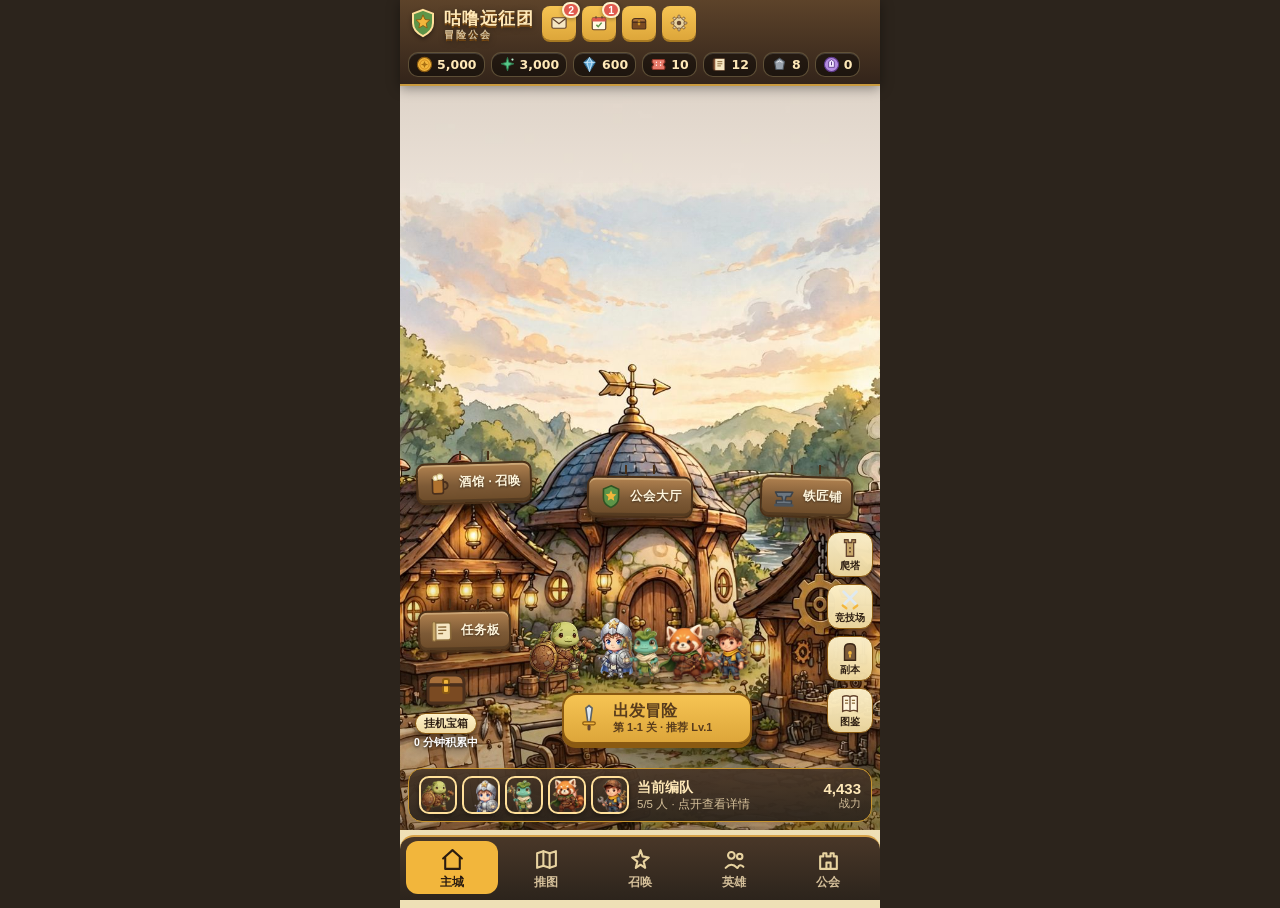
==== mtstyle-preview/index.html @ 3830a914 "Sync playable preview 2026.11.01-city2 (home v2 + guild hall), isolated from main" ====
<!DOCTYPE html>
<html lang="zh-CN"><head><meta charset="utf-8"><meta name="viewport" content="width=device-width,initial-scale=1">
<title>咕噜远征团 · MT 式系统总览原型（隔离预览·个人试玩·底栏5 tab 草稿）</title>
<!-- 版本 2026.11.01-city2（主城 v2 · 公会大厅） -->
<style>
:root{--paper:#f6e7c3;--card:#fff6dd;--brass:#d7a34a;--wood:#65452e;--ink:#2b1c10;--green:#73a55c;--red:#d8665a;--blue:#4e9ccb;--gold:#f2b63c}
*{box-sizing:border-box}body{margin:0;background:#2c241c;color:var(--ink);font-family:system-ui,"PingFang SC","Microsoft YaHei",sans-serif}
#app{max-width:480px;margin:0 auto;background:var(--paper);min-height:100vh;padding-bottom:78px}
#topbar{position:sticky;top:0;z-index:20;background:linear-gradient(180deg,#493728,#2c241c);color:#ffe09a;padding:8px 10px;display:flex;flex-wrap:wrap;gap:6px;align-items:center;font-size:13px}
#topbar b{font-size:15px;margin-right:4px}#topbar .res{background:#00000038;padding:3px 7px;border-radius:10px;white-space:nowrap}
#topbar button{background:var(--brass);border:0;border-radius:8px;padding:4px 8px;font-weight:800;cursor:pointer}
h2{margin:12px 12px 6px;font-size:18px}.mut{color:#7a6a52;font-size:12.5px}.page{padding:0 12px}
.panel{background:var(--card);border:2px solid var(--brass);border-radius:12px;padding:10px;margin:8px 0}
.btn{background:var(--brass);color:#2b1c10;border:0;border-radius:9px;padding:8px 12px;font-weight:800;cursor:pointer}
.btn.green{background:var(--green);color:#fff}.btn.blue{background:var(--blue);color:#fff}.btn.red{background:var(--red);color:#fff}.btn.ghost{background:#e8dcc0}
.btn:disabled{opacity:.45;cursor:not-allowed}.btn.sm{padding:4px 8px;font-size:12.5px;border-radius:7px}
.btnrow{display:flex;gap:8px;flex-wrap:wrap;margin-top:8px}
.grid{display:grid;grid-template-columns:repeat(3,1fr);gap:8px}
.card{background:var(--card);border:2px solid #e0c98f;border-radius:12px;padding:8px;text-align:center;cursor:pointer}
.card.sel{border-color:var(--green);box-shadow:0 0 0 2px var(--green)}
.avatar{width:52px;height:52px;border-radius:50%;margin:0 auto 4px;display:flex;align-items:center;justify-content:center;font-size:22px;font-weight:900;color:#fff}
.kv{display:flex;justify-content:space-between;gap:8px;padding:3px 0;font-size:13.5px}
.bar{height:12px;background:#e0d3ae;border-radius:6px;overflow:hidden;margin:3px 0}.bar>i{display:block;height:100%;background:var(--green)}
.bar.hp>i{background:#e05a4e}.bar.en>i{background:var(--blue)}
.tag{display:inline-block;background:#e8dcc0;border-radius:8px;padding:1px 6px;font-size:11.5px;margin:1px 2px}
#nav{position:fixed;bottom:0;left:50%;transform:translateX(-50%);width:100%;max-width:480px;z-index:30;background:linear-gradient(180deg,#493728,#2c241c);display:grid;grid-template-columns:repeat(5,1fr);border-top:2px solid var(--brass);border-radius:14px 14px 0 0;padding:4px 6px calc(6px + env(safe-area-inset-bottom));gap:2px}
#nav button{background:none;border:0;border-radius:12px;color:#d5c09a;font-size:12px;font-weight:800;cursor:pointer;padding:6px 0;min-height:52px;display:flex;flex-direction:column;align-items:center;justify-content:center;gap:4px;line-height:1}#nav button .ni{display:flex;color:#e8d3a0}#nav button .ni svg{width:25px;height:25px}#nav button.on{color:#2b1c10;background:var(--gold)}#nav button.on .ni{color:#2b1c10}
.bunit{background:var(--card);color:var(--ink);border:2px solid #e0c98f;border-radius:10px;padding:6px;margin:4px 0;font-size:13px}
.bunit.dead{opacity:.6}.bunit.hit{animation:hitflash .45s ease-out}@keyframes hitflash{0%{background:#ffc9c0;box-shadow:0 0 0 3px #d8665a}100%{background:var(--card)}}.bicon{display:inline-block;width:38px;height:38px;vertical-align:middle;margin-right:5px}.bicon svg{display:block;border-radius:50%}.bunit b{white-space:nowrap}.skillbanner{background:linear-gradient(90deg,#f2b63c,#d7a34a);color:#2b1c10;font-weight:900;text-align:center;border-radius:8px;padding:5px;margin:6px 0}.bunit.ally{border-color:var(--green)}.bunit.foe{border-color:var(--red)}
#battle{position:fixed;inset:0;z-index:50;background:#241c14ee;display:none;align-items:flex-start;justify-content:center;overflow:auto}
#battle .box{width:100%;max-width:480px;background:var(--paper);min-height:100%;padding:10px 12px 30px}
#blog{background:#241c14;color:#f2e3c2;border-radius:10px;padding:8px;font-size:12.5px;max-height:180px;overflow:auto;white-space:pre-wrap}
input,select{padding:7px;border-radius:8px;border:1.5px solid #c9b384;background:#fff}
.notice{background:#fff3cd;border:2px solid var(--gold);border-radius:10px;padding:8px 10px;font-size:12.5px;margin:8px 0}
.stage{display:flex;justify-content:space-between;align-items:center;gap:8px}
.stars{color:var(--gold);letter-spacing:2px}
.formrow{display:flex;align-items:center;gap:6px;padding:5px 0;border-bottom:1px dashed #e0c98f}.formrow:last-child{border-bottom:0}.formrow .fname{flex:1;min-width:0}.oppchip{display:inline-block;white-space:nowrap;background:#e8dcc0;border-radius:8px;padding:2px 6px;font-size:12.5px;margin:2px}
</style>
<style>
/* === 视觉升级：第 4 轮 —— 真实立绘 + 质感系统；类名与逻辑不变 === */
#app{background:linear-gradient(180deg,#f8ecc9,#f3e2b8 26%,#eee0b6)}
#topbar{background:linear-gradient(180deg,#5d432a,#33241a);box-shadow:0 2px 12px rgba(0,0,0,.4);border-bottom:2px solid #c99a3e}
#topbar .res{background:rgba(0,0,0,.45);border:1px solid rgba(255,224,154,.28);box-shadow:inset 0 1px 0 rgba(255,255,255,.14)}
#topbar button{background:linear-gradient(180deg,#f6c453,#dda63a);box-shadow:0 2px 0 #a87a22}
h2{font-size:19px;letter-spacing:.5px;text-shadow:0 1px 0 #fff}
.panel{background:linear-gradient(180deg,#fff9e2,#fdf0c6);border:2px solid #d9ab4e;border-radius:14px;box-shadow:0 4px 12px rgba(90,60,10,.15),inset 0 1px 0 #fff}
.card{background:linear-gradient(180deg,#fff9e2,#fbeec4);box-shadow:0 3px 9px rgba(90,60,10,.13);transition:transform .12s}
.card:active{transform:scale(.97)}
.card.rar-SSR{border-color:#e8a90f;box-shadow:0 0 0 2px #fff0b3,0 5px 12px rgba(180,130,10,.35)}
.card.rar-SR{border-color:#a97fd4;box-shadow:0 3px 9px rgba(120,70,160,.22)}
.card.rar-R{border-color:#7fa8c9}
.card.locked{opacity:.75}.card.locked .avatar{filter:grayscale(.85) brightness(.92)}
.card.sel{border-color:var(--green);box-shadow:0 0 0 2px var(--green),0 4px 10px rgba(60,120,50,.25)}
.btn{background:linear-gradient(180deg,#f6c453,#dda63a);box-shadow:0 3px 0 #a87a22,0 5px 10px rgba(90,60,10,.22);border:1px solid #c9962f;text-shadow:0 1px 0 rgba(255,255,255,.35)}
.btn:active{transform:translateY(2px);box-shadow:0 1px 0 #a87a22}
.btn.green{background:linear-gradient(180deg,#88bf6d,#5d9448);box-shadow:0 3px 0 #40662f,0 5px 10px rgba(50,90,40,.25);border-color:#4d7a3d;color:#fff;text-shadow:0 1px 0 rgba(0,0,0,.3)}
.btn.blue{background:linear-gradient(180deg,#6cb2dd,#3f8bbd);box-shadow:0 3px 0 #2c6489,0 5px 10px rgba(40,80,110,.25);border-color:#35749f;color:#fff;text-shadow:0 1px 0 rgba(0,0,0,.3)}
.btn.red{background:linear-gradient(180deg,#e87a6a,#cf5240);box-shadow:0 3px 0 #96382b,0 5px 10px rgba(110,40,30,.25);border-color:#a83e30;color:#fff;text-shadow:0 1px 0 rgba(0,0,0,.3)}
.btn.ghost{background:linear-gradient(180deg,#f2e7c8,#e4d3a2);box-shadow:0 3px 0 #b8a06a}
.bar{box-shadow:inset 0 1px 3px rgba(0,0,0,.25)}
.bar.hp>i{background:linear-gradient(90deg,#ff8a66,#e05a4e)}
.bar.en>i{background:linear-gradient(90deg,#7cc2ec,#4e9ccb)}
.avatar{width:52px;height:52px;border-radius:13px;overflow:hidden;border:2.5px solid #d9ab4e;box-shadow:0 3px 8px rgba(90,60,10,.25);display:block}
.avatar.rar-SSR{border-color:#e8a90f;box-shadow:0 0 0 2px #fff0b3,0 4px 10px rgba(180,130,10,.4)}
.avatar.rar-SR{border-color:#a97fd4}
.avatar.rar-R{border-color:#7fa8c9}
.avatar.foe{border-color:#c98a7a}
.pimg{object-fit:cover;object-position:50% 22%;display:inline-block;vertical-align:middle}
.bicon img{border-radius:50%}
.banner{position:relative;border-radius:16px;overflow:hidden;border:2px solid #d9ab4e;box-shadow:0 6px 16px rgba(90,60,10,.25);margin:10px 0 4px}
.banner>img{width:100%;height:148px;object-fit:cover;object-position:50% 42%;display:block}
.banner .shade{position:absolute;inset:0;background:linear-gradient(180deg,rgba(40,25,8,0) 35%,rgba(40,25,8,.62))}
.banner .btitle{position:absolute;left:12px;bottom:10px;color:#fff;text-shadow:0 2px 6px rgba(0,0,0,.7);font-size:17px;max-width:56%}
.banner .bsub{font-size:12.5px;color:#ffe9b8;text-shadow:0 1px 4px rgba(0,0,0,.7)}
.banner .bteam{position:absolute;right:10px;bottom:8px;display:flex;gap:5px}
.banner .bteam img{width:38px;height:38px;border-radius:10px;border:2px solid #ffe09a;box-shadow:0 2px 6px rgba(0,0,0,.4)}
.teamrow{display:flex;gap:6px;margin:6px 0 2px}
.teamrow img{border-radius:10px;border:2px solid #d9ab4e;box-shadow:0 2px 5px rgba(90,60,10,.2)}
.stage-foes{margin:4px 0 2px}.stage-foes img{width:30px;height:30px;border-radius:8px;border:1.5px solid #d9ab4e;margin-right:3px;vertical-align:middle}
.oppchip img{width:24px;height:24px;border-radius:7px;vertical-align:middle;margin-right:3px}
.notice{background:linear-gradient(180deg,#fff8dd,#ffefb8)}
#toast{position:fixed;left:50%;bottom:96px;transform:translateX(-50%) translateY(12px);z-index:99;background:#2b1c10ee;color:#ffe9b8;padding:9px 16px;border-radius:999px;font-size:13.5px;font-weight:700;box-shadow:0 6px 18px rgba(0,0,0,.4);opacity:0;pointer-events:none;transition:opacity .25s,transform .25s;max-width:88vw;text-align:center}
#toast.show{opacity:1;transform:translateX(-50%) translateY(0)}
/* ===== 战斗舞台：常驻 DOM，待机/突进/受击/倒下/浮字全部为 CSS 动画 ===== */
#bstage{position:relative;border-radius:14px;overflow:hidden;border:2px solid #6b4a2f;box-shadow:0 6px 16px rgba(40,25,8,.35);margin:8px 0}
.stagebg{position:absolute;inset:0;width:100%;height:100%;object-fit:cover}
.figrow{position:relative;z-index:2;display:grid;grid-template-columns:1fr 1fr;gap:6px;padding:12px 8px 8px}
.figcol{display:flex;flex-direction:column;gap:10px}
.fig{text-align:center}
.fig .figimg img{width:64px;height:64px;border-radius:14px;border:2.5px solid #ffe09a;box-shadow:0 4px 10px rgba(0,0,0,.4);animation:bob 2.2s ease-in-out infinite}
.fig.foe .figimg img{border-color:#ffb3a6}
.fig.big .figimg img{width:84px;height:84px}
.fig.back{margin-left:18px}
.fig .figname{font-weight:800;font-size:13px;color:#fff;text-shadow:0 1px 4px rgba(0,0,0,.8);margin-top:2px;white-space:nowrap}.fig .figname .mut{color:#ffe9b8;text-shadow:0 1px 3px rgba(0,0,0,.8)}
.fig .figbars{max-width:150px;margin:0 auto}
.fig .figbars .bar{height:9px;margin:2px 0}
.fig .figmeta{font-size:11.5px;color:#fff;text-shadow:0 1px 3px rgba(0,0,0,.8);min-height:15px}
.fig.dead .figimg{transform:rotate(16deg) translateY(8px);opacity:.45;filter:grayscale(.7)}
.fig.dead .figimg img{animation:none}
.fig.hit .figimg{animation:hitshake .45s ease-out}
.fig.atk.ally .figimg{animation:lungeR .45s ease-out}
.fig.atk.foe .figimg{animation:lungeL .45s ease-out}
@keyframes bob{0%,100%{transform:translateY(0)}50%{transform:translateY(-4px)}}
@keyframes lungeR{30%{transform:translateX(18px) scale(1.07)}}
@keyframes lungeL{30%{transform:translateX(-18px) scale(1.07)}}
@keyframes hitshake{0%{transform:translateX(0)}25%{transform:translateX(-6px)}50%{transform:translateX(5px)}75%{transform:translateX(-3px)}100%{transform:translateX(0)}}
#floaters{position:absolute;inset:0;z-index:5;pointer-events:none;overflow:hidden}
.floatdmg{position:absolute;font-weight:900;font-size:21px;color:#fff;text-shadow:0 2px 0 #7a2d1a,0 0 8px rgba(0,0,0,.55);animation:floatUp .9s ease-out forwards;white-space:nowrap}
.floatdmg.absorb{color:#bfe6ff;font-size:15px}
@keyframes floatUp{from{opacity:1;transform:translateY(0)}to{opacity:0;transform:translateY(-44px)}}
.skillbanner{box-shadow:0 3px 10px rgba(180,130,10,.4)}

/* === 主城 v1：完整公会场景（仅主城使用；其它界面逻辑不动）=== */
#topbar{padding:6px 8px}
.toprow{display:flex;align-items:center;gap:8px}
.logo{display:flex;align-items:center;gap:6px;font-size:17px;font-weight:900;letter-spacing:1px;color:#ffe9b8;text-shadow:0 2px 0 #7a4a12,0 2px 6px rgba(0,0,0,.5);white-space:nowrap}
.logo svg{width:30px;height:30px;flex:none;filter:drop-shadow(0 2px 2px rgba(0,0,0,.4))}
.logo small{font-size:10px;color:#d5c09a;font-weight:700;letter-spacing:2px;display:block;line-height:1}
.top-acts{margin-left:auto;display:flex;gap:6px;flex:none}
.icbtn{position:relative;width:34px;height:34px;border-radius:50%;border:1.5px solid #c9962f;background:linear-gradient(180deg,#f6c453,#dda63a);display:flex;align-items:center;justify-content:center;cursor:pointer;box-shadow:0 2px 0 #8a5a12;padding:0}
.icbtn:active{transform:translateY(1px);box-shadow:none}
.icbtn:disabled{opacity:.45;cursor:not-allowed}
.icbtn svg{width:20px;height:20px}
.resrow{display:flex;gap:6px;overflow-x:auto;scrollbar-width:none;margin-top:6px;padding-bottom:1px}
.resrow::-webkit-scrollbar{display:none}
.res{display:flex;align-items:center;gap:4px;background:rgba(0,0,0,.45);border:1px solid rgba(255,224,154,.28);border-radius:999px;padding:3px 8px 3px 4px;font-size:12.5px;font-weight:700;color:#ffe9b8;white-space:nowrap}
.res svg{width:17px;height:17px;flex:none}
.dot{position:absolute;top:-4px;right:-4px;min-width:16px;height:16px;border-radius:999px;background:#e05a4e;color:#fff;font-size:10.5px;font-weight:900;display:flex;align-items:center;justify-content:center;padding:0 4px;border:2px solid #fff3cd;box-shadow:0 1px 4px rgba(0,0,0,.4);z-index:2}
.city{position:relative;overflow:hidden;height:calc(100svh - 156px);min-height:340px;background:#d9c9a0}
.city-bg{position:absolute;inset:0;width:100%;height:100%;object-fit:cover;object-position:50% 38%}
.city-vig{position:absolute;inset:0;background:linear-gradient(180deg,rgba(60,40,15,.14),rgba(60,40,15,0) 30%,rgba(60,40,15,0) 62%,rgba(50,32,10,.40));pointer-events:none}
.glow{position:absolute;width:76px;height:76px;border-radius:50%;background:radial-gradient(circle,rgba(255,214,120,.55),rgba(255,214,120,0) 65%);animation:glowpulse 3.4s ease-in-out infinite;pointer-events:none}
.glow.g1{left:5%;top:32%}.glow.g2{right:4%;top:34%;animation-delay:1.2s}
@keyframes glowpulse{0%,100%{opacity:.5}50%{opacity:1}}
.mote{position:absolute;width:6px;height:6px;border-radius:50%;background:radial-gradient(circle,#fffbe0,#f2b63c);box-shadow:0 0 8px 2px rgba(255,220,130,.7);opacity:0;animation:mote 8s linear infinite;pointer-events:none}
@keyframes mote{0%{opacity:0;transform:translateY(14px)}18%{opacity:.9}70%{opacity:.7}100%{opacity:0;transform:translateY(-46px) translateX(10px)}}
.mote.m1{left:22%;top:58%}.mote.m2{left:38%;top:66%;animation-delay:2.2s;animation-duration:9s}.mote.m3{left:56%;top:60%;animation-delay:1.1s}.mote.m4{left:70%;top:70%;animation-delay:3.4s;animation-duration:7s}.mote.m5{left:14%;top:74%;animation-delay:4.1s}.mote.m6{left:82%;top:62%;animation-delay:5s;animation-duration:9.5s}.mote.m7{left:47%;top:72%;animation-delay:6s}.mote.m8{left:30%;top:46%;animation-delay:2.8s}
.hs{position:absolute;display:flex;flex-direction:column;align-items:center;gap:3px;background:none;border:0;padding:0;cursor:pointer;z-index:3;filter:drop-shadow(0 4px 5px rgba(40,25,8,.45));width:66px}
.hs:active{transform:scale(.92)}
.hs-ic{width:52px;height:52px;border-radius:50%;border:2.5px solid #ffe09a;background:linear-gradient(180deg,#8a5a3b,#65452e);display:flex;align-items:center;justify-content:center;box-shadow:inset 0 2px 0 rgba(255,255,255,.25),0 3px 0 #3c2716}
.hs-ic svg{width:30px;height:30px}
.hs-lb{background:linear-gradient(180deg,#fff3cd,#eed9a0);border:1.5px solid #8a5a12;color:#2b1c10;font-size:11.5px;font-weight:800;padding:2px 8px;border-radius:999px;white-space:nowrap;box-shadow:0 2px 4px rgba(0,0,0,.3)}
.hs-guild{left:calc(50% - 33px);top:37%}
.hs-tavern{left:6%;top:35%}
.hs-smith{right:6%;top:37%}
.hs-board{left:5%;top:57%}
.dock{position:absolute;right:7px;top:56%;display:flex;flex-direction:column;gap:7px;z-index:3}
.dock button{width:46px;padding:4px 0 3px;border-radius:12px;border:1.5px solid #8a5a12;background:linear-gradient(180deg,rgba(255,243,205,.96),rgba(238,217,160,.96));display:flex;flex-direction:column;align-items:center;gap:1px;cursor:pointer;color:#2b1c10;font-size:9.5px;font-weight:800;box-shadow:0 3px 6px rgba(0,0,0,.3)}
.dock button:active{transform:scale(.92)}
.dock button svg{width:22px;height:22px}
.cta{position:absolute;left:50%;margin-left:-78px;bottom:86px;width:190px;z-index:4;border:2px solid #8a5a12;border-radius:14px;background:linear-gradient(180deg,#f6c453,#dda63a);color:#2b1c10;cursor:pointer;padding:7px 10px;display:flex;align-items:center;gap:9px;box-shadow:0 4px 0 #8a5a12,0 8px 16px rgba(40,25,8,.4);text-align:left}
.cta:active{transform:translateY(3px);box-shadow:0 1px 0 #8a5a12}
.cta svg{width:30px;height:30px;flex:none}
.cta b{font-size:16px;display:block;line-height:1.15}
.cta span{font-size:11px;color:#5a3d1c;font-weight:700;white-space:nowrap;overflow:hidden;text-overflow:ellipsis;display:block;max-width:128px}
.chest{position:absolute;left:10px;bottom:88px;z-index:4;width:72px;background:none;border:0;padding:0;cursor:pointer;display:flex;flex-direction:column;align-items:center;gap:2px;filter:drop-shadow(0 4px 5px rgba(40,25,8,.45))}
.chest:active{transform:scale(.92)}
.chest svg{width:52px;height:52px}
.chest.ready svg{animation:chestbob 1.6s ease-in-out infinite}
@keyframes chestbob{0%,100%{transform:translateY(0)}50%{transform:translateY(-4px)}}
.chest .hs-lb{font-size:11px}
.chest .chest-sub{font-size:10.5px;font-weight:700;color:#fff;text-shadow:0 1px 3px rgba(0,0,0,.85);white-space:nowrap}
.teamstrip{position:absolute;left:8px;right:8px;bottom:8px;z-index:5;display:flex;align-items:center;gap:8px;background:linear-gradient(180deg,rgba(73,55,40,.94),rgba(44,36,28,.95));border:1.5px solid #c9962f;border-radius:14px;padding:7px 10px;color:#ffe9b8;cursor:pointer;text-align:left;width:calc(100% - 16px)}
.teamstrip:active{transform:scale(.985)}
.teamstrip .tports{display:flex;gap:5px;flex:none}
.teamstrip .tports img{width:38px;height:38px;border-radius:10px;border:2px solid #ffe09a;box-shadow:0 2px 5px rgba(0,0,0,.4)}
.teamstrip .tinfo{flex:1;min-width:0}
.teamstrip .tinfo b{font-size:13.5px;display:block;white-space:nowrap;overflow:hidden;text-overflow:ellipsis}
.teamstrip .tinfo span{font-size:11.5px;color:#d5c09a;white-space:nowrap;display:block;overflow:hidden;text-overflow:ellipsis}
.teamstrip .tpow{text-align:right;flex:none}
.teamstrip .tpow b{font-size:15px}
.teamstrip .tpow span{display:block;font-size:10.5px;color:#d5c09a}
/* === 弹出层（主城面板：宝箱 / 编队 / 任务 / 签到 / 信箱）=== */
#sheet{position:fixed;inset:0;z-index:80;display:none;align-items:flex-end;justify-content:center;background:rgba(30,20,10,.55)}
#sheet.show{display:flex}
.sheet-card{width:100%;max-width:480px;max-height:74svh;overflow:auto;background:linear-gradient(180deg,#fff9e2,#fbeec4);border:2px solid #d9ab4e;border-bottom:0;border-radius:18px 18px 0 0;padding:10px 14px calc(16px + env(safe-area-inset-bottom));animation:sheetup .25s ease-out;box-shadow:0 -8px 30px rgba(0,0,0,.4)}
@keyframes sheetup{from{transform:translateY(30px);opacity:0}to{transform:none;opacity:1}}
.sheet-card h3{margin:4px 0 8px;font-size:17px}
.sheet-card.noanim *{animation:none!important}
.rwline{display:flex;align-items:center;gap:8px;padding:6px 0;font-size:14px;border-bottom:1px dashed #e0c98f}
.rwline:last-child{border-bottom:0}
.rwline svg{width:22px;height:22px;flex:none}
.rwline b{margin-left:auto;white-space:nowrap}
.chest-big{width:76px;height:76px;margin:2px auto 6px;display:block;animation:chestbob 1.6s ease-in-out infinite}
.sheet-card .btnrow{margin-top:12px}
.mailitem{border:2px solid #e0c98f;border-radius:12px;padding:9px 10px;margin:7px 0;background:#fffdf4}
.mailitem b{font-size:14px}
.mailitem .mut{display:block;margin-top:2px;font-size:12.5px;line-height:1.5}
@media (max-height:640px){
.hs-ic{width:44px;height:44px}.hs-ic svg{width:25px;height:25px}.hs{width:58px}.hs-lb{font-size:10.5px;padding:1px 7px}
.hs-tavern{top:28%}.hs-guild{top:30%}.hs-smith{top:26%;right:9%}.hs-board{top:44%}
.dock{top:46%;gap:3px}.dock button{width:36px;padding:3px 0 2px;font-size:9px}.dock button svg{width:17px;height:17px}
.cta{bottom:78px;padding:6px 8px}.cta svg{width:26px;height:26px}.cta b{font-size:15px}
.chest{bottom:76px;width:64px}.chest svg{width:44px;height:44px}
.teamstrip .tports img{width:32px!important;height:32px!important}
}
@media (max-width:360px){
.teamstrip{gap:6px;padding:6px 8px}.teamstrip .tports{gap:4px}.teamstrip .tports img{width:30px!important;height:30px!important}.teamstrip .tinfo span{font-size:10px}.teamstrip .tpow b{font-size:13px}
}

/* === 主城 v2：场景放大取景 + 招牌入口 + 场景小队 + 进入过渡 === */
.city-bg{transform:scale(1.18);transform-origin:50% 38%}
#view.vin{animation:viewIn .26s ease}
@keyframes viewIn{from{opacity:.35;transform:translateY(8px)}to{opacity:1;transform:none}}
.hs{width:100px;transition:transform .12s ease}
.hs:active{transform:scale(.93)}
.hs-rope{display:block;width:30px;height:9px;border-left:2px solid #4a3018;border-right:2px solid #4a3018;margin:0 auto -1px}
.hs-sign{display:flex;align-items:center;gap:6px;background:linear-gradient(180deg,#b0814f,#7d5a36 55%,#6b4a28);border:2px solid #4a3018;border-radius:9px;padding:6px 9px;box-shadow:inset 0 2px 0 rgba(255,235,190,.35),inset 0 -3px 0 rgba(0,0,0,.22),0 4px 8px rgba(40,25,8,.4);color:#fff6dd;font-size:12.5px;font-weight:800;white-space:nowrap;text-shadow:0 1px 2px rgba(0,0,0,.45)}
.hs-sign svg{width:26px;height:26px;flex:none}
.hs-sign span{line-height:1.1}
.hs-tavern .hs-sign{transform:rotate(-1.6deg)}.hs-guild .hs-sign{transform:rotate(.6deg)}.hs-smith .hs-sign{transform:rotate(1.4deg)}.hs-board .hs-sign{transform:rotate(-1deg)}
.hs-guild{left:calc(50% - 50px);top:51%}
.hs-tavern{left:5%;top:49%}
.hs-smith{right:5%;top:51%}
.hs-board{left:3%;top:69%}
.hs .dot{top:-2px;right:4px}
.dock{top:60%}
.chest{bottom:80px}
.chest svg{width:48px;height:48px}
.party{position:absolute;left:50%;transform:translateX(-50%);bottom:148px;z-index:3;display:flex;align-items:flex-end;justify-content:center;pointer-events:none}
.party img{height:58px;width:auto;margin:0 -8px;filter:drop-shadow(0 4px 3px rgba(40,25,8,.45))}
.party img.f{height:68px}
.party img:nth-child(odd){animation:sway 3.6s ease-in-out infinite alternate}
.party img:nth-child(even){animation:sway 4.1s ease-in-out infinite alternate;animation-delay:.6s}
@keyframes sway{from{transform:translateY(0)}to{transform:translateY(-3px)}}
/* === 公会大厅内页：室内场景 === */
.guildhall{padding:10px 12px 16px}
.gh-scene{position:relative;overflow:hidden;border-radius:16px;border:2px solid #8a5a12;background:linear-gradient(180deg,#8a5f38 0%,#77522f 38%,#5f3d21 62%,#4a2d17 100%);min-height:196px;padding:12px 14px 10px;color:#fff3d0;text-align:center;box-shadow:0 6px 16px rgba(40,25,8,.35)}
.gh-scene::before{content:'';position:absolute;inset:0;background:repeating-linear-gradient(90deg,rgba(0,0,0,.13) 0 2px,transparent 2px 36px);pointer-events:none}
.gh-scene::after{content:'';position:absolute;left:0;right:0;bottom:0;height:26px;background:linear-gradient(180deg,rgba(255,214,120,.14),rgba(30,18,8,.35));pointer-events:none}
.gh-win{position:absolute;top:16px;width:34px;height:56px;border-radius:34px 34px 6px 6px;border:3px solid #4a3018;background:radial-gradient(circle at 50% 32%,#ffe9a8,#f2b63c 55%,#c9862a);box-shadow:0 0 18px 4px rgba(255,214,120,.35)}
.gh-win.wl{left:16px}.gh-win.wr{right:16px}
.gh-banner{position:absolute;top:0;width:24px;height:52px;background:linear-gradient(180deg,#b03a2c,#7c271e);border:2px solid #5a1a12;border-top:0;border-radius:0 0 5px 5px;box-shadow:0 3px 6px rgba(0,0,0,.3)}
.gh-banner.bl{left:56px}.gh-banner.br{right:56px}
.gh-badge{position:absolute;top:10px;right:10px;font-size:10.5px;font-weight:700;background:rgba(30,20,10,.55);padding:3px 8px;border-radius:999px;z-index:2}
.gh-title{position:relative;font-size:19px;font-weight:800;text-shadow:0 2px 4px rgba(0,0,0,.5);margin-top:2px}
.gh-arch{position:relative;width:112px;height:126px;margin:8px auto 0;border:3px solid #c9962f;border-bottom:0;border-radius:56px 56px 0 0;background:radial-gradient(circle at 50% 30%,#ffedbe,#e8b96a 60%,#a87c3a);display:flex;align-items:flex-end;justify-content:center;overflow:hidden;box-shadow:0 0 22px 4px rgba(255,214,120,.3)}
.gh-arch img{width:96px!important;height:96px!important}
.gh-bossname{position:relative;font-size:12.5px;font-weight:800;margin-top:6px;text-shadow:0 1px 3px rgba(0,0,0,.5)}
.gh-tiles{display:grid;grid-template-columns:1fr 1fr 1fr;gap:8px;margin-top:10px}
.gh-tile{display:flex;flex-direction:column;align-items:center;gap:3px;padding:9px 4px 8px;border-radius:12px;border:2px solid #8a5a12;background:linear-gradient(180deg,#fff3cd,#eed9a0);color:#2b1c10;cursor:pointer;box-shadow:0 3px 0 #8a5a12;transition:transform .12s ease}
.gh-tile:active{transform:scale(.95)}
.gh-tile.sel{border-color:#c9962f;background:linear-gradient(180deg,#ffe9a8,#f2c96a);box-shadow:0 0 0 2px #ffe9a8,0 3px 0 #8a5a12}
.gh-tile svg,.gh-tile img{width:34px;height:34px}
.gh-tile b{font-size:13px}
.gh-tile span{font-size:10.5px;color:#6b4a26;font-weight:700;white-space:nowrap}
.gh-rank{margin-top:8px}
.gh-note{margin-top:6px;font-size:11.5px}
@media (max-height:640px){
.hs-guild{top:43%}.hs-tavern{top:42%}.hs-smith{top:43%}.hs-board{top:58%}
.hs{width:80px}.hs-sign{font-size:11px;padding:4px 6px}.hs-sign svg{width:20px;height:20px}
.dock{top:54%;gap:3px;display:grid;grid-template-columns:repeat(2,34px);gap:4px}
.dock button{width:34px}
.cta{width:176px;margin-left:-88px}
.cta span{max-width:118px;font-size:10.5px}
.chest{bottom:64px}.chest svg{width:36px;height:36px}.chest .chest-sub{display:none}
.party{bottom:132px}.party img{height:48px;margin:0 -7px}.party img.f{height:56px}
.gh-scene{min-height:176px}
}
@media (max-width:360px){
.party img.b{display:none}
.party{bottom:136px}
.hs{width:80px}.hs-sign{font-size:11px;padding:4px 6px}.hs-sign svg{width:20px;height:20px}
.gh-tile span{font-size:10px}
.gh-badge{display:none}
}
</style>
</head><body><div id="app">
<div id="topbar"></div>
<div id="view"></div>
<nav id="nav"></nav>
</div>
<div id="toast"></div><div id="sheet" onclick="closeSheet()"></div><div id="battle"><div class="box" id="bbox"></div></div>
<script>
'use strict';
/* ===== 数据：全部取自咕噜交接包 game/index.html 的 HEROES / ENEMIES / BOSSES / STAGE_DEF（咕噜原创角色与数值） ===== */
const FAC_COL={'森芽':'#5da24a','熔炉':'#c65a2e','潮汐':'#4e9ccb','星灯':'#8d7cc0'};
const COUNTER={'森芽':'潮汐','潮汐':'熔炉','熔炉':'星灯','星灯':'森芽'};
const STAR_MULT={1:1,2:1.08,3:1.18,4:1.30,5:1.45};
const STAR_FRAG={1:20,2:40,3:80,4:120}, STAR_GOLD={1:500,2:1500,3:4000,4:9000};
const FRAG_BY_RAR={R:5,SR:10,SSR:20};
/* base=[生命,攻击,护甲,魔抗,速度,普攻间隔秒]；active/ult 数值在本原型战斗引擎内简化实现，描述见英雄详情 */
const HEROES={
taidun:{name:'苔盾',fac:'森芽',rar:'SR',role:'坦克',pos:'前排',base:[1900,100,60,42,90,2.2],basic:'木盾撞击',active:'看这里',acd:8,ult:'锅盖防线',intro:'苔甲龟守卫，胆小却可靠。'},
heling:{name:'荷铃',fac:'森芽',rar:'SR',role:'治疗',pos:'后排',base:[1080,132,24,38,102,2.3],basic:'药杖轻敲',active:'荷叶包扎',acd:6,ult:'铃响春回',intro:'小蛙药师，铜铃一响，春回大地。'},
yexian:{name:'叶弦',fac:'森芽',rar:'R',role:'射手',pos:'后排',base:[1050,150,22,24,108,1.8],basic:'短弓射击',active:'叶影连射',acd:7,ult:'这一箭算我的',intro:'小熊猫游侠，箭比话快。'},
maoya:{name:'铆牙',fac:'熔炉',rar:'SR',role:'坦克',pos:'前排',base:[1780,112,66,34,92,2.2],basic:'铁锤砸击',active:'铆钉架势',acd:9,ult:'炉心震地',intro:'小野猪锻造师，锤盾都是自己打的。'},
baoli:{name:'爆栗',fac:'熔炉',rar:'SSR',role:'法师',pos:'后排',base:[1120,162,24,32,98,2.0],basic:'橡果投掷',active:'试验品七号',acd:8,ult:'这次真的稳了',intro:'松鼠工程师，坚果炸弹的发明者（自称）。'},
tongshao:{name:'铜哨',fac:'熔炉',rar:'R',role:'辅助',pos:'后排',base:[1180,112,30,30,112,2.0],basic:'扳手投掷',active:'开工哨声',acd:10,ult:'全队赶工',intro:'人类修理员，哨声一响全队开工。'},
paopaoli:{name:'泡泡狸',fac:'潮汐',rar:'SR',role:'法师',pos:'后排',base:[1100,145,22,46,100,2.1],basic:'水泡弹',active:'冰凉一下',acd:8,ult:'泡泡冰箱',intro:'浣熊学徒，泡泡里藏着一整片海。'},
qiren:{name:'鳍刃',fac:'潮汐',rar:'R',role:'刺客',pos:'后排',base:[1020,154,22,26,116,1.7],basic:'短刃划击',active:'借浪突进',acd:8,ult:'潮线斩',intro:'水獭剑客，潮线所至，刃无虚发。'},
shange:{name:'珊歌',fac:'潮汐',rar:'SR',role:'治疗',pos:'后排',base:[1200,128,28,44,96,2.3],basic:'贝光',active:'潮声抚慰',acd:8,ult:'退潮之后',intro:'海豹祭司，歌声能抚平潮汐。'},
dengyu:{name:'灯羽',fac:'星灯',rar:'SSR',role:'辅助',pos:'后排',base:[1160,146,26,48,104,2.1],basic:'星点',active:'今晚的预言',acd:9,ult:'群星开会',intro:'猫头鹰占星师，半梦半醒看星星。'},
yefeng:{name:'夜缝',fac:'星灯',rar:'SR',role:'刺客',pos:'后排',base:[1060,162,24,32,114,1.8],basic:'月牙剪',active:'量好尺寸',acd:7,ult:'一刀收边',intro:'黑猫裁缝，月牙剪下无次品。'},
xingkui:{name:'星盔',fac:'星灯',rar:'R',role:'辅助',pos:'前排',base:[1520,100,48,36,94,2.2],basic:'见习剑术',active:'站稳一点',acd:8,ult:'我来顶一下',intro:'见习骑士，认真得有点过头。'}
};
const HERO_IDS=Object.keys(HEROES);
const ENEMIES={
E01:{name:'困困史莱姆',fac:'森芽',base:[700,55,10,10,95,2.2],row:0,kind:'basic'},E02:{name:'木刺幼兽',fac:'森芽',base:[620,80,14,8,105,1.9],row:0,kind:'bite'},
E03:{name:'菌伞投手',fac:'森芽',base:[540,84,8,14,100,2.1],row:1,kind:'backshot'},E04:{name:'迷路药灵',fac:'星灯',base:[560,60,10,20,98,2.3],row:1,kind:'healer'},
E05:{name:'铆钉巡逻机',fac:'熔炉',base:[900,62,45,15,88,2.3],row:0,kind:'shieldbot'},E06:{name:'火花投掷机',fac:'熔炉',base:[600,86,10,18,99,2.2],row:1,kind:'burner'},
E07:{name:'海雾水母',fac:'潮汐',base:[580,72,10,26,102,2.2],row:1,kind:'slow'},E08:{name:'甲壳卫兵',fac:'潮汐',base:[1100,66,30,20,90,2.4],row:0,kind:'taunt'},
E09:{name:'星尘傀儡',fac:'星灯',base:[640,88,12,30,101,2.1],row:1,kind:'drain'},E10:{name:'失控灯灵',fac:'星灯',base:[600,68,12,24,100,2.3],row:1,kind:'buffer'}};
const BOSSES={B1:{name:'荆冠巨獾',fac:'森芽',base:[5200,120,35,25,92,2.3]},B2:{name:'熔渣锅炉王',fac:'熔炉',base:[5600,126,55,30,88,2.4]},B3:{name:'潮眼巨蟹',fac:'潮汐',base:[6000,130,30,45,90,2.3]},B4:{name:'失眠观星者',fac:'星灯',base:[6200,138,28,48,94,2.2]}};
const CHAPTERS=[{name:'苔铃森林'},{name:'赤炉矿道'},{name:'雾潮港湾'},{name:'星坠高地'}];
const STAGE_DEF=[[["E01",3]],[["E01",2],["E02",1]],[["E02",2],["E03",1]],[["E02",2],["E03",2]],[["E03",1,"elite"],["E01",2]],[["E02",2],["E03",1],["E04",1]],[["E02",3],["E03",1]],[["E02",2],["E03",2],["E04",1]],[["E02",2,"strong"],["E03",1],["E04",1]],[["BOSS",1],["E02",2]],[["E05",1],["E02",2]],[["E05",1],["E06",2]],[["E05",2],["E06",2]],[["E05",2],["E06",1],["E04",1]],[["E05",1,"elite"],["E06",2]],[["E05",1],["E06",2],["E03",1]],[["E05",2],["E04",1],["E06",1]],[["E05",2],["E06",3]],[["E05",1,"strong"],["E06",2],["E04",1]],[["BOSS",1],["E05",1],["E06",1]],[["E08",1],["E07",2]],[["E08",2],["E03",1],["E07",1]],[["E08",1],["E07",3]],[["E08",2],["E07",1],["E04",1]],[["E08",1,"elite"],["E07",2]],[["E08",1],["E02",1],["E07",2],["E04",1]],[["E08",2],["E07",2],["E03",1]],[["E08",2],["E07",1],["E04",2]],[["E08",1,"strong"],["E07",2],["E04",1]],[["BOSS",1],["E07",1],["E08",1]],[["E09",2],["E08",1]],[["E05",1],["E09",2],["E10",1]],[["E08",2],["E09",1],["E10",1]],[["E05",1],["E08",1],["E09",2],["E10",1]],[["E09",1,"elite"],["E08",1],["E10",1]],[["E05",1],["E07",1],["E09",2],["E10",1]],[["E08",2],["E09",1],["E10",2]],[["E05",1],["E08",1],["E09",2],["E10",1]],[["E09",2,"strong"],["E08",1],["E10",1]],[["BOSS",1],["E09",1],["E10",1]]];
const STAGE_NAMES=['公会门外','弯弯小路','草丛动静','伤药不能省','菌伞守卫','被占的营地','木桥另一头','深林岔路','荆冠巢穴','荆冠巨獾','矿道入口','火星四溅','巡逻路线','维修角落','重装巡逻机','分岔矿轨','炉边补给','烫手通道','总装车间','锅炉王','雾港栈桥','潮湿仓库','水母浮标','退潮浅滩','巨壳守门者','破船甲板','盐雾长廊','珊瑚暗礁','潮眼洞口','潮眼巨蟹','星落山径','失眠营地','浮光阶梯','断裂观测台','星盘守卫','无声钟楼','梦境岔口','群星回廊','最后一盏灯','失眠观星者'];
const REC_LV=[1,2,3,4,5,6,7,8,10,12,14,15,16,18,20,21,23,25,27,28,30,31,33,34,36,37,39,41,43,44,46,47,49,50,52,53,55,57,59,60];
const EQNAMES={weapon:['练习短剑','巡林短弓','工坊铁锤','潮汐法杖','星纹匕首','晨光重剑'],armor:['皮甲背心','苔纹胸甲','铆钉重铠','深蓝法袍','星灯斗篷衣'],trinket:['铜铃挂坠','琥珀指环','贝壳耳坠','星尘吊坠','发条怀表'],boots:['轻便短靴','疾行之靴','踏浪凉鞋','夜行软靴','磐石战靴']};
const QUALS=['普通','优秀','稀有','史诗'], QMUL={'普通':1,'优秀':1.55,'稀有':2.3,'史诗':3.4};
const SLOTS={weapon:'武器',armor:'护甲',trinket:'饰品',boots:'鞋子'};
</script>
<script>
'use strict';
/* ===== 存档：独立键 gulu-mtstyle-v1，不读写交接包/原游戏存档 ===== */
const SAVE_KEY='gulu-mtstyle-v1';
const APP_VERSION='2026.11.01-city2'; // 主城 v1；设置页可查，改动后须同步更新
function todayStr(){return new Date().toISOString().slice(0,10);}
function defaultState(){
 const heroes={};['taidun','heling','yexian','tongshao','xingkui'].forEach(id=>heroes[id]={lv:1,star:1,awaken:0,sk:{active:1,ult:1,passive:1},spent:{gold:0,exp:0,book:0}});
 return {res:{gold:5000,exp:3000,dia:600,ticket:10,book:12,stone:8,gcoin:0},heroes,frags:{},
  equips:[],formation:['taidun','xingkui','heling','yexian','tongshao'],
  stages:{},tower:0,arena:{score:0,left:5,day:'',wins:0,losses:0},
  dungeon:{date:'',used:{gold:0,exp:0,book:0}},idle:{lastCalc:Date.now(),pendMin:0,fracG:0,fracE:0,equipMin:0},
  pity:{sinceSSR:0,group:0,groupSR:false},daily:{date:'',counters:{battles:0,summons:0,upgrades:0,idle:0},claimed:{}},
  signin:{last:'',days:0},mailRead:[],guild:{bossDmg:0,day:'',trial:0,trialDay:''},view:'home',selHero:'taidun',sweepSel:0};
}
let S=load();
function load(){try{const r=localStorage.getItem(SAVE_KEY);if(r){const s=JSON.parse(r);const d=defaultState();return Object.assign(d,s,{res:Object.assign(d.res,s.res||{}),daily:Object.assign(d.daily,s.daily||{}),arena:Object.assign(d.arena,s.arena||{}),dungeon:Object.assign(d.dungeon,s.dungeon||{}),idle:Object.assign(d.idle,s.idle||{}),guild:Object.assign(d.guild,s.guild||{})});}}catch(e){}return defaultState();}
function save(){try{localStorage.setItem(SAVE_KEY,JSON.stringify(S));}catch(e){}}
let toastTimer=0;
/* ===== 主城 v1：统一图标集（填充 + 描边，货币/建筑/功能同风格） ===== */
const ICON={
coin:'<svg viewBox="0 0 24 24"><circle cx="12" cy="12" r="10" fill="#f2b63c" stroke="#8a5a12" stroke-width="1.6"/><circle cx="12" cy="12" r="6.5" fill="none" stroke="#d98f1f" stroke-width="1.4"/><path d="M12 7.2 L13.5 10.6 L17 12 L13.5 13.4 L12 16.8 L10.5 13.4 L7 12 L10.5 10.6 Z" fill="#a86f14"/></svg>',
exp:'<svg viewBox="0 0 24 24"><path d="M12 2 L14 9 L21 11 L14 13.5 L12 21 L10 13.5 L3 11 L10 9 Z" fill="#57c98a" stroke="#2f7a4e" stroke-width="1.4" stroke-linejoin="round"/><circle cx="19" cy="5" r="1.6" fill="#bff0d2"/></svg>',
dia:'<svg viewBox="0 0 24 24"><path d="M12 2 L20 9 L12 22 L4 9 Z" fill="#6cb2dd" stroke="#2c6489" stroke-width="1.5" stroke-linejoin="round"/><path d="M4 9 H20 M12 2 L8.5 9 L12 22 M12 2 L15.5 9 L12 22" fill="none" stroke="#dff2ff" stroke-width="1"/></svg>',
ticket:'<svg viewBox="0 0 24 24"><path d="M3 7 Q3 5 5 5 H19 Q21 5 21 7 V9 Q19 10.5 19 12 Q19 13.5 21 15 V17 Q21 19 19 19 H5 Q3 19 3 17 V15 Q5 13.5 5 12 Q5 10.5 3 9 Z" fill="#e87a6a" stroke="#96382b" stroke-width="1.5"/><path d="M9 8 V16 M15 8 V16" stroke="#fff" stroke-width="1.4" stroke-dasharray="2 2"/></svg>',
book:'<svg viewBox="0 0 24 24"><path d="M5 4 H19 V20 H5 Q3 20 3 18 V6 Q3 4 5 4 Z" fill="#8a5a3b" stroke="#4a2f1c" stroke-width="1.5"/><path d="M6 4 H19 V20 H6" fill="#f6e7c3"/><path d="M9 8 H16 M9 11 H16 M9 14 H14" stroke="#8a6a3a" stroke-width="1.4"/></svg>',
stone:'<svg viewBox="0 0 24 24"><path d="M12 3 L19 8 L17 19 L7 19 L5 8 Z" fill="#9aa3ad" stroke="#4c545c" stroke-width="1.5" stroke-linejoin="round"/><path d="M8 9 L12 7 L16 9" stroke="#e8edf0" stroke-width="1.4" fill="none"/></svg>',
gcoin:'<svg viewBox="0 0 24 24"><circle cx="12" cy="12" r="10" fill="#b48ce0" stroke="#5e3a8a" stroke-width="1.6"/><path d="M8 16 V8 L12 5 L16 8 V16 H8 Z" fill="#f3e9ff" stroke="#5e3a8a" stroke-width="1.2"/><path d="M12 8 V13" stroke="#5e3a8a" stroke-width="1.4"/></svg>',
gear:'<svg viewBox="0 0 24 24"><g fill="#e8d3a0" stroke="#65452e" stroke-width="1"><circle cx="12" cy="12" r="7.5"/><rect x="10.6" y="1.5" width="2.8" height="4" rx="1"/><rect x="10.6" y="18.5" width="2.8" height="4" rx="1"/><rect x="1.5" y="10.6" width="4" height="2.8" rx="1"/><rect x="18.5" y="10.6" width="4" height="2.8" rx="1"/><rect x="10.6" y="1.5" width="2.8" height="4" rx="1" transform="rotate(45 12 12)"/><rect x="10.6" y="1.5" width="2.8" height="4" rx="1" transform="rotate(135 12 12)"/><rect x="10.6" y="1.5" width="2.8" height="4" rx="1" transform="rotate(225 12 12)"/><rect x="10.6" y="1.5" width="2.8" height="4" rx="1" transform="rotate(315 12 12)"/></g><circle cx="12" cy="12" r="3" fill="#65452e"/></svg>',
mail:'<svg viewBox="0 0 24 24"><rect x="2.5" y="5" width="19" height="14" rx="2" fill="#f6e7c3" stroke="#65452e" stroke-width="1.6"/><path d="M3 6 L12 13 L21 6" fill="none" stroke="#65452e" stroke-width="1.6"/></svg>',
cal:'<svg viewBox="0 0 24 24"><rect x="3" y="5" width="18" height="16" rx="2" fill="#fff9e2" stroke="#65452e" stroke-width="1.6"/><rect x="3" y="5" width="18" height="5" fill="#e05a4e"/><path d="M8 3 V6 M16 3 V6" stroke="#65452e" stroke-width="1.8"/><path d="M8.5 14.5 L11 17 L15.5 11.5" fill="none" stroke="#5d9448" stroke-width="2"/></svg>',
chest:'<svg viewBox="0 0 24 24"><path d="M3 10 Q3 6 7 6 H17 Q21 6 21 10 V11 H3 Z" fill="#a86f3a" stroke="#4a2f1c" stroke-width="1.5"/><rect x="3" y="11" width="18" height="9" rx="1.5" fill="#7a4a22" stroke="#4a2f1c" stroke-width="1.5"/><rect x="10.5" y="8" width="3" height="7" rx="1" fill="#f2b63c" stroke="#8a5a12"/><path d="M3 11 H21" stroke="#4a2f1c" stroke-width="1.2"/></svg>',
sword:'<svg viewBox="0 0 24 24"><path d="M12 2 L14.5 4 L13 15 L11 15 L9.5 4 Z" fill="#dfe9f0" stroke="#5a6268" stroke-width="1.3"/><rect x="7" y="15" width="10" height="2.4" rx="1.2" fill="#f2b63c" stroke="#8a5a12"/><rect x="10.8" y="17.4" width="2.4" height="4.6" rx="1.2" fill="#65452e"/></svg>',
mug:'<svg viewBox="0 0 24 24"><path d="M5 8 H15 V19 Q15 21 13 21 H7 Q5 21 5 19 Z" fill="#b0722e" stroke="#4a2f1c" stroke-width="1.5"/><path d="M15 10 Q19 10 19 13.5 Q19 17 15 17" fill="none" stroke="#4a2f1c" stroke-width="1.8"/><circle cx="8" cy="6.5" r="2.2" fill="#fff6dd" stroke="#d9c98f"/><circle cx="12" cy="5.5" r="2.6" fill="#fff6dd" stroke="#d9c98f"/></svg>',
helmet:'<svg viewBox="0 0 24 24"><path d="M4 13 Q4 5 12 5 Q20 5 20 13 L20 15 H4 Z" fill="#b9c6d0" stroke="#4c545c" stroke-width="1.5"/><path d="M4 15 H20" stroke="#4c545c" stroke-width="1.5"/><path d="M12 5 Q14 2 17 2.5 Q15 4.5 12 5" fill="#e05a4e"/><rect x="9" y="11" width="6" height="2.6" rx="1.3" fill="#4c545c"/></svg>',
anvil:'<svg viewBox="0 0 24 24"><path d="M4 8 H20 L18 12 H14 L13 16 H19 V19 H5 V16 H11 L10 12 H6 Z" fill="#6b7680" stroke="#3c434a" stroke-width="1.4" stroke-linejoin="round"/><rect x="3" y="19" width="18" height="2.4" rx="1" fill="#4c545c"/></svg>',
shield:'<svg viewBox="0 0 24 24"><path d="M12 2 L19 5 V13 Q19 19 12 22 Q5 19 5 13 V5 Z" fill="#5d9448" stroke="#2f5423" stroke-width="1.5"/><path d="M12 6 L13.4 9.4 L17 9.8 L14.4 12.2 L15 15.8 L12 14 L9 15.8 L9.6 12.2 L7 9.8 L10.6 9.4 Z" fill="#f2b63c"/></svg>',
tower:'<svg viewBox="0 0 24 24"><path d="M8 21 V6 L6 6 V3 H10 V6 H14 V3 H18 V6 H16 V21 Z" fill="#c9a86a" stroke="#65452e" stroke-width="1.4"/><path d="M11 12 H13 M11 16 H13" stroke="#65452e" stroke-width="1.6"/></svg>',
arena:'<svg viewBox="0 0 24 24"><path d="M5 3 L18 16" stroke="#dfe9f0" stroke-width="3" stroke-linecap="round"/><path d="M19 3 L6 16" stroke="#dfe9f0" stroke-width="3" stroke-linecap="round"/><path d="M4 18 L8 21 M20 18 L16 21" stroke="#f2b63c" stroke-width="2.4" stroke-linecap="round"/></svg>',
door:'<svg viewBox="0 0 24 24"><path d="M6 21 V8 Q6 3 12 3 Q18 3 18 8 V21 Z" fill="#7a5a3a" stroke="#3c2716" stroke-width="1.5"/><circle cx="12" cy="13" r="2" fill="#f2b63c"/><path d="M12 15 V18" stroke="#f2b63c" stroke-width="2"/></svg>',
codex:'<svg viewBox="0 0 24 24"><path d="M12 4 Q8 2 4 4 V20 Q8 18 12 20 Q16 18 20 20 V4 Q16 2 12 4 Z" fill="#fff6dd" stroke="#65452e" stroke-width="1.5"/><path d="M12 4 V20" stroke="#65452e" stroke-width="1.4"/><path d="M6.5 8 H10 M6.5 11 H10 M14 8 H17.5 M14 11 H17.5" stroke="#8a6a3a" stroke-width="1.3"/></svg>',
scroll:'<svg viewBox="0 0 24 24"><path d="M5 4 H18 Q20 4 20 6 V18 Q20 20 18 20 H5" fill="#f6e7c3" stroke="#8a6a3a" stroke-width="1.5"/><rect x="3" y="3" width="3.4" height="18" rx="1.7" fill="#c9a86a" stroke="#8a6a3a"/><path d="M8.5 8 H16 M8.5 11 H16 M8.5 14 H13" stroke="#8a6a3a" stroke-width="1.3"/></svg>'
};
function logoSvg(){return '<svg viewBox="0 0 24 24"><path d="M12 1.5 L20 4.5 V12 Q20 18.5 12 22.5 Q4 18.5 4 12 V4.5 Z" fill="#5d9448" stroke="#ffe09a" stroke-width="1.6"/><path d="M12 5.5 L13.6 9.2 L17.5 9.6 L14.6 12.2 L15.3 16 L12 14 L8.7 16 L9.4 12.2 L6.5 9.6 L10.4 9.2 Z" fill="#f2b63c" stroke="#8a5a12" stroke-width=".7"/></svg>';}
const RESNAME={gold:'金币',exp:'经验',dia:'钻石',ticket:'招募券',book:'技能书',stone:'进阶石',gcoin:'公会币'};
function fmtReward(r){return Object.keys(r||{}).map(function(k){return (RESNAME[k]||k)+' +'+fmt(r[k]);}).join(' · ');}
function signinCan(){return !(S.signin&&S.signin.last===todayStr());}
function questClaimable(){if(S.daily.date!==todayStr())return false;const q=[['battles',1],['summons',1],['upgrades',1],['idle',1]];return q.some(function(x){return (S.daily.counters[x[0]]||0)>=x[1]&&!S.daily.claimed[x[0]];});}
/* ===== 弹出层 ===== */
let sheetKind='';
function openSheet(html,kind){sheetKind=kind||'';const sh=document.getElementById('sheet');sh.innerHTML='<div class="sheet-card" onclick="event.stopPropagation()"><div style="text-align:right"><button class="btn sm ghost" onclick="closeSheet()">✕ 关闭</button></div>'+html+'</div>';sh.classList.add('show');}
function closeSheet(){const sh=document.getElementById('sheet');if(!sh)return;sh.classList.remove('show');sh.innerHTML='';sheetKind='';}
/* ===== 挂机宝箱：快照锁定，跳过演出与看完演出结果相同，连点不重复领取 ===== */
let chestSnap=null,chestClaiming=false;
function chestSnapshot(){const p=idlePending();const tot=(S.idle.equipMin||0)+p.mins;return {mins:p.mins,gold:p.gold,exp:p.exp,equip:Math.floor(tot/60),fracG:p.fracG,fracE:p.fracE};}
function openChest(){chestSnap=chestSnapshot();openSheet(chestSheetHtml('ready'), 'chest');}
function chestSheetHtml(mode,granted){
  const p=chestSnap||chestSnapshot();
  if(mode==='empty'||(p.gold<1&&p.exp<1&&mode!=='claimed')){
    return '<h3>挂机宝箱</h3><div style="text-align:center">'+ICON.chest.replace('<svg','<svg class="chest-big"')+'</div><div class="mut" style="text-align:center">宝箱还在积累中，已积累 '+Math.floor(p.mins)+' 分钟（上限 480 分钟）。<br>再等一会儿，或先去推图，回来再领。</div><div class="rwline"><span>预计金币</span><b>'+fmt(p.gold)+'</b></div><div class="rwline"><span>预计经验</span><b>'+fmt(p.exp)+'</b></div><div class="btnrow"><button class="btn ghost" onclick="closeSheet()">以后再说</button></div>';
  }
  if(mode==='claimed'){
    return '<h3>领取成功</h3><div style="text-align:center">'+ICON.chest.replace('<svg','<svg class="chest-big"')+'</div><div class="rwline"><span>'+ICON.coin+' 金币</span><b>+'+fmt(granted.gold)+'</b></div><div class="rwline"><span>'+ICON.exp+' 经验</span><b>+'+fmt(granted.exp)+'</b></div>'+(granted.equip?'<div class="rwline"><span>装备</span><b>+'+granted.equip+' 件（已放入背包）</b></div>':'')+'<div class="mut">已到账：金币 '+fmt(S.res.gold)+' · 经验 '+fmt(S.res.exp)+'。宝箱已清空，重新开始积累。</div><div class="btnrow"><button class="btn green" onclick="closeSheet();render()">收下</button></div>';
  }
  return '<div class="sheet-anim"><h3>挂机宝箱</h3><div style="text-align:center">'+ICON.chest.replace('<svg','<svg class="chest-big"')+'</div><div class="mut" style="text-align:center">已积累 '+Math.floor(p.mins)+' 分钟（上限 480 分钟）</div>'
  +'<div class="rwline"><span>'+ICON.coin+' 金币</span><b>+'+fmt(p.gold)+'</b></div>'
  +'<div class="rwline"><span>'+ICON.exp+' 经验</span><b>+'+fmt(p.exp)+'</b></div>'
  +(p.equip?'<div class="rwline"><span>装备</span><b>+'+p.equip+' 件</b></div>':'<div class="mut">每累计 60 分钟多一件装备。</div>')
  +'<div class="btnrow"><button class="btn green" id="chestClaimBtn" onclick="confirmChestClaim()">领取奖励</button><button class="btn ghost" onclick="closeSheet()">以后再说</button><button class="btn sm ghost" onclick="this.closest(\'.sheet-card\').classList.add(\'noanim\')">跳过演出</button></div></div>';
}
function confirmChestClaim(){
  if(chestClaiming||!chestSnap)return;
  const snap=chestSnap;if(snap.gold<1&&snap.exp<1)return;
  chestClaiming=true;const btn=document.getElementById('chestClaimBtn');if(btn)btn.disabled=true;
  S.res.gold+=snap.gold;S.res.exp+=snap.exp;S.idle.fracG=snap.fracG;S.idle.fracE=snap.fracE;
  const tot=(S.idle.equipMin||0)+snap.mins;const n=Math.floor(tot/60);S.idle.equipMin=tot-n*60;
  S.idle.pendMin=0;S.idle.lastCalc=Date.now();
  for(let i=0;i<n;i++)S.equips.push(newEquip());
  S.daily.counters.idle++;save();render();
  chestSnap=null;chestClaiming=false;
  openSheet(chestSheetHtml('claimed',{gold:snap.gold,exp:snap.exp,equip:n}),'chest');
  toast('挂机收益已到账');
}
/* ===== 编队详情（点开才看） ===== */
function openTeam(){
  const b=calcBonds(S.formation);
  let rows=S.formation.map(function(id,i){const H=HEROES[id];return '<div class="rwline">'+iconSvg('hero',id,34)+'<span><b>'+H.name+'</b> <span class="mut">'+H.rar+' · '+H.fac+' · '+H.role+' · '+(i<2?'前排':'后排')+'</span></span></div>';}).join('');
  openSheet('<h3>当前编队 · 战力约 '+fmt(teamPower())+'</h3>'+rows
  +'<div class="mut" style="margin-top:8px">'+(b.bonds.length?b.bonds.join('<br>'):'暂无羁绊：同阵营 2 人起生效')+'<br>克制链：森芽 → 潮汐 → 熔炉 → 星灯 → 森芽（克制 +15% 伤害）</div>'
  +'<div class="btnrow"><button class="btn" onclick="go(\'heroes\')">调整编队</button><button class="btn blue" onclick="go(\'map\')">继续推图</button></div>','team');
}
/* ===== 任务板 / 签到 / 信箱 ===== */
function openTasks(){openSheet('<h3>任务板 · 每日任务</h3>'+dailyQuestsHtml()+'<div class="btnrow"><button class="btn" onclick="openSignin()">七日签到</button></div>','tasks');}
function openSignin(){openSheet('<h3>七日签到</h3>'+signinHtml(),'signin');}
function mailLetters(){
  const list=[{id:'welcome',t:'欢迎来到咕噜远征团',b:'冒险公会欢迎你。先去推图闯过第 1 关，再到酒馆招募新伙伴。编队满 5 人后，记得看看阵营羁绊。',act:''}];
  const p=idlePending();if(p.gold>=1||p.exp>=1)list.push({id:'idle',t:'挂机收益已备好',b:'宝箱里已有金币 '+fmt(p.gold)+'、经验 '+fmt(p.exp)+'，点主城宝箱领取。',act:'chest'});
  if(signinCan())list.push({id:'signin',t:'今日签到还未领取',b:'今天的签到奖励还没领，点右上角日历或下方按钮领取。',act:'signin'});
  return list;
}
function mailUnread(){const read=S.mailRead||[];return mailLetters().filter(function(l){return read.indexOf(l.id)<0;}).length;}
function openMail(){
  const list=mailLetters();
  S.mailRead=list.map(function(l){return l.id;});save();renderTop();
  let h='<h3>公会信箱</h3>';
  list.forEach(function(l){
    h+='<div class="mailitem"><b>'+l.t+'</b><span class="mut">'+l.b+'</span>'+(l.act==='chest'?'<div class="btnrow"><button class="btn sm green" onclick="openChest()">打开宝箱</button></div>':l.act==='signin'?'<div class="btnrow"><button class="btn sm" onclick="openSignin()">去签到</button></div>':'')+'</div>';
  });
  openSheet(h,'mail');
}

function toast(m){const t=document.getElementById('toast');if(!t)return;clearTimeout(toastTimer);t.textContent=m;t.classList.add('show');toastTimer=setTimeout(function(){t.classList.remove('show');},2400);}
function esc(s){return String(s).replace(/&/g,'&amp;').replace(/</g,'&lt;');}
function fmt(n){return Math.floor(n).toLocaleString('zh-CN');}
function highestStage(){const k=Object.keys(S.stages);return k.length?Math.max(...k.map(Number)):-1;}
function upCost(lv){return {gold:40+18*lv,exp:20+10*lv};}
function topLevels(){const lvs=HERO_IDS.filter(id=>S.heroes[id]).map(id=>S.heroes[id].lv).sort((a,b)=>b-a);return lvs;}
function effLv(id){const h=S.heroes[id];if(!h)return 1;const t=topLevels();if(t.length<5)return h.lv;const fifth=t[4];return h.lv>=fifth?h.lv:fifth;}
function codexBonus(){let pts=0;HERO_IDS.forEach(id=>{if(S.heroes[id])pts+=S.heroes[id].star*10+5;});const tier=pts>=250?3:pts>=120?2:pts>=50?1:0;return {pts,tier,hp:tier*2,atk:tier*2};}
function calcBonds(form){const cnt={};form.forEach(id=>{if(id&&S.heroes[id])cnt[HEROES[id].fac]=(cnt[HEROES[id].fac]||0)+1;});const bonds=[],hpPct={},atkPctF={};['森芽','熔炉','潮汐','星灯'].forEach(f=>{if(cnt[f]>=3){hpPct[f]=10;atkPctF[f]=5;bonds.push(f+'×3：该阵营生命+10%、攻击+5%');}else if(cnt[f]===2){hpPct[f]=5;bonds.push(f+'×2：该阵营生命+5%');}});let teamAtk=0;if(['森芽','熔炉','潮汐','星灯'].every(f=>cnt[f]>=1)){teamAtk=5;bonds.push('四阵营齐聚：全队攻击+5%');}return {bonds,hpPct,atkPctF,teamAtk,cnt};}
function heroStats(id){const H=HEROES[id],h=S.heroes[id];if(!h)return null;const lv=effLv(id),sm=STAR_MULT[h.star]*(1+0.05*(h.awaken||0));
 let hp=Math.floor(H.base[0]*(1+0.065*(lv-1))*sm),atk=Math.floor(H.base[1]*(1+0.055*(lv-1))*sm);
 let armor=Math.floor(H.base[2]*(1+0.045*(lv-1))*sm),mres=Math.floor(H.base[3]*(1+0.045*(lv-1))*sm),spd=H.base[4],int=H.base[5];
 const eqs=S.equips.filter(e=>e.hero===id);eqs.forEach(e=>{const m=QMUL[e.qual]*(1+0.08*(e.enh||0));hp+=Math.round(e.hp*m);atk+=Math.round(e.atk*m);armor+=Math.round(e.armor*m);mres+=Math.round(e.mres*m);spd+=Math.round(e.spd*m);});
 const b=calcBonds(S.formation);if(b.hpPct[H.fac])hp=Math.floor(hp*(1+b.hpPct[H.fac]/100));if(b.atkPctF[H.fac])atk=Math.floor(atk*(1+b.atkPctF[H.fac]/100));if(b.teamAtk)atk=Math.floor(atk*(1+b.teamAtk/100));
 const cx=codexBonus();hp=Math.floor(hp*(1+cx.hp/100));atk=Math.floor(atk*(1+cx.atk/100));
 return {hp,atk,armor,mres,spd,int,lv};}
function idleRates(){const s=highestStage();return {g:15+2*Math.max(0,s),e:6+2*Math.max(0,s)};}
function idlePending(){const now=Date.now();let mins=(S.idle.pendMin||0)+Math.max(0,(now-(S.idle.lastCalc||now))/60000);mins=Math.min(Math.max(mins,0),480);const r=idleRates();const gF=mins*r.g+S.idle.fracG,eF=mins*r.e+S.idle.fracE;return {mins,gold:Math.floor(gF),exp:Math.floor(eF),fracG:gF-Math.floor(gF),fracE:eF-Math.floor(eF)};}
function claimIdle(){if(window.__idleClaiming)return;window.__idleClaiming=true;setTimeout(function(){window.__idleClaiming=false;},500);const p=idlePending();if(p.gold<1&&p.exp<1){toast('挂机收益还太少，再等一会儿');return;}S.res.gold+=p.gold;S.res.exp+=p.exp;S.idle.fracG=p.fracG;S.idle.fracE=p.fracE;const tot=S.idle.equipMin+p.mins;const n=Math.floor(tot/60);S.idle.equipMin=tot-n*60;S.idle.pendMin=0;S.idle.lastCalc=Date.now();for(let i=0;i<n;i++)S.equips.push(newEquip());S.daily.counters.idle++;save();render();toast('领取挂机收益：金币 +'+p.gold+'，经验 +'+p.exp+(n?'，装备 +'+n+' 件':''));}
function newEquip(slot,qual){slot=slot||['weapon','armor','trinket','boots'][Math.floor(Math.random()*4)];qual=qual||(Math.random()<0.45?'普通':Math.random()<0.62?'优秀':Math.random()<0.8?'稀有':'史诗');const m=1+highestStage()*0.03;const e={id:'e'+Date.now()+Math.floor(Math.random()*1e6),slot,qual,name:EQNAMES[slot][Math.floor(Math.random()*EQNAMES[slot].length)],hp:0,atk:0,armor:0,mres:0,spd:0,hero:null,enh:0};
 if(slot==='weapon'){e.atk=Math.round(14*m);} if(slot==='armor'){e.hp=Math.round(150*m);e.armor=Math.round(7*m);if(Math.random()<0.5)e.mres=Math.round(5*m);}
 if(slot==='trinket'){e.atk=Math.round(6*m);e.hp=Math.round(40*m);} if(slot==='boots'){e.spd=Math.round(5*m);e.hp=Math.round(70*m);} return e;}
function addRes(r){Object.keys(r||{}).forEach(k=>{if(S.res[k]!==undefined)S.res[k]+=r[k];});}
function teamPower(){return S.formation.reduce((a,id)=>{const st=heroStats(id);return a+(st?Math.round(st.hp/10+st.atk*4+(st.armor+st.mres)*2+st.spd):0);},0);}
const ART={"boss-b1":"[data-uri]","boss-b2":"[data-uri]","boss-b3":"[data-uri]","boss-b4":"[data-uri]","foe-e01":"[data-uri]","foe-e02":"[data-uri]","foe-e03":"[data-uri]","foe-e04":"[data-uri]","foe-e05":"[data-uri]","foe-e06":"[data-uri]","foe-e07":"[data-uri]","foe-e08":"[data-uri]","foe-e09":"[data-uri]","foe-e10":"[data-uri]","hero-baoli":"[data-uri]","hero-dengyu":"[data-uri]","hero-heling":"[data-uri]","hero-maoya":"[data-uri]","hero-paopaoli":"[data-uri]","hero-qiren":"[data-uri]","hero-shange":"[data-uri]","hero-taidun":"[data-uri]","hero-tongshao":"[data-uri]","hero-xingkui":"[data-uri]","hero-yefeng":"[data-uri]","hero-yexian":"[data-uri]","bg":"[data-uri]","city":"[data-uri]","scene":"[data-uri]"};
ART.heroFull={'taidun':'[data-uri]','heling':'[data-uri]','yexian':'[data-uri]','tongshao':'[data-uri]','xingkui':'[data-uri]','maoya':'[data-uri]','baoli':'[data-uri]','paopaoli':'[data-uri]','shange':'[data-uri]','dengyu':'[data-uri]','yefeng':'[data-uri]','qiren':'[data-uri]'};
/* 立绘：全部取自咕噜交接包原画（hero/enemy/boss WebP），头像为原画裁切，非任何外部 IP 形象 */
function iconSvg(kind,key,size){
  let src;
  if(kind==='hero') src=ART['hero-'+key];
  else if(kind==='boss'||(kind==='foe'&&/^B\d/i.test(key))) src=ART['boss-'+String(key).toLowerCase()];
  else src=ART['foe-'+String(key).toLowerCase()];
  return '<img class="pimg" style="width:'+size+'px;height:'+size+'px" src="'+src+'" alt="">';
}
function battleIcon(u){if(u.side===0||u.hid)return iconSvg('hero',u.hid||u.eid,38);if(u.eid==='BOSS')return iconSvg('boss','B'+(u.bossKey||'1'),38);return iconSvg('foe',u.eid,38);}
function figIcon(u){if(u.side===0||u.hid)return iconSvg('hero',u.hid||u.eid,64);if(u.eid==='BOSS')return iconSvg('boss','B'+(u.bossKey||'1'),76);return iconSvg('foe',u.eid,64);}
function avatar(id,foe,bossKey){
  if(foe){const key=bossKey?'B'+bossKey:(ENEMIES[id]?id:'B1');return '<div class="avatar foe">'+iconSvg(bossKey?'boss':'foe',key,52)+'</div>';}
  return '<div class="avatar rar-'+(HEROES[id]?HEROES[id].rar:'R')+'">'+iconSvg('hero',id,52)+'</div>';
}
function bannerHtml(){
  return '<div class="banner"><img src="'+ART.city+'" alt=""><div class="shade"></div><div class="btitle"><b>冒险公会 · 主城</b><div class="bsub">战力约 '+fmt(teamPower())+' · 编队 '+S.formation.length+'/5</div></div><div class="bteam">'+S.formation.map(function(id){return iconSvg('hero',id,38);}).join('')+'</div></div>';
}
function stars(n){return '<span class="stars">'+'★'.repeat(n)+'<span style="color:#c9b384">'+'★'.repeat(5-n)+'</span></span>';}
function go(v){closeSheet();S.view=v;save();render();}
function renderTop(){const p=idlePending();const unread=mailUnread();const canSi=signinCan();const claimable=p.gold>=1||p.exp>=1;
document.getElementById('topbar').innerHTML='<div class="toprow"><span class="logo">'+logoSvg()+'<span>咕噜远征团<small>冒险公会</small></span></span><span class="top-acts">'
+'<button class="icbtn" aria-label="信箱" onclick="openMail()">'+ICON.mail+(unread?'<span class="dot">'+unread+'</span>':'')+'</button>'
+'<button class="icbtn" aria-label="签到" onclick="openSignin()">'+ICON.cal+(canSi?'<span class="dot">1</span>':'')+'</button>'
+'<button class="icbtn" aria-label="挂机宝箱" onclick="openChest()">'+ICON.chest+(claimable?'<span class="dot">!</span>':'')+'</button>'
+'<button class="icbtn" aria-label="设置" onclick="go(\'settings\')">'+ICON.gear+'</button></span></div>'
+'<div class="resrow">'
+'<span class="res">'+ICON.coin+fmt(S.res.gold)+'</span>'
+'<span class="res">'+ICON.exp+fmt(S.res.exp)+'</span>'
+'<span class="res">'+ICON.dia+fmt(S.res.dia)+'</span>'
+'<span class="res">'+ICON.ticket+fmt(S.res.ticket)+'</span>'
+'<span class="res">'+ICON.book+fmt(S.res.book)+'</span>'
+'<span class="res">'+ICON.stone+fmt(S.res.stone)+'</span>'
+'<span class="res">'+ICON.gcoin+fmt(S.res.gcoin)+'</span>'
+'</div>';}
const IC=function(inner){return '<svg viewBox="0 0 24 24" width="23" height="23" fill="none" stroke="currentColor" stroke-width="2" stroke-linecap="round" stroke-linejoin="round">'+inner+'</svg>';};
const NAVICONS={home:IC('<path d="M3 11 L12 3 L21 11"/><path d="M5 10 V21 H19 V10"/>'),map:IC('<path d="M3 6 L9 4 L15 6 L21 4 V18 L15 20 L9 18 L3 20 Z"/><path d="M9 4 V18 M15 6 V20"/>'),summon:IC('<path d="M12 3 L14 9 L20 10 L15 14 L16.5 20 L12 17 L7.5 20 L9 14 L4 10 L10 9 Z"/>'),heroes:IC('<circle cx="9" cy="8" r="3.2"/><path d="M3.5 20 Q9 14 14.5 20"/><circle cx="17" cy="9" r="2.6"/><path d="M15 20 Q17 15.5 20.5 19"/>'),tower:IC('<path d="M8 21 L9.5 4 L14.5 4 L16 21"/><path d="M7 8 H17 M6 21 H18"/><path d="M12 4 V2"/>'),arena:IC('<path d="M4 4 L18 18 M20 4 L6 18"/><path d="M3 20 H9 M15 20 H21"/>'),dungeon:IC('<rect x="4" y="3" width="16" height="18" rx="2"/><path d="M8 8 H16 M8 12 H16 M8 16 H13"/>'),guild:IC('<path d="M4 21 V9 L7 9 V6 H10 V9 H14 V6 H17 V9 L20 9 V21 Z"/><path d="M10 21 V15 H14 V21"/>'),codex:IC('<path d="M4 5 Q8 3 12 5 Q16 3 20 5 V19 Q16 17 12 19 Q8 17 4 19 Z"/><path d="M12 5 V19"/>'),settings:IC('<circle cx="12" cy="12" r="3.2"/><path d="M12 2 V5 M12 19 V22 M2 12 H5 M19 12 H22 M4.9 4.9 L7 7 M17 17 L19.1 19.1 M19.1 4.9 L17 7 M7 17 L4.9 19.1"/>')};
const NAV=[['home','主城'],['map','推图'],['summon','召唤'],['heroes','英雄'],['tower','爬塔'],['arena','竞技场'],['dungeon','副本'],['guild','公会'],['codex','图鉴'],['settings','设置']];
const NAV5=[['home','主城'],['map','推图'],['summon','召唤'],['heroes','英雄'],['guild','公会']];
function renderNav(){document.getElementById('nav').innerHTML=NAV5.map(n=>'<button class="'+(S.view===n[0]?'on':'')+'" onclick="go(\''+n[0]+'\')"><span class="ni">'+NAVICONS[n[0]]+'</span><span>'+n[1]+'</span></button>').join('');}
function render(){if(S.daily.date!==todayStr()){S.daily={date:todayStr(),counters:{battles:0,summons:0,upgrades:0,idle:0},claimed:{}};}renderTop();renderNav();const v=S.view;const fn={home:vHome,map:vMap,summon:vSummon,heroes:vHeroes,tower:vTower,arena:vArena,dungeon:vDungeon,guild:vGuild,codex:vCodex,settings:vSettings}[v]||vHome;document.getElementById('view').innerHTML=fn();const _vw=document.getElementById('view');_vw.classList.remove('vin');void _vw.offsetWidth;_vw.classList.add('vin');window.scrollTo(0,0);}
function vHome(){const p=idlePending();const next=highestStage()+1;const claimable=p.gold>=1||p.exp>=1;
const stageTxt=next<40?('第 '+(Math.floor(next/10)+1)+'-'+(next%10+1)+' 关 · 推荐 Lv.'+REC_LV[next]):'已通关全部 40 关';
return '<div class="city"><img class="city-bg" src="'+(ART.scene||ART.city)+'" alt="冒险公会"><div class="city-vig"></div>'
+'<div class="glow g1"></div><div class="glow g2"></div>'
+'<span class="mote m1"></span><span class="mote m2"></span><span class="mote m3"></span><span class="mote m4"></span><span class="mote m5"></span><span class="mote m6"></span><span class="mote m7"></span><span class="mote m8"></span>'
+'<button class="hs hs-tavern" onclick="go(\'summon\')"><span class="hs-rope"></span><span class="hs-sign">'+ICON.mug+'<span>酒馆 · 召唤</span></span></button>'
+'<button class="hs hs-guild" onclick="go(\'guild\')"><span class="hs-rope"></span><span class="hs-sign">'+ICON.shield+'<span>公会大厅</span></span></button>'
+'<button class="hs hs-smith" onclick="go(\'heroes\')"><span class="hs-rope"></span><span class="hs-sign">'+ICON.anvil+'<span>铁匠铺</span></span></button>'
+'<button class="hs hs-board" onclick="openTasks()"><span class="hs-rope"></span><span class="hs-sign">'+ICON.scroll+'<span>任务板</span></span>'+(questClaimable()?'<span class="dot">!</span>':'')+'</button>'
+'<div class="dock"><button onclick="go(\'tower\')">'+ICON.tower+'爬塔</button><button onclick="go(\'arena\')">'+ICON.arena+'竞技场</button><button onclick="go(\'dungeon\')">'+ICON.door+'副本</button><button onclick="go(\'codex\')">'+ICON.codex+'图鉴</button></div>'
+'<button class="cta" onclick="go(\'map\')">'+ICON.sword+'<span><b>出发冒险</b><span>'+stageTxt+'</span></span></button>'
+'<button class="chest '+(claimable?'ready':'')+'" onclick="openChest()">'+ICON.chest+(claimable?'<span class="dot">!</span>':'')+'<span class="hs-lb">挂机宝箱</span><span class="chest-sub">'+(claimable?('金币 '+fmt(p.gold)):(Math.floor(p.mins)+' 分钟积累中'))+'</span></button>'
+'<div class="party" aria-hidden="true">'+S.formation.map(function(id,i){return '<img class="'+(i<2?'f':'b')+'" src="'+ART.heroFull[id]+'" alt="">';}).join('')+'</div><button class="teamstrip" onclick="openTeam()"><span class="tports">'+S.formation.map(function(id){return iconSvg('hero',id,38);}).join('')+'</span><span class="tinfo"><b>当前编队</b><span>'+S.formation.length+'/5 人 · 点开查看详情</span></span><span class="tpow"><b>'+fmt(teamPower())+'</b><span>战力</span></span></button>'
+'</div>';}
function dailyQuestsHtml(){if(S.daily.date!==todayStr()){S.daily={date:todayStr(),counters:{battles:0,summons:0,upgrades:0,idle:0},claimed:{}};}const q=[['battles','赢下 1 场战斗',1,{gold:300,dia:20}],['summons','招募 1 次',1,{ticket:1}],['upgrades','升级 1 次英雄',1,{exp:200,book:1}],['idle','领取 1 次挂机收益',1,{gold:200}]];return q.map(x=>{const c=S.daily.counters[x[0]]||0,done=c>=x[2],cl=S.daily.claimed[x[0]];return '<div class="kv"><span>'+x[1]+'（'+c+'/'+x[2]+'）</span>'+(cl?'<span class="mut">已领取</span>':done?'<button class="btn sm green" onclick="claimQuest(\''+x[0]+'\','+JSON.stringify(x[3]).replace(/"/g,'&quot;')+')">领取</button>':'<span class="mut">未完成</span>')+'</div>';}).join('');}
function claimQuest(id,rew){if(S.daily.claimed[id])return;S.daily.claimed[id]=true;addRes(rew);save();render();toast('任务奖励已领取');if(sheetKind==='tasks')openTasks();}
function signinHtml(){const rewards=[{gold:300},{dia:30},{ticket:1},{book:2},{exp:500},{stone:2},{ticket:2,dia:50}];const day=S.signin.days%7;const can=signinCan();let h='';rewards.forEach((r,i)=>{h+='<span class="tag" style="'+(i===day&&can?'background:#f2b63c':'')+'">第'+(i+1)+'天'+(i<day||(i===day&&!can)?' ✓':'')+'</span>';});return '<div>'+h+'</div><div class="btnrow"><button class="btn sm" '+(can?'':'disabled')+' onclick="doSignin()">签到领取第 '+(day+1)+' 天</button></div><div class="mut">奖励：第 '+(day+1)+' 天 '+fmtReward(rewards[day])+'</div>';}
function doSignin(){if(S.signin.last===todayStr())return;const rewards=[{gold:300},{dia:30},{ticket:1},{book:2},{exp:500},{stone:2},{ticket:2,dia:50}];addRes(rewards[S.signin.days%7]);S.signin.days++;S.signin.last=todayStr();save();render();toast('签到成功');if(sheetKind==='signin')openSignin();}
function stageEnemies(g){const ch=Math.floor(g/10),lv=REC_LV[g],raw=[];STAGE_DEF[g].forEach(row=>{const eid=row[0],n=row[1],mod=row[2]||'';for(let i=0;i<n;i++){if(eid==='BOSS')raw.push({eid:'BOSS',lv,mod:'',row:0,bossKey:''+(ch+1)});else raw.push({eid,lv,mod,row:ENEMIES[eid].row});}});raw.sort((a,b)=>a.row-b.row);return raw.slice(0,5);}
function stageReward(g){const boss=g%10===9,elite=g%10===4;return {gold:120+g*55+(boss?600:elite?220:0),exp:60+g*30+(boss?300:elite?110:0),book:boss?3:(g%3===2?1:0),dia:boss?60:0,ticket:boss?1:0};}
function vMap(){let h='<h2>推图 · 主线战役</h2><div class="page"><div class="mut">4 章 × 10 关，复用咕噜原有关卡编排与推荐等级。三星通关后可扫荡。</div>';for(let ch=0;ch<4;ch++){h+='<div class="panel"><b>第 '+(ch+1)+' 章 · '+CHAPTERS[ch].name+'</b>';for(let i=0;i<10;i++){const g=ch*10+i,unlocked=g<=highestStage()+1,st=S.stages[g]||0;const rw=stageReward(g);h+='<div class="kv stage"><span>'+(ch+1)+'-'+(i+1)+' '+STAGE_NAMES[g]+' <span class="mut">推荐 Lv.'+REC_LV[g]+(st?' · '+stars(st):'')+'</span></span><span>'+(unlocked?'<button class="btn sm" onclick="startStage('+g+')">挑战</button>'+(st>=3?'<button class="btn sm ghost" onclick="sweepStage('+g+')">扫荡</button>':''):'<span class="mut">🔒</span>')+'</span></div><div class="stage-foes">'+stageEnemies(g).map(function(e){return iconSvg(e.eid==='BOSS'?'boss':'foe',e.eid==='BOSS'?('B'+e.bossKey):e.eid,30);}).join('')+'</div><div class="mut">奖励：金币 '+rw.gold+' · 经验 '+rw.exp+(rw.book?' · 技能书 '+rw.book:'')+(rw.dia?' · 钻石 '+rw.dia:'')+(rw.ticket?' · 招募券 '+rw.ticket:'')+'</div>';}h+='</div>';}return h+'</div>';}
function sweepStage(g){const st=S.stages[g]||0;if(st<3){toast('需三星通关后才能扫荡');return;}const rw=stageReward(g);addRes(rw);S.daily.counters.battles++;save();render();toast('扫荡成功：金币 +'+rw.gold+'，经验 +'+rw.exp);}
function rollOne(){const P=S.pity;let rar;if(P.sinceSSR>=49)rar='SSR';else{const r=Math.random();rar=r<0.05?'SSR':r<0.40?'SR':'R';}if(P.group>=9&&!P.groupSR&&rar==='R')rar='SR';if(rar==='SSR')P.sinceSSR=0;else P.sinceSSR++;if(rar!=='R')P.groupSR=true;P.group++;if(P.group>=10){P.group=0;P.groupSR=false;}const pool=HERO_IDS.filter(id=>HEROES[id].rar===rar);return pool[Math.floor(Math.random()*pool.length)];}
function doSummon(n,pay){const costT=n===10?10:1,costD=n===10?2700:300;if(pay==='ticket'&&S.res.ticket<costT){toast('招募券不足');return;}if(pay==='dia'&&S.res.dia<costD){toast('钻石不足');return;}if(pay==='ticket')S.res.ticket-=costT;else S.res.dia-=costD;const res=[];for(let i=0;i<n;i++){const id=rollOne();if(!S.heroes[id]){S.heroes[id]={lv:1,star:1,awaken:0,sk:{active:1,ult:1,passive:1},spent:{gold:0,exp:0,book:0}};res.push({id,isNew:true});}else{S.frags[id]=(S.frags[id]||0)+FRAG_BY_RAR[HEROES[id].rar];res.push({id,isNew:false});}}S.daily.counters.summons+=n;save();render();const el=document.getElementById('sumres');if(el)el.innerHTML=res.map(r=>'<div class="card rar-'+HEROES[r.id].rar+'">'+iconSvg('hero',r.id,64)+'<b>'+HEROES[r.id].name+'</b><div>'+HEROES[r.id].rar+' · '+HEROES[r.id].fac+'</div><div class="mut">'+(r.isNew?'新伙伴！':'重复 → 碎片 +'+FRAG_BY_RAR[HEROES[r.id].rar])+'</div></div>').join('');}
function vSummon(){return '<h2>召唤 · 招募伙伴</h2><div class="page"><div class="notice">概率：R 60% · SR 35% · SSR 5%；SSR 最迟第 50 次出现；每组 10 次前 9 次无 SR+ 则第 10 次必得 SR+。单抽与十连共用计数。重复英雄转为碎片。当前距保底 SSR 还差 '+(50-S.pity.sinceSSR)+' 次。</div><div class="panel"><div class="kv"><span>持有</span><b>招募券 '+S.res.ticket+' · 钻石 '+S.res.dia+'</b></div><div class="btnrow"><button class="btn" onclick="doSummon(1,\'ticket\')">单抽（券×1）</button><button class="btn green" onclick="doSummon(10,\'ticket\')">十连（券×10）</button><button class="btn blue" onclick="doSummon(1,\'dia\')">单抽（钻石 300）</button><button class="btn blue" onclick="doSummon(10,\'dia\')">十连（钻石 2700）</button></div></div><div class="grid" id="sumres"></div><div class="panel"><b>图鉴一览</b><div>'+HERO_IDS.map(id=>'<span class="oppchip">'+iconSvg('hero',id,26)+HEROES[id].name+'（'+HEROES[id].rar+'）'+(S.heroes[id]?' ✓':' · 未获得')+'</span>').join('')+'</div></div></div>';}
function vHeroes(){const id=S.selHero;const owned=HERO_IDS.filter(x=>S.heroes[x]);let h='<h2>英雄 · 养成与编队</h2><div class="page">';
h+='<div class="panel"><b>编队（前 2 槽为前排）</b>'+S.formation.map((fid,i)=>'<div class="formrow">'+iconSvg('hero',fid,34)+'<span class="tag">'+(i+1)+'</span><span class="tag">'+(i<2?'前排':'后排')+'</span><span class="fname"><b>'+HEROES[fid].name+'</b> <span class="mut">'+HEROES[fid].role+'</span></span><button class="btn sm" onclick="moveForm('+i+',-1)" '+(i===0?'disabled':'')+'>↑</button><button class="btn sm" onclick="moveForm('+i+',1)" '+(i===S.formation.length-1?'disabled':'')+'>↓</button><button class="btn sm red" onclick="removeForm('+i+')">✕</button></div>').join('')+'<div class="mut">点击下方英雄加入编队（最多 5 人）。共鸣：只看等级前 5 名，未进前 5 的英雄战斗等级共享前 5 名最低等级。</div></div>';
h+='<div class="grid">'+HERO_IDS.map(x=>{const H=HEROES[x],own=!!S.heroes[x];return '<div class="card rar-'+H.rar+' '+(own?'':'locked ')+(S.formation.includes(x)?'sel':'')+'" onclick="selectHero(\''+x+'\')">'+avatar(x)+'<b>'+H.name+'</b><div class="mut">'+H.rar+' · '+H.fac+' · '+H.role+'</div><div>'+(own?stars(S.heroes[x].star)+' Lv.'+S.heroes[x].lv+'（战'+effLv(x)+'）':'<span class="mut">未获得</span>')+'</div>'+(S.formation.includes(x)?'<div class="mut">已上阵</div>':'')+'</div>';}).join('')+'</div>';
if(S.heroes[id]){const H=HEROES[id],hh=S.heroes[id],st=heroStats(id),uc=upCost(hh.lv);const eqs=S.equips.filter(e=>e.hero===id);
 h+='<div class="panel"><b>'+H.name+'</b> <span class="mut">'+H.rar+' · '+H.fac+' · '+H.role+' · '+H.pos+' · '+H.intro+'</span><div class="kv"><span>等级（有效 Lv.'+st.lv+'）</span><b>Lv.'+hh.lv+' · 星级 '+stars(hh.star)+' · 觉醒 +'+hh.awaken+'</b></div><div class="kv"><span>生命 / 攻击</span><b>'+fmt(st.hp)+' / '+fmt(st.atk)+'</b></div><div class="kv"><span>护甲 / 魔抗 / 速度</span><b>'+st.armor+' / '+st.mres+' / '+st.spd+'</b></div><div class="kv"><span>技能</span><b>普攻 '+H.basic+' · 主动 '+H.active+'（冷却 '+H.acd+'s）· 被动</b></div><div class="kv"><span>技能等级</span><b>主动 Lv.'+hh.sk.active+' · 被动 Lv.'+hh.sk.passive+'</b></div>'
 +'<div class="btnrow"><button class="btn sm" onclick="levelUp(\''+id+'\',1)">升级（金币 '+uc.gold+' · 经验 '+uc.exp+'）</button><button class="btn sm" onclick="levelUp(\''+id+'\',5)">连升 5 级</button><button class="btn sm" onclick="skillUp(\''+id+'\')">技能升级（技能书 2）</button></div>'
 +'<div class="btnrow"><button class="btn sm green" '+(hh.star>=5?'disabled':'')+' onclick="starUp(\''+id+'\')">升星（碎片 '+(S.frags[id]||0)+'/'+STAR_FRAG[hh.star]+' · 金币 '+STAR_GOLD[hh.star]+'）</button><button class="btn sm" '+(hh.awaken>=3||hh.lv<15?'disabled':'')+' onclick="awaken(\''+id+'\')">觉醒（进阶石 3 · 金币 2000，属性 +5%）</button><button class="btn sm red" onclick="resetHero(\''+id+'\')">100% 无损重置</button></div>'
 +'<div class="kv"><span>已投入（重置返还）</span><b>金币 '+fmt(hh.spent.gold)+' · 经验 '+fmt(hh.spent.exp)+' · 技能书 '+hh.spent.book+'</b></div></div>';
 h+='<div class="panel"><b>装备（4 槽）</b>'+['weapon','armor','trinket','boots'].map(sl=>{const cur=eqs.find(e=>e.slot===sl);const inv=S.equips.filter(e=>e.slot===sl&&!e.hero);return '<div class="kv"><span>'+SLOTS[sl]+'</span><span>'+(cur?cur.name+' · '+cur.qual+' · 强化 +'+(cur.enh||0)+' <button class="btn sm" onclick="enhEquip(\''+cur.id+'\')">强化（金币 '+(100*((cur.enh||0)+1))+'）</button> <button class="btn sm red" onclick="unequip(\''+cur.id+'\')">卸下</button>':'未穿戴')+'</span></div>'+(inv.length?'<div class="mut">背包：'+inv.map(e=>'<button class="btn sm ghost" onclick="equipTo(\''+e.id+'\',\''+id+'\')">'+e.name+' · '+e.qual+'</button>').join(' ')+'</div>':'');}).join('')+'</div>';}
h+='<div class="panel"><b>背包装备（未穿戴 '+S.equips.filter(e=>!e.hero).length+' 件）</b><div class="mut">来源：挂机收益、战斗掉落。点击英雄卡片查看详情后穿戴。</div></div>';
return h+'</div>';}
function selectHero(x){S.selHero=x;if(S.heroes[x]&&!S.formation.includes(x)&&S.formation.length<5){S.formation.push(x);}save();render();}
function moveForm(i,d){const j=i+d;if(j<0||j>=S.formation.length)return;const t=S.formation[i];S.formation[i]=S.formation[j];S.formation[j]=t;save();render();}
function removeForm(i){if(S.formation.length<=1){toast('编队至少保留 1 人');return;}S.formation.splice(i,1);save();render();}
function levelUp(id,times){const h=S.heroes[id];if(!h)return;let done=0;for(let i=0;i<times;i++){const c=upCost(h.lv);if(S.res.gold<c.gold||S.res.exp<c.exp)break;S.res.gold-=c.gold;S.res.exp-=c.exp;h.spent.gold+=c.gold;h.spent.exp+=c.exp;h.lv++;done++;}if(!done){toast('金币或经验不足');return;}S.daily.counters.upgrades+=done;save();render();}
function skillUp(id){const h=S.heroes[id];if(S.res.book<2){toast('技能书不足');return;}S.res.book-=2;h.spent.book+=2;h.sk.active=Math.min(5,h.sk.active+1);h.sk.passive=Math.min(5,h.sk.passive+1);save();render();}
function starUp(id){const h=S.heroes[id];if(h.star>=5)return;if((S.frags[id]||0)<STAR_FRAG[h.star]||S.res.gold<STAR_GOLD[h.star]){toast('碎片或金币不足');return;}S.frags[id]-=STAR_FRAG[h.star];S.res.gold-=STAR_GOLD[h.star];h.star++;save();render();toast(HEROES[id].name+' 升至 '+h.star+' 星！');}
function awaken(id){const h=S.heroes[id];if(S.res.stone<3||S.res.gold<2000){toast('进阶石或金币不足');return;}S.res.stone-=3;S.res.gold-=2000;h.awaken++;save();render();}
function resetHero(id){const h=S.heroes[id];S.res.gold+=h.spent.gold;S.res.exp+=h.spent.exp;S.res.book+=h.spent.book;h.lv=1;h.star=1;h.awaken=0;h.sk={active:1,ult:1,passive:1};h.spent={gold:0,exp:0,book:0};S.equips.forEach(e=>{if(e.hero===id)e.hero=null;});save();render();toast('已 100% 返还养成资源');}
function equipTo(eid,hid){const e=S.equips.find(x=>x.id===eid);if(!e)return;S.equips.forEach(x=>{if(x.hero===hid&&x.slot===e.slot)x.hero=null;});e.hero=hid;save();render();}
function unequip(eid){const e=S.equips.find(x=>x.id===eid);if(e)e.hero=null;save();render();}
function enhEquip(eid){const e=S.equips.find(x=>x.id===eid);const cost=100*((e.enh||0)+1);if((e.enh||0)>=10){toast('已满强化');return;}if(S.res.gold<cost){toast('金币不足');return;}S.res.gold-=cost;e.enh=(e.enh||0)+1;save();render();}
</script>
<script>
'use strict';
/* ===== 其余玩法视图 ===== */
function vTower(){const f=S.tower+1,lv=4+f;const rw={gold:200+f*40,exp:120+f*25,dia:f%5===0?30:0};const band=Math.floor((f-1)/10)*10+1;let ladder='';for(let k=0;k<10;k++){const fl=band+k;const st=fl<=S.tower?'已通关 ✓':fl===f?'当前 ▶':'待挑战';ladder+='<div class="kv"><span>第 '+fl+' 层'+(fl%10===0?' · Boss':'')+'</span><b>'+st+'</b></div>';}return '<h2>爬塔 · 守护者之塔</h2><div class="page"><div class="notice">层数越高敌人越强，每 10 层有 Boss。当前已通关 '+S.tower+' 层。</div><div class="panel"><div class="kv"><span>第 '+f+' 层</span><b>敌人等级 Lv.'+lv+'</b></div><div class="mut">奖励：金币 '+rw.gold+' · 经验 '+rw.exp+(rw.dia?' · 钻石 '+rw.dia:'')+'</div><div class="btnrow"><button class="btn green" onclick="startTower()">挑战第 '+f+' 层</button></div></div><div class="panel"><b>本段进度（第 '+band+'–'+(band+9)+' 层）</b>'+ladder+'<div class="mut">爬塔阵容复用当前编队；失败不扣层数，可反复尝试。</div></div></div>';}
function towerSpecs(f){const lv=4+f,sets=[['E01','E02','E03'],['E02','E03','E04'],['E05','E06','E02'],['E08','E07','E03'],['E09','E10','E05'],['E06','E07','E04']];const set=sets[Math.floor((f-1)/5)%sets.length];const n=f%10===0?4:3+(f>14?1:0);const raw=[];for(let i=0;i<n;i++){const eid=f%10===0&&i===0?'BOSS':set[i%set.length];raw.push({eid,lv,mod:(f%5===0&&i===0&&eid!=='BOSS')?'elite':'',row:eid==='BOSS'?0:ENEMIES[eid].row,bossKey:''+((Math.floor((f-1)/10)%4)+1)});}raw.sort((a,b)=>a.row-b.row);return raw;}
function arenaOpponent(tier){let seed=0;const s=todayStr()+':'+tier;for(let i=0;i<s.length;i++)seed=(seed*31+s.charCodeAt(i))>>>0;const rnd=()=>{seed=(seed*1664525+1013904223)>>>0;return seed/4294967296;};const avgLv=Math.max(1,Math.round(S.formation.reduce((a,id)=>a+effLv(id),0)/Math.max(1,S.formation.length)));const lv=avgLv+tier*2;const tanks=HERO_IDS.filter(id=>HEROES[id].role==='坦克'),heals=HERO_IDS.filter(id=>HEROES[id].role==='治疗');const pick=a=>a[Math.floor(rnd()*a.length)];const ids=[pick(tanks),pick(heals)];while(ids.length<5){const c=pick(HERO_IDS);if(!ids.includes(c))ids.push(c);}return ids.map((id,i)=>({hid:id,lv,star:1+Math.floor(rnd()*3),pos:i}));}
function vArena(){if(S.arena.day!==todayStr()){S.arena.day=todayStr();S.arena.left=5;}const tiers=[{name:'青铜',need:0},{name:'白银',need:100},{name:'黄金',need:300}];return '<h2>竞技场 · 模拟对战</h2><div class="page"><div class="notice">对手为按日期种子生成的模拟阵容（咕噜英雄池），不是真实玩家，没有排行榜造假。每日 5 次挑战机会，今日剩余 '+S.arena.left+' 次。积分：'+S.arena.score+'（胜 '+S.arena.wins+' · 负 '+S.arena.losses+'）。</div>'+tiers.map((t,ti)=>{const opp=arenaOpponent(ti);const pw=opp.reduce((a,o)=>{const H=HEROES[o.hid];return a+Math.round(H.base[0]*(1+0.065*(o.lv-1))*STAR_MULT[o.star]/10+H.base[1]*(1+0.055*(o.lv-1))*STAR_MULT[o.star]*4);},0);return '<div class="panel"><div class="kv"><span>'+t.name+' 段位</span><b>模拟战力约 '+fmt(pw)+'</b></div><div>'+opp.map(o=>'<span class="oppchip">'+iconSvg('hero',o.hid,24)+HEROES[o.hid].name+' Lv.'+o.lv+' '+stars(o.star)+'</span>').join('')+'</div><div class="btnrow"><button class="btn" '+(S.arena.left<=0?'disabled':'')+' onclick="startArena('+ti+')">挑战（积分 +30 / 胜）</button></div></div>';}).join('')+'<div class="panel"><b>积分商店</b><div class="btnrow"><button class="btn sm" onclick="arenaShop(100,1)">100 积分 → 招募券 ×1</button><button class="btn sm" onclick="arenaShop(60,0)">60 积分 → 随机碎片 ×10</button></div></div></div>';}
function arenaShop(cost,kind){if(S.arena.score<cost){toast('积分不足');return;}S.arena.score-=cost;if(kind===1)S.res.ticket+=1;else{const id=HERO_IDS[Math.floor(Math.random()*HERO_IDS.length)];S.frags[id]=(S.frags[id]||0)+10;}save();render();}
function vDungeon(){if(S.dungeon.date!==todayStr()){S.dungeon={date:todayStr(),used:{gold:0,exp:0,book:0}};}const defs=[['gold','金币宝库','金币'],['exp','经验秘境','经验'],['book','技能书阁','技能书']];return '<h2>每日副本</h2><div class="page"><div class="notice">每种副本每日 3 次。难度越高奖励越高。</div>'+defs.map(d=>{const used=S.dungeon.used[d[0]];const rw1=d[0]==='gold'?'金币 750':d[0]==='exp'?'经验 580':'技能书 4 · 金币 150';const rw5=d[0]==='gold'?'金币 10,750':d[0]==='exp'?'经验 8,100':'技能书 12 · 金币 750';return '<div class="panel"><b>'+d[1]+'</b><div class="mut">今日已用 '+used+'/3 次 · 难度 1 奖励 '+rw1+' · 难度 5 奖励 '+rw5+'</div><div class="btnrow">'+[1,2,3,4,5].map(diff=>'<button class="btn sm" '+(used>=3?'disabled':'')+' onclick="startDungeon(\''+d[0]+'\','+diff+')">难度 '+diff+'</button>').join('')+'</div></div>';}).join('')+'</div>';}
let GUILD_TAB='boss';
function guildTab(t){GUILD_TAB=t;render();}
function vGuild(){if(S.guild.day!==todayStr()){S.guild.day=todayStr();S.guild.bossDmg=0;}const bossKey='B'+((Math.floor(Date.now()/86400000)%4)+1);const boss=BOSSES[bossKey];const trialUsed=S.guild.trialDay===todayStr()?S.guild.trial:0;const sim=[['晨星小队',8200],['炉心小队',6500],['潮汐小队',5400],['星灯小队',4100]];let body='';if(GUILD_TAB==='boss'){body='<div class="panel"><b>公会 Boss · '+boss.name+'</b><div class="mut">每次挑战限时 30 秒，按伤害发公会币（伤害 ÷ 100）。今日你已造成伤害 '+fmt(S.guild.bossDmg)+'。</div><div class="btnrow"><button class="btn red" onclick="startGuildBoss()">挑战公会 Boss</button></div></div>';}else if(GUILD_TAB==='shop'){body='<div class="panel"><b>公会商店 · 公会币 '+fmt(S.res.gcoin)+'</b><div class="btnrow"><button class="btn sm" onclick="guildShop(80,1)">80 币 → 招募券 ×1</button><button class="btn sm" onclick="guildShop(50,0)">50 币 → 随机碎片 ×10</button><button class="btn sm" onclick="guildShop(120,2)">120 币 → 进阶石 ×2</button></div></div>';}else{body='<div class="panel"><b>公会试炼</b><div class="mut">多人协作推进的单机化版本：每日 2 次，今日已用 '+trialUsed+'/2 次，胜得公会币 60 + 金币 500。</div><div class="btnrow"><button class="btn" onclick="startGuildTrial()">参加试炼</button></div></div>';}return '<div class="guildhall"><div class="gh-scene"><span class="gh-win wl"></span><span class="gh-win wr"></span><span class="gh-banner bl"></span><span class="gh-banner br"></span><span class="gh-badge">单机模拟 · 本机存档</span><div class="gh-title">咕噜冒险公会</div><div class="gh-arch">'+iconSvg('boss',bossKey,96)+'</div><div class="gh-bossname">'+boss.name+' · 今日镇守</div></div><div class="gh-tiles"><button class="gh-tile '+(GUILD_TAB==='boss'?'sel':'')+'" onclick="guildTab(\'boss\')">'+iconSvg('boss',bossKey,34)+'<b>公会 Boss</b><span>今日伤害 '+fmt(S.guild.bossDmg)+'</span></button><button class="gh-tile '+(GUILD_TAB==='shop'?'sel':'')+'" onclick="guildTab(\'shop\')">'+ICON.coin+'<b>公会商店</b><span>公会币 '+fmt(S.res.gcoin)+'</span></button><button class="gh-tile '+(GUILD_TAB==='trial'?'sel':'')+'" onclick="guildTab(\'trial\')">'+ICON.sword+'<b>公会试炼</b><span>今日 '+trialUsed+'/2 次</span></button></div>'+body+'<div class="gh-rank">模拟排名 '+sim.map(function(x){return '<span class="tag">'+x[0]+' '+fmt(x[1])+'</span>';}).join('')+'<span class="tag">你 '+fmt(S.guild.bossDmg)+'</span></div><div class="mut gh-note">单机模拟：无真实玩家与在线人数，排名与成员为本地固定数据。</div></div>';}
function guildShop(cost,kind){if(S.res.gcoin<cost){toast('公会币不足');return;}S.res.gcoin-=cost;if(kind===1)S.res.ticket+=1;else if(kind===2)S.res.stone+=2;else{const id=HERO_IDS[Math.floor(Math.random()*HERO_IDS.length)];S.frags[id]=(S.frags[id]||0)+10;}save();render();}
function vCodex(){const cx=codexBonus();const owned=HERO_IDS.filter(id=>S.heroes[id]);return '<h2>图鉴 · 收藏与羁绊</h2><div class="page"><div class="panel"><div><b>图鉴点数 '+cx.pts+'</b> <span class="mut">每名已获得英雄 +5，每星 +10</span></div><div><b>图鉴加成：全队生命 +'+cx.hp+'% · 攻击 +'+cx.atk+'%</b></div><div class="mut">50 / 120 / 250 点进阶</div></div><div class="grid">'+HERO_IDS.map(id=>{const H=HEROES[id];return '<div class="card">'+avatar(id)+'<b>'+H.name+'</b><div class="mut">'+H.rar+' · '+H.fac+' · '+H.role+'</div><div class="mut">'+H.intro+'</div><div>'+(S.heroes[id]?stars(S.heroes[id].star):'未获得')+'</div></div>';}).join('')+'</div><div class="panel"><b>怪物图鉴</b><div>'+Object.keys(ENEMIES).map(k=>'<span class="oppchip">'+iconSvg('foe',k,26)+ENEMIES[k].name+'</span>').join('')+'</div><div style="margin-top:6px">'+Object.keys(BOSSES).map(k=>'<span class="oppchip">'+iconSvg('boss',k,26)+BOSSES[k].name+'</span>').join('')+'</div></div><div class="panel"><b>阵营羁绊（当前编队）</b><div class="mut">'+(calcBonds(S.formation).bonds.join('；')||'暂无生效羁绊')+'</div><div class="mut">克制链：森芽 → 潮汐 → 熔炉 → 星灯 → 森芽（克制 +15% 伤害）</div></div></div>';}
function vSettings(){return '<h2>设置 · 存档</h2><div class="page"><div class="notice">本原型存档保存在浏览器 localStorage，键为 <b>gulu-mtstyle-v1</b>，与交接包 / 原游戏存档完全分开，不会互相覆盖。</div><div class="panel"><div class="kv"><span>资源</span><b>金币 '+fmt(S.res.gold)+' · 经验 '+fmt(S.res.exp)+' · 钻石 '+fmt(S.res.dia)+' · 招募券 '+S.res.ticket+' · 技能书 '+S.res.book+' · 进阶石 '+S.res.stone+' · 公会币 '+fmt(S.res.gcoin)+'</b></div><div class="kv"><span>进度</span><b>最高推图 '+(highestStage()<0?'未通关':'第 '+(Math.floor(highestStage()/10)+1)+'-'+(highestStage()%10+1)+' 关')+' · 爬塔 '+S.tower+' 层 · 竞技场积分 '+S.arena.score+'</b></div><div class="btnrow"><button class="btn red" onclick="resetAll()">清空本原型存档并重开</button><button class="btn ghost" onclick="go(\'home\')">返回主城</button></div></div><div class="panel"><b>收藏与背包</b><div class="kv"><span>已获得英雄</span><b>'+HERO_IDS.filter(id=>S.heroes[id]).length+' / 12</b></div><div class="kv"><span>英雄碎片合计</span><b>'+Object.values(S.frags||{}).reduce((a,b)=>a+b,0)+'</b></div><div class="kv"><span>背包装备（未穿戴）</span><b>'+S.equips.filter(e=>!e.hero).length+' 件</b></div><div class="kv"><span>累计签到</span><b>'+(S.signin?S.signin.days:0)+' 天</b></div></div><div class="panel"><b>版本</b><div class="kv"><span>版本号</span><b>'+APP_VERSION+'（主城 v2 · 公会大厅）</b></div><div class="mut">对照与未完成清单见同目录 BORROWING_MAP.md。</div></div></div>';}
function resetAll(){if(!confirm('确定清空本原型（gulu-mtstyle-v1）的全部进度吗？原游戏存档不受影响。'))return;localStorage.removeItem(SAVE_KEY);S=defaultState();save();render();}
/* ===== 战斗引擎（简化确定性引擎：普攻 + 主动冷却 + 能量大招 + 被动简化；仅本原型） ===== */
let BT=null;
function mkUnit(o){return Object.assign({hp:0,maxHp:1,shield:0,shieldUntil:0,energy:0,cd:0,tNext:1000,alive:true,tauntUntil:0,tauntBy:null,dmgRedUntil:0,atkBuffUntil:0,slowUntil:0,stunUntil:0,burn:0,burnUntil:0,markUntil:0,passiveUsed:false,atkDownUntil:0,hotUntil:0,hotAtk:0,basicCount:0,shareUntil:0,shareBy:null,sharePct:0},o);}
function scaleBase(base,lv,mod){let hp=Math.floor(base[0]*(1+0.065*(lv-1))),atk=Math.floor(base[1]*(1+0.055*(lv-1)));if(mod==='elite'){hp=Math.floor(hp*1.5);atk=Math.floor(atk*1.2);}if(mod==='strong'){hp=Math.floor(hp*1.3);atk=Math.floor(atk*1.1);}return {hp,atk,armor:base[2],mres:base[3],spd:base[4],int:base[5]};}
function buildAllies(){return S.formation.map((id,i)=>{const st=heroStats(id),H=HEROES[id];return mkUnit({side:0,pos:i,hid:id,name:H.name,fac:H.fac,role:H.role,lv:st.lv,hp:st.hp,maxHp:st.hp,atk:st.atk,armor:st.armor,mres:st.mres,spd:st.spd,int:st.int*1000,skLv:S.heroes[id].sk,acd:H.acd*1000,active:H.active,ult:H.ult,energy:H.id==='dengyu'?5:0});});}
function buildFoes(specs){return specs.map((sp,i)=>{const isBoss=sp.eid==='BOSS';const D=isBoss?BOSSES['B'+(sp.bossKey||'1')]:ENEMIES[sp.eid];const sc=scaleBase(D.base,sp.lv,sp.mod);return mkUnit({side:1,pos:i,eid:sp.eid,name:D.name,fac:D.fac,role:'敌人',hp:sc.hp,maxHp:sc.hp,atk:sc.atk,armor:sc.armor,mres:sc.mres,spd:sc.spd,int:sc.int*1000,bossKey:sp.bossKey||'',kind:D.kind||'boss',tNext:1500+i*300});});}
function dmgCalc(att,tgt,mult,mag){const def=mag?tgt.mres:tgt.armor;let d=att.atk*mult*100/(100+def);if(COUNTER[att.fac]===tgt.fac)d*=1.15;if(tgt.markUntil>BT.t)d*=1.1;if(att.atkBuffUntil>BT.t)d*=1.12;if(att.atkDownUntil>BT.t)d*=0.85;let crit=false;if(Math.random()<0.10){d*=1.5;crit=true;}return {d:Math.max(1,Math.round(d)),crit};}
function applyDamage(att,tgt,mult,mag,opts){opts=opts||{};if(!tgt.alive)return 0;if(att&&typeof BT!=='undefined'&&BT)BT.lastAct={u:att,t:BT.t};let raw=dmgCalc(att,tgt,mult,mag).d;if(tgt.dmgRedUntil>BT.t)raw=Math.round(raw*0.8);let dealt=raw;if(tgt.shield>0){const absorbed=Math.min(tgt.shield,dealt);tgt.shield-=absorbed;dealt-=absorbed;if(absorbed>0)log(tgt.name+' 的护盾挡住了 '+absorbed+' 点伤害');}
 if(tgt.shareUntil>BT.t&&tgt.shareBy&&tgt.shareBy.alive&&tgt.shareBy!==tgt){const shared=Math.round(dealt*tgt.sharePct);dealt-=shared;hurt(tgt.shareBy,shared,att);}hurt(tgt,dealt,att);
 if(att&&att.side===0&&att.hid==='qiren'&&!tgt.alive&&!att.passiveUsed){att.energy=Math.min(100,att.energy+15);att.passiveUsed=true;setTimeout(()=>{if(att)att.passiveUsed=false;},3000);}
 if(opts.burn){tgt.burn=Math.min(3,(tgt.burn||0)+1);tgt.burnUntil=BT.t+4000;if(att&&att.hid==='baoli')att.energy=Math.min(100,att.energy+2);}
 return raw;}
function hurt(tgt,amount,att){if(amount<=0)return;tgt.hp=Math.max(0,tgt.hp-amount);if(typeof BT!=='undefined'&&BT)BT.lastHit={u:tgt,t:BT.t};if(att)att.energy=Math.min(100,(att.energy||0)+4);tgt.energy=Math.min(100,(tgt.energy||0)+3);if(tgt.hp<=0&&tgt.alive){tgt.alive=false;log(tgt.name+' 倒下了');}}
function heal(u,tgt,amount){if(!tgt.alive)return;tgt.hp=Math.min(tgt.maxHp,tgt.hp+Math.round(amount));}
function addShield(u,amount,ms){u.shield=Math.max(u.shield,Math.round(amount));u.shieldUntil=BT.t+ms;}
function pickTarget(att){const foes=BT.units.filter(u=>u.side!==att.side&&u.alive);if(!foes.length)return null;const taunted=foes.filter(f=>f.tauntUntil>BT.t&&f.tauntBy&&f.tauntBy.alive);if(taunted.length)return taunted[0];if(att.hid==='qiren'||att.hid==='yefeng'){const back=foes.filter(f=>f.pos>=2);const pool=back.length?back:foes;return pool.reduce((a,b)=>a.hp<b.hp?a:b);}return foes.slice().sort((a,b)=>a.pos-b.pos)[0];}
function lowestAlly(side){const a=BT.units.filter(u=>u.side===side&&u.alive);if(!a.length)return null;return a.reduce((x,y)=>(x.hp/x.maxHp<y.hp/y.maxHp)?x:y);}
function doActive(u){if(typeof BT!=='undefined'&&BT)BT.lastSkill={name:u.name,skill:u.active,t:BT.t};const allies=BT.units.filter(x=>x.side===u.side&&x.alive),foes=BT.units.filter(x=>x.side!==u.side&&x.alive);const t=pickTarget(u);const sk=u.skLv?1+0.05*((u.skLv.active||1)-1):1;
 switch(u.hid){
  case 'taidun':foes.forEach(f=>{f.tauntUntil=BT.t+2000;f.tauntBy=u;});addShield(u,u.maxHp*0.12,5000);log(u.name+' 使用【看这里】：嘲讽 2 秒，护盾 +'+Math.round(u.maxHp*0.12));break;
  case 'heling':{const tg=lowestAlly(u.side);if(tg&&tg.hp/tg.maxHp<=0.9){heal(u,tg,u.atk*1.8*sk);log(u.name+' 治疗 '+tg.name+' +'+Math.round(u.atk*1.8*sk));}break;}
  case 'yexian':for(let i=0;i<3;i++){const tg=pickTarget(u);if(!tg)break;const d=applyDamage(u,tg,0.65*sk,false);log(u.name+' 连射命中 '+tg.name+' '+d);}break;
  case 'maoya':u.dmgRedUntil=BT.t+4000;log(u.name+' 架起铆钉架势，减伤 4 秒');break;
  case 'baoli':if(t){foes.filter(f=>f.pos===t.pos||Math.floor(f.pos/2)===Math.floor(t.pos/2)).forEach(f=>{const d=applyDamage(u,f,1.3*sk,true,{burn:true});log(u.name+' 试验品命中 '+f.name+' '+d+'（灼烧）');});}break;
  case 'tongshao':allies.slice().sort((a,b)=>b.atk-a.atk).slice(0,2).forEach(a=>a.atkBuffUntil=BT.t+5000);log(u.name+' 吹响开工哨声，攻击最高两人增攻 5 秒');break;
  case 'paopaoli':if(t){const d=applyDamage(u,t,1.5*sk,true);t.slowUntil=BT.t+4000;log(u.name+' 冰凉一下命中 '+t.name+' '+d+'（减速）');}break;
  case 'qiren':if(t){const d=applyDamage(u,t,1.9*sk,false);log(u.name+' 借浪突进命中 '+t.name+' '+d);}break;
  case 'shange':allies.slice().sort((a,b)=>a.hp/a.maxHp-b.hp/b.maxHp).slice(0,2).forEach(a=>{heal(u,a,u.atk*1.2*sk);log(u.name+' 治疗 '+a.name);});break;
  case 'dengyu':allies.filter(a=>a!==u).sort((a,b)=>a.energy-b.energy).slice(0,2).forEach(a=>a.energy=Math.min(100,a.energy+12));log(u.name+' 预言：两名队友 +12 能量');break;
  case 'yefeng':if(t){const d=applyDamage(u,t,1.6*sk,false);t.markUntil=BT.t+5000;log(u.name+' 量好尺寸命中 '+t.name+' '+d+'（标记）');}break;
  case 'xingkui':{const tg=lowestAlly(u.side);if(tg)tg.dmgRedUntil=BT.t+4000;log(u.name+' 守护 '+ (tg?tg.name:''));break;}
 }}
function doUlt(u){if(typeof BT!=='undefined'&&BT)BT.lastSkill={name:u.name,skill:u.ult,t:BT.t};const allies=BT.units.filter(x=>x.side===u.side&&x.alive),foes=BT.units.filter(x=>x.side!==u.side&&x.alive);const sk=u.skLv?1+0.05*((u.skLv.ult||1)-1):1;u.energy=0;
 switch(u.hid){
  case 'taidun':allies.forEach(a=>addShield(a,u.maxHp*0.10,6000));u.dmgRedUntil=BT.t+4000;log('★ '+u.name+' 大招【锅盖防线】：全队护盾！');break;
  case 'heling':allies.slice().sort((a,b)=>a.hp/a.maxHp-b.hp/b.maxHp).slice(0,3).forEach(a=>{heal(u,a,u.atk*1.4*sk);a.hotUntil=BT.t+4000;a.hotAtk=u.atk*0.3*sk;});log('★ '+u.name+' 大招【铃响春回】');break;
  case 'yexian':{const tg=foes.length?foes.reduce((a,b)=>a.hp<b.hp?a:b):null;if(tg){const d=applyDamage(u,tg,3*sk,false);tg.markUntil=BT.t+5000;log('★ '+u.name+' 大招命中 '+tg.name+' '+d);}break;}
  case 'maoya':foes.filter(f=>f.pos<2).forEach(f=>{const d=applyDamage(u,f,1.7*sk,false);f.atkDownUntil=BT.t+5000;log('★ '+u.name+' 炉心震地 '+f.name+' '+d);});break;
  case 'baoli':foes.forEach(f=>{let m=1.8*sk;if(f.burn>0)m+=0.4;const d=applyDamage(u,f,m,true);log('★ '+u.name+' 大招 '+f.name+' '+d);});break;
  case 'tongshao':allies.forEach(a=>{addShield(a,u.atk*1.0,6000);a.spdBoostUntil=BT.t+6000;});log('★ '+u.name+' 大招【全队赶工】');break;
  case 'paopaoli':foes.filter(f=>f.pos>=2).forEach(f=>{const d=applyDamage(u,f,1.6*sk,true);f.stunUntil=BT.t+1000;log('★ '+u.name+' 泡泡冰箱 '+f.name+' '+d+'（眩晕）');});break;
  case 'qiren':{const tg=foes.length?foes.reduce((a,b)=>a.hp<b.hp?a:b):null;if(tg){let m=2.8*sk;if(tg.hp/tg.maxHp<0.3)m*=1.2;const d=applyDamage(u,tg,m,false);log('★ '+u.name+' 潮线斩 '+tg.name+' '+d);}break;}
  case 'shange':allies.forEach(a=>heal(u,a,u.atk*1.6*sk));log('★ '+u.name+' 大招【退潮之后】：全队治疗');break;
  case 'dengyu':foes.forEach(f=>{const d=applyDamage(u,f,1.2*sk,true);f.atkDownUntil=BT.t+4000;});allies.forEach(a=>{if(a!==u)a.energy=Math.min(100,a.energy+15);});log('★ '+u.name+' 大招【群星开会】');break;
  case 'yefeng':{let tg=foes.find(f=>f.markUntil>BT.t)||(foes.length?foes.reduce((a,b)=>a.hp<b.hp?a:b):null);if(!tg)tg=foes.slice().sort((a,b)=>b.atk-a.atk)[0];if(tg){const d=applyDamage(u,tg,3*sk,false);log('★ '+u.name+' 一刀收边 '+tg.name+' '+d);if(!tg.alive)u.energy=20;}break;}
  case 'xingkui':allies.forEach(a=>a.dmgRedUntil=BT.t+5000);{const tg=lowestAlly(u.side);if(tg){tg.shareUntil=BT.t+5000;tg.shareBy=u;tg.sharePct=0.2;}}log('★ '+u.name+' 大招【我来顶一下】');break;
  default:break;}}
function enemyAct(u){const t=pickTarget(u);if(!t)return;const d=applyDamage(u,t,1,false);log(u.name+' 攻击 '+t.name+' '+d);
 if(u.kind==='healer'){const a=lowestAlly(1);if(a&&a.hp/a.maxHp<0.8){heal(u,a,u.atk*0.8);log(u.name+' 治疗 '+a.name);}}
 if(u.kind==='burner'){t.burn=Math.min(3,(t.burn||0)+1);t.burnUntil=BT.t+4000;}
 if(u.kind==='slow'){t.slowUntil=BT.t+3000;}
 if(u.kind==='shieldbot'){addShield(u,u.maxHp*0.1,5000);}
 if(u.kind==='taunt'){BT.units.filter(x=>x.side===0&&x.alive).forEach(a=>{a.tauntUntil=BT.t+1500;a.tauntBy=u;});}
 if(u.kind==='drain'&&t.energy!==undefined){t.energy=Math.max(0,t.energy-8);}}
function stepBattle(dt){BT.t+=dt;const units=BT.units;
 units.forEach(u=>{if(!u.alive)return;if(u.burn>0&&u.burnUntil>BT.t){const bd=Math.round(u.maxHp*0.02*u.burn);hurt(u,bd,null);if(!u.alive)return;}if(u.hotUntil>BT.t){heal(u,u,u.hotAtk*dt/1000);}if(u.shieldUntil&&u.shieldUntil<=BT.t)u.shield=0;});
 units.forEach(u=>{if(!u.alive||u.stunUntil>BT.t)return;if(u.side===0&&u.energy>=100){doUlt(u);return;}if(u.side===0&&u.cd<=0){const before=u.hp;doActive(u);u.cd=(u.acd||8000);}BT.t+=0;});
 units.forEach(u=>{if(!u.alive||u.stunUntil>BT.t)return;if(u.cd>0)u.cd-=dt;const spdMul=(u.slowUntil>BT.t?0.8:1)*(u.spdBoostUntil>BT.t?1.15:1);if(BT.t>=u.tNext){const interval=(u.int||2000)/spdMul;u.tNext=BT.t+interval;u.basicCount++;if(u.side===0){const t=pickTarget(u);if(t){let m=1;if(u.hid==='yexian'&&u.basicCount%4===0)m=1.4;const r=applyDamage(u,t,m,u.role==='法师'||u.role==='治疗');log(u.name+' 普攻 '+t.name+' '+r);if(u.hid==='taidun'&&!u.passiveUsed&&u.hp/u.maxHp<0.35){u.passiveUsed=true;heal(u,u,u.maxHp*0.10);log(u.name+' 被动【虽然害怕】：恢复 10% 生命（本场一次）');}if(u.hid==='heling'&&!u.passiveUsed){const a=BT.units.find(x=>x.side===0&&x.alive&&x.hp/x.maxHp<0.25);if(a){u.passiveUsed=true;heal(u,a,u.atk*1.2);log(u.name+' 被动治疗 '+a.name);}}}}else enemyAct(u);}});
 if(!BT.units.some(u=>u.side===0&&u.alive))return 'lose';if(!BT.units.some(u=>u.side===1&&u.alive))return 'win';if(BT.t>=BT.limit)return BT.mode==='guildboss'?'timeup':'lose';return null;}
function log(m){BT.logs.push('['+(BT.t/1000).toFixed(1)+'s] '+m);if(BT.logs.length>40)BT.logs.shift();}
let stageBT=null, stagePrevHp={}, stagePrevSh={}, stageLogN=0;
function statusTags(u){let t='';if(u.tauntUntil>BT.t)t+=' <span class="tag">嘲讽中</span>';if(u.burn>0&&u.burnUntil>BT.t)t+=' <span class="tag">灼烧×'+u.burn+'</span>';if(u.stunUntil>BT.t)t+=' <span class="tag">眩晕</span>';return t;}
function figHtml(u,i){
  const side=u.side===0?'ally':'foe';
  return '<div class="fig '+side+(u.eid==='BOSS'?' big':'')+(u.pos>=2?' back':'')+'" data-i="'+i+'"><div class="figimg">'+figIcon(u)+'</div><div class="figname">'+esc(u.name)+(u.side===0?' <span class="mut">Lv.'+u.lv+'</span>':'')+'</div><div class="figbars"><div class="bar hp"><i></i></div>'+(u.side===0?'<div class="bar en"><i></i></div>':'')+'<div class="figmeta"></div></div></div>';
}
function buildStage(){
  const el=document.getElementById('bbox');if(!el)return;
  const A=[],F=[];BT.units.forEach(function(u,i){(u.side===0?A:F).push(figHtml(u,i));});
  el.innerHTML='<h2 style="margin:4px 0">'+esc(BT.title)+'</h2><div class="skillbanner" id="skillbanner" style="display:none"></div><div class="mut" id="battlemeta"></div><div class="btnrow"><button class="btn sm" id="btnPause2" onclick="togglePause()">暂停</button><button class="btn sm" id="btnSpeed2" onclick="cycleBattleSpeed()">速度 1×</button><button class="btn sm" onclick="skipBattle()">跳过结算</button><button class="btn sm red" onclick="quitBattle()">撤退</button></div>'
  +'<div id="bstage"><img class="stagebg" src="'+ART.bg+'" alt=""><div class="figrow"><div class="figcol">'+A.join('')+'</div><div class="figcol">'+F.join('')+'</div></div><div id="floaters"></div></div><div id="blog"></div>';
  stageBT=BT;stagePrevHp={};stagePrevSh={};stageLogN=0;
}
function spawnFloater(fig,txt,cls){
  const layer=document.getElementById('floaters');if(!layer)return;
  const d=document.createElement('div');d.className='floatdmg '+cls;d.textContent=txt;
  d.style.left=(fig.offsetLeft+fig.offsetWidth*0.5-14+Math.random()*12-6)+'px';
  d.style.top=(fig.offsetTop+6)+'px';
  layer.appendChild(d);setTimeout(function(){d.remove();},950);
}
function updateStage(){
  BT.units.forEach(function(u,i){
    const fig=document.querySelector('.fig[data-i="'+i+'"]');if(!fig)return;
    const hpBar=fig.querySelector('.bar.hp>i');if(hpBar)hpBar.style.width=Math.max(0,u.hp/u.maxHp*100)+'%';
    const enBar=fig.querySelector('.bar.en>i');if(enBar)enBar.style.width=u.energy+'%';
    const meta=fig.querySelector('.figmeta');
    if(meta)meta.innerHTML=fmt(Math.max(0,u.hp))+'/'+fmt(u.maxHp)+(u.shield>0?' 🛡️'+fmt(u.shield):'')+(u.side===0?' · 能量 '+Math.floor(u.energy)+' · 主动 '+(u.cd>0?Math.ceil(u.cd/1000)+'s':'就绪'):'')+statusTags(u);
    const prev=stagePrevHp[i],prevS=stagePrevSh[i];
    if(prev!==undefined&&u.hp<prev)spawnFloater(fig,'-'+(prev-u.hp),'');
    if(prevS!==undefined&&u.shield<prevS&&prevS>0&&u.alive)spawnFloater(fig,'-'+(prevS-u.shield),'absorb');
    stagePrevHp[i]=u.hp;stagePrevSh[i]=u.shield;
    let cls='fig '+(u.side===0?'ally':'foe')+(u.eid==='BOSS'?' big':'')+(u.pos>=2?' back':'');
    if(!u.alive)cls+=' dead';
    else{
      if(BT.lastHit&&BT.lastHit.u===u&&BT.t-BT.lastHit.t<600)cls+=' hit';
      if(BT.lastAct&&BT.lastAct.u===u&&BT.t-BT.lastAct.t<500)cls+=' atk';
    }
    if(fig._cls!==cls){fig._cls=cls;fig.className=cls;}
  });
  const sb=document.getElementById('skillbanner');
  if(sb){if(BT.lastSkill&&BT.t-BT.lastSkill.t<900){sb.style.display='block';sb.textContent=BT.lastSkill.name+' · '+BT.lastSkill.skill;}else sb.style.display='none';}
  const bm=document.getElementById('battlemeta');
  if(bm)bm.textContent='MT 式模式：自动战斗 · 能量满自动放大招 · '+(BT.t/1000).toFixed(1)+'s / 上限 '+(BT.limit/1000)+'s · '+BT.speed+'×';
  const bp=document.getElementById('btnPause2');if(bp)bp.textContent=BT.paused?'继续':'暂停';
  const bs=document.getElementById('btnSpeed2');if(bs)bs.textContent='速度 '+BT.speed+'×';
  if(BT.logs.length!==stageLogN){stageLogN=BT.logs.length;const blog=document.getElementById('blog');if(blog){blog.textContent=BT.logs.join('\n');blog.scrollTop=blog.scrollHeight;}}
}
function renderBattle(){const el=document.getElementById('bbox');if(!BT||!el)return;if(stageBT!==BT)buildStage();updateStage();}
function battleTick(){if(!BT||BT.paused||BT.over)return;for(let i=0;i<2*BT.speed;i++){const r=stepBattle(100);if(r){finishBattle(r);return;}}renderBattle();}
function startBattle(cfg){const allies=buildAllies();const foes=buildFoes(cfg.specs);BT={title:cfg.title,units:allies.concat(foes),t:0,logs:[],speed:1,paused:false,over:false,limit:cfg.limit||90000,mode:cfg.mode||'normal',onEnd:cfg.onEnd};document.getElementById('battle').style.display='flex';renderBattle();BT.timer=setInterval(battleTick,200);log('战斗开始：'+cfg.title);}
function finishBattle(result){if(!BT||BT.over)return;BT.over=true;clearInterval(BT.timer);const win=result==='win';let dmg=0;if(BT.mode==='guildboss'){dmg=BT.units.filter(u=>u.side===1).reduce((a,u)=>a+(u.maxHp-Math.max(0,u.hp)),0);}const aliveCount=BT.units.filter(u=>u.side===0&&u.alive).length;renderBattle();const cb=BT.onEnd;const mode=BT.mode;BT=null;document.getElementById('battle').style.display='none';if(cb)cb(win,result,dmg,aliveCount);else if(win){toast('胜利！');}else toast(result==='timeup'?'时间到，未能取胜':'战斗失败，再练练吧');}
function togglePause(){if(BT)BT.paused=!BT.paused;renderBattle();}
function cycleBattleSpeed(){if(!BT)return;BT.speed=BT.speed>=3?1:BT.speed+1;renderBattle();}
function skipBattle(){if(!BT)return;let r=null;for(let i=0;i<1200&&!r;i++)r=stepBattle(100);finishBattle(r||'lose');}
function quitBattle(){if(!BT)return;clearInterval(BT.timer);BT=null;document.getElementById('battle').style.display='none';render();}
function afterBattleWin(reward,starsEarned,stageIdx){addRes(reward);if(typeof stageIdx==='number'){const deaths=0;S.stages[stageIdx]=Math.max(S.stages[stageIdx]||0,starsEarned);}S.daily.counters.battles++;if(Math.random()<0.3)S.equips.push(newEquip());save();render();}
function startStage(g){const rw=stageReward(g);startBattle({title:'推图 '+(Math.floor(g/10)+1)+'-'+(g%10+1)+' · '+STAGE_NAMES[g],specs:stageEnemies(g),onEnd:(win,result,dmg,aliveCount)=>{if(!win){render();return;}const st=aliveCount>=5?3:aliveCount>=4?2:1;afterBattleWin(rw,st,g);toast('胜利！'+st+' 星通关，奖励：金币 +'+rw.gold+'，经验 +'+rw.exp+(rw.book?'，技能书 +'+rw.book:'')+(rw.dia?'，钻石 +'+rw.dia:'')+(rw.ticket?'，招募券 +'+rw.ticket:'')+(st<3?'（存活 '+aliveCount+'/5 人，未满星可重打）':''));}});}
function startTower(){const f=S.tower+1;const rw={gold:200+f*40,exp:120+f*25,dia:f%5===0?30:0};startBattle({title:'爬塔第 '+f+' 层',specs:towerSpecs(f),onEnd:(win)=>{if(!win){render();return;}S.tower=f;addRes(rw);S.daily.counters.battles++;save();render();toast('通关第 '+f+' 层！金币 +'+rw.gold+'，经验 +'+rw.exp+(rw.dia?'，钻石 +'+rw.dia:''));}});}
function startArena(tier){if(S.arena.day!==todayStr()){S.arena.day=todayStr();S.arena.left=5;}if(S.arena.left<=0){toast('今日挑战次数已用完');return;}S.arena.left--;const opp=arenaOpponent(tier);const specs=opp.map(o=>({eid:o.hid,lv:o.lv,mod:'',row:HEROES[o.hid].pos==='前排'?0:1,heroSpec:o}));const foes=specs.map((sp,i)=>{const st=heroStatsFake(sp.heroSpec);return mkUnit({side:1,pos:i,hid:sp.hid,name:HEROES[sp.hid].name,fac:HEROES[sp.hid].fac,role:HEROES[sp.hid].role,hp:st.hp,maxHp:st.hp,atk:st.atk,armor:st.armor,mres:st.mres,spd:st.spd,int:HEROES[sp.hid].base[5]*1000,kind:'hero'});});
 BT=null;const allies=buildAllies();BT={title:'竞技场 · 模拟对战',units:allies.concat(foes),t:0,logs:[],speed:1,paused:false,over:false,limit:90000,mode:'arena',onEnd:null};document.getElementById('battle').style.display='flex';renderBattle();BT.timer=setInterval(battleTick,200);BT.onEnd=(win)=>{if(win){S.arena.score+=30;S.arena.wins++;}else S.arena.losses++;S.daily.counters.battles++;save();render();toast(win?'竞技场胜利！积分 +30':'竞技场惜败');};log('战斗开始：竞技场');}
function heroStatsFake(o){const H=HEROES[o.hid],sm=STAR_MULT[o.star];return {hp:Math.floor(H.base[0]*(1+0.065*(o.lv-1))*sm),atk:Math.floor(H.base[1]*(1+0.055*(o.lv-1))*sm),armor:H.base[2],mres:H.base[3],spd:H.base[4]};}
function startDungeon(type,diff){if(S.dungeon.date!==todayStr()){S.dungeon={date:todayStr(),used:{gold:0,exp:0,book:0}};}if(S.dungeon.used[type]>=3){toast('今日次数已用完');return;}S.dungeon.used[type]++;const pools={gold:['E05','E08','E02'],exp:['E01','E02','E03','E04'],book:['E09','E07','E10']};const lv=3+diff*6;const specs=pools[type].slice(0,3).map((eid,i)=>({eid,lv,mod:diff>=4&&i===0?'elite':'',row:ENEMIES[eid].row}));const rw=type==='gold'?{gold:350*diff*diff+400*diff}:type==='exp'?{exp:260*diff*diff+320*diff}:{book:2*diff+2,gold:150*diff};startBattle({title:'每日副本 · 难度 '+diff,specs,onEnd:(win)=>{if(!win){render();return;}addRes(rw);S.daily.counters.battles++;save();render();toast('副本胜利！'+JSON.stringify(rw));}});}
function startGuildBoss(){const key='B'+((Math.floor(Date.now()/86400000)%4)+1);const boss=BOSSES[key];const specs=[{eid:'BOSS',lv:30,mod:'',row:0,bossKey:key.slice(1)}];startBattle({title:'公会 Boss · '+boss.name+'（30 秒）',specs,limit:30000,mode:'guildboss',onEnd:(win,result,dmg)=>{const coins=Math.floor(dmg/100);S.guild.bossDmg+=dmg;S.res.gcoin+=coins;save();render();toast('公会 Boss 挑战结束：造成伤害 '+fmt(dmg)+'，公会币 +'+coins);}});}
function startGuildTrial(){const used=S.guild.trialDay===todayStr()?S.guild.trial:0;if(used>=2){toast('今日试炼次数已用完');return;}S.guild.trialDay=todayStr();S.guild.trial=used+1;const specs=[{eid:'E08',lv:25,mod:'',row:0},{eid:'E07',lv:25,mod:'',row:1},{eid:'E09',lv:25,mod:'',row:1},{eid:'E05',lv:25,mod:'',row:0},{eid:'E10',lv:25,mod:'',row:1}];startBattle({title:'公会试炼',specs,onEnd:(win)=>{if(!win){render();return;}S.res.gcoin+=60;S.res.gold+=500;S.daily.counters.battles++;save();render();toast('试炼胜利！公会币 +60，金币 +500');}});}
/* ===== 启动：支持 #view  deep link 方便截屏/直达某页，#battle 自动开一场推图战斗 ===== */
(function(){const h=(location.hash||'').replace('#','');if(['home','map','summon','heroes','tower','arena','dungeon','guild','codex','settings'].indexOf(h)>=0)S.view=h;render();if(h==='battle')setTimeout(function(){startStage(0);},300);})();
</script>
</body></html>
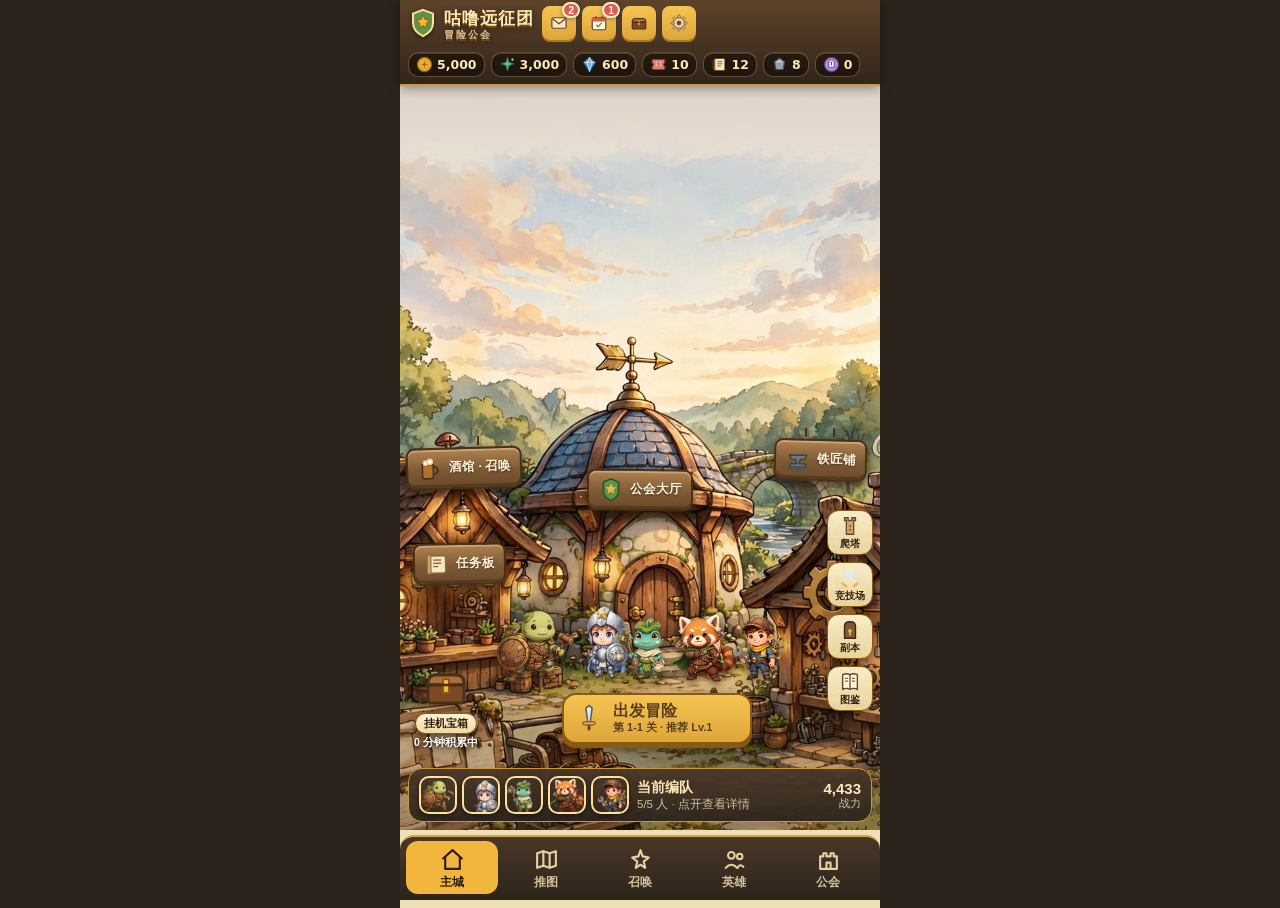
==== commit e5f6e87b: "Sync playable preview 2026.11.02-city3 (guild hall v3 interior + home framing), isolated from main" ====
--- a/mtstyle-preview/index.html
+++ b/mtstyle-preview/index.html
@@ -247,7 +247,7 @@
 .gh-rank{margin-top:8px}
 .gh-note{margin-top:6px;font-size:11.5px}
 @media (max-height:640px){
-.hs-guild{top:43%}.hs-tavern{top:42%}.hs-smith{top:43%}.hs-board{top:58%}
+.hs-guild{top:43%}.hs-tavern{top:42%}.hs-smith{top:43%}.hs-board{top:54%}
 .hs{width:80px}.hs-sign{font-size:11px;padding:4px 6px}.hs-sign svg{width:20px;height:20px}
 .dock{top:54%;gap:3px;display:grid;grid-template-columns:repeat(2,34px);gap:4px}
 .dock button{width:34px}
@@ -263,6 +263,119 @@
 .hs{width:80px}.hs-sign{font-size:11px;padding:4px 6px}.hs-sign svg{width:20px;height:20px}
 .gh-tile span{font-size:10px}
 .gh-badge{display:none}
+}
+
+/* ==== 公会大厅 v3：室内场景 ==== */
+.guildhall3{position:relative}
+.gh3-scene{position:relative;overflow:hidden;border-radius:16px;border:2px solid #8a5a12;box-shadow:0 8px 18px rgba(40,25,8,.35);min-height:334px;color:#fff3d0;
+ background:linear-gradient(180deg,#9c6b3d 0%,#8a5c33 34%,#7a4f2b 55%,#6b4323 56%,#5a361c 100%)}
+.gh3-scene::before{content:'';position:absolute;inset:0 0 56px 0;background:repeating-linear-gradient(90deg,rgba(0,0,0,.14) 0 2px,transparent 2px 40px),linear-gradient(180deg,rgba(255,220,140,.10),transparent 30%);pointer-events:none}
+.gh3-floor{position:absolute;left:0;right:0;bottom:0;height:56px;background:linear-gradient(180deg,#7c5228,#5e3a18);box-shadow:inset 0 3px 0 rgba(255,215,130,.28)}
+.gh3-floor::before{content:'';position:absolute;inset:0;background:repeating-linear-gradient(90deg,rgba(0,0,0,.22) 0 2px,transparent 2px 46px),repeating-linear-gradient(0deg,rgba(0,0,0,.16) 0 2px,transparent 2px 18px)}
+.gh3-rug{position:absolute;left:50%;bottom:8px;width:150px;height:34px;transform:translateX(-50%);border-radius:50%;background:radial-gradient(ellipse at center,#a33b2e 0%,#8a2c20 55%,#6e2118 100%);border:2px solid #e0b45c;opacity:.9}
+.gh3-win{position:absolute;top:44px;width:44px;height:58px;border-radius:22px 22px 6px 6px;border:3px solid #5a361c;background:linear-gradient(180deg,#ffe9a8,#f7c86a 55%,#e8a94e);box-shadow:0 0 18px rgba(255,205,100,.55);z-index:0}
+.gh3-win.wl{left:14px}.gh3-win.wr{right:14px}
+.gh3-win::before{content:'';position:absolute;left:50%;top:0;bottom:0;width:3px;background:#5a361c;transform:translateX(-50%)}
+.gh3-win::after{content:'';position:absolute;left:0;right:0;top:50%;height:3px;background:#5a361c}
+.gh3-banner{position:absolute;top:40px;width:30px;height:74px;background:linear-gradient(180deg,#b0402f,#8a2c20);clip-path:polygon(0 0,100% 0,100% 100%,50% 82%,0 100%);border:0;z-index:0}
+.gh3-banner::before{content:'';position:absolute;left:50%;top:12px;width:14px;height:14px;transform:translateX(-50%) rotate(45deg);border:2px solid #f2d58a;background:transparent}
+.gh3-banner.bl{left:74px}.gh3-banner.br{right:74px}
+.gh3-badge{position:absolute;right:10px;top:10px;font-size:11px;background:rgba(30,18,8,.62);border:1px solid #d9a54a;border-radius:999px;padding:3px 8px;z-index:3}
+.gh3-title{position:absolute;left:12px;top:10px;font-size:17px;font-weight:700;color:#ffe9b0;text-shadow:0 2px 4px rgba(30,18,8,.7);z-index:3}
+.gh3-zone{position:absolute;z-index:2;display:flex;flex-direction:column;align-items:center;gap:3px;background:none;border:0;padding:0;color:#fff3d0;cursor:pointer;-webkit-tap-highlight-color:transparent;transition:transform .12s ease}
+.gh3-zone:active{transform:scale(.95)}
+.gh3-zone:focus-visible{outline:2px solid #ffd76a;outline-offset:2px}
+.gh3-boss{left:50%;top:36px;transform:translateX(-50%);width:158px}
+.gh3-boss:active{transform:translateX(-50%) scale(.95)}
+.gh3-arch{position:relative;display:block;width:110px;height:126px;padding-top:8px;border-radius:56px 56px 8px 8px;background:linear-gradient(180deg,#9a8f7c,#7d7263 60%,#665c4e);border:3px solid #4f453a;box-shadow:inset 0 0 0 4px rgba(255,235,180,.18),0 6px 10px rgba(0,0,0,.35)}
+.gh3-arch img{display:block;margin:6px auto 0;width:92px;height:92px;object-fit:contain;filter:drop-shadow(0 4px 5px rgba(0,0,0,.45))}
+.gh3-torch{position:absolute;top:52px;width:8px;height:26px;background:linear-gradient(180deg,#7a4f2b,#4a2d17);border-radius:3px}
+.gh3-torch::before{content:'';position:absolute;left:50%;top:-12px;width:14px;height:16px;transform:translateX(-50%);border-radius:50% 50% 50% 50%/62% 62% 38% 38%;background:radial-gradient(circle at 50% 70%,#fff7c4 0%,#ffc93c 45%,#f07b1d 78%,rgba(240,123,29,0) 100%);animation:ghflame 1.1s ease-in-out infinite alternate}
+.gh3-torch.tl{left:2px}.gh3-torch.tr{right:2px}
+@keyframes ghflame{from{transform:translateX(-50%) scaleY(.92)}to{transform:translateX(-50%) scaleY(1.08)}}
+.gh3-counter{left:8px;top:150px;width:104px}
+.gh3-board{right:8px;top:150px;width:104px}
+.gh3-counterbox{position:relative;display:block;width:96px;height:64px;border-radius:8px;background:linear-gradient(180deg,#a9743f,#7c5228 70%,#5e3a18);border:2px solid #4a2d17;box-shadow:0 5px 8px rgba(0,0,0,.35),inset 0 3px 0 rgba(255,220,140,.35)}
+.gh3-counterbox::before{content:'';position:absolute;left:6px;right:6px;bottom:6px;height:24px;border-radius:4px;background:repeating-linear-gradient(90deg,rgba(0,0,0,.25) 0 2px,transparent 2px 22px)}
+.gh3-mug{position:absolute;top:-14px;left:14px;width:14px;height:14px;border-radius:2px 2px 4px 4px;background:linear-gradient(180deg,#e8c47a,#b98a3e);box-shadow:inset -2px 0 0 rgba(0,0,0,.18)}
+.gh3-mug::before{content:'';position:absolute;right:-4px;top:2px;width:5px;height:8px;border:2px solid #b98a3e;border-left:0;border-radius:0 4px 4px 0}
+.gh3-mug.m2{left:44px}
+.gh3-coins{position:absolute;top:-12px;right:10px;width:20px;height:12px}
+.gh3-coins::before{content:'';position:absolute;left:0;bottom:0;width:20px;height:6px;border-radius:50%;background:#f4c93f;box-shadow:0 -4px 0 #e0a92c,0 -8px 0 #f4c93f}
+.gh3-boardbox{position:relative;display:block;width:96px;height:64px;border-radius:6px;background:linear-gradient(180deg,#8a5c33,#6b4323);border:3px solid #4a2d17;box-shadow:0 5px 8px rgba(0,0,0,.35)}
+.gh3-pin{position:absolute;width:24px;height:30px;background:#f7ead0;border:1px solid #cbb98f;border-radius:2px}
+.gh3-pin::before{content:'';position:absolute;left:4px;right:4px;top:6px;height:2px;background:#a89a78;box-shadow:0 6px 0 #a89a78,0 12px 0 #a89a78}
+.gh3-pin.p1{left:8px;top:8px;transform:rotate(-5deg)}
+.gh3-pin.p2{left:36px;top:12px;transform:rotate(3deg)}
+.gh3-pin.p3{left:62px;top:7px;transform:rotate(-3deg)}
+.gh3-plate{display:inline-flex;align-items:center;gap:5px;white-space:nowrap;background:linear-gradient(180deg,#a9743f,#7c5228);border:2px solid #5a361c;border-radius:8px;padding:5px 9px;font-size:13px;font-weight:700;color:#ffe9b0;box-shadow:0 3px 6px rgba(0,0,0,.35)}
+.gh3-plate svg{width:16px;height:16px;flex:none}
+.gh3-zone.sel .gh3-plate{background:linear-gradient(180deg,#f7d878,#d9a52c);color:#3a2408;border-color:#8a5a12}
+.gh3-sub{font-size:11px;color:#ffe9b0;text-shadow:0 1px 3px rgba(0,0,0,.6)}
+.gh3-detail{margin-top:10px}
+.gh3-anim{animation:ghIn .26s ease}
+@keyframes ghIn{from{opacity:0;transform:translateY(8px)}to{opacity:1;transform:none}}
+.gh3-bossrow{display:flex;gap:10px;align-items:center}
+.gh3-bossinfo{flex:1;min-width:0}
+.gh3-bar{height:8px;border-radius:99px;background:rgba(0,0,0,.22);overflow:hidden;margin:6px 0}
+.gh3-bar i{display:block;height:100%;background:linear-gradient(90deg,#f4c93f,#e8842c);border-radius:99px}
+.gh3-rank{display:flex;flex-wrap:wrap;gap:6px;margin:8px 0}
+.gh3-rank .tag.me{background:#fff3cf;color:#6b4323;border-color:#d9a52c}
+.gh3-big{width:100%;margin-top:8px;padding:11px 0}
+.gh3-shopbal{display:flex;align-items:center;gap:6px;margin-bottom:10px}
+.gh3-shopbal svg{width:22px;height:22px;flex:none}
+.gh3-shopbal .mut{margin-left:auto}
+.gh3-cards{display:grid;grid-template-columns:1fr 1fr 1fr;gap:8px}
+.gh3-card{display:flex;flex-direction:column;align-items:center;gap:3px;background:#fff8e6;border:1.5px solid #d9b36a;border-radius:12px;padding:10px 4px;color:#5a3a18}
+.gh3-card svg{width:28px;height:28px;flex:none}
+.gh3-card b{font-size:13px}
+.gh3-card span{font-size:12px;color:#8a6a34}
+.gh3-card .btn{margin-top:4px;width:100%}
+.gh3-trialrow{display:flex;gap:10px;align-items:center}
+.gh3-foes{display:flex}
+.gh3-foes img{width:42px;height:42px;margin-left:-8px;border:2px solid #fff3cf;border-radius:50%;background:#2c3b2c;object-fit:cover}
+.gh3-foes img:first-child{margin-left:0}
+.gh3-trialinfo{flex:1;min-width:0}
+.gh3-dots{display:flex;align-items:center;gap:5px;margin-top:4px}
+.gh3-dot{width:11px;height:11px;border-radius:50%;border:2px solid #8a6a34;background:transparent}
+.gh3-dot.on{background:#e8842c;border-color:#e8842c}
+.gh3-rules{margin:8px 0;line-height:1.7}
+.gh3-note{margin-top:8px;text-align:center}
+/* ==== 主城 v3：取景放大 + 角色放大 ==== */
+.city-bg{transform:scale(1.26);transform-origin:50% 52%}
+.hs-guild{left:calc(50% - 50px);top:50%}
+.hs-tavern{left:3%;top:47%}
+.hs-smith{right:2%;top:46%}
+.hs-board{left:2%;top:60%}
+.dock{top:57%}
+.party img.f{height:80px}
+.party img.b{height:68px}
+.party{bottom:148px}
+.party img{margin:0 -6px}
+@media (max-height:640px){
+ .hs-guild{top:47%}
+ .hs-tavern{top:44%}
+ .hs-smith{top:44%}
+ .hs-board{top:54%}
+ .dock{top:54%}
+ .party img.f{height:64px}
+ .party img.b{height:54px}
+ .party{bottom:132px}
+}
+@media (max-width:360px){
+ .gh3-boss{width:128px}
+ .gh3-arch{width:88px;height:106px}
+ .gh3-arch img{width:74px;height:74px}
+ .gh3-counter,.gh3-board{width:86px}
+ .gh3-counterbox,.gh3-boardbox{width:78px}
+ .gh3-pin{width:22px}
+ .gh3-pin.p1{left:4px}
+ .gh3-pin.p2{left:28px}
+ .gh3-pin.p3{left:50px}
+ .gh3-mug{left:12px}
+ .gh3-mug.m2{left:38px}
+ .gh3-coins{right:4px}
+ .gh3-plate{font-size:11px;padding:4px 6px}
 }
 </style>
 </head><body><div id="app">
@@ -314,7 +427,7 @@
 'use strict';
 /* ===== 存档：独立键 gulu-mtstyle-v1，不读写交接包/原游戏存档 ===== */
 const SAVE_KEY='gulu-mtstyle-v1';
-const APP_VERSION='2026.11.01-city2'; // 主城 v1；设置页可查，改动后须同步更新
+const APP_VERSION='2026.11.02-city3'; // 公会大厅 v3；设置页可查，改动后须同步更新
 function todayStr(){return new Date().toISOString().slice(0,10);}
 function defaultState(){
  const heroes={};['taidun','heling','yexian','tongshao','xingkui'].forEach(id=>heroes[id]={lv:1,star:1,awaken:0,sk:{active:1,ult:1,passive:1},spent:{gold:0,exp:0,book:0}});
@@ -546,10 +659,9 @@
 function vDungeon(){if(S.dungeon.date!==todayStr()){S.dungeon={date:todayStr(),used:{gold:0,exp:0,book:0}};}const defs=[['gold','金币宝库','金币'],['exp','经验秘境','经验'],['book','技能书阁','技能书']];return '<h2>每日副本</h2><div class="page"><div class="notice">每种副本每日 3 次。难度越高奖励越高。</div>'+defs.map(d=>{const used=S.dungeon.used[d[0]];const rw1=d[0]==='gold'?'金币 750':d[0]==='exp'?'经验 580':'技能书 4 · 金币 150';const rw5=d[0]==='gold'?'金币 10,750':d[0]==='exp'?'经验 8,100':'技能书 12 · 金币 750';return '<div class="panel"><b>'+d[1]+'</b><div class="mut">今日已用 '+used+'/3 次 · 难度 1 奖励 '+rw1+' · 难度 5 奖励 '+rw5+'</div><div class="btnrow">'+[1,2,3,4,5].map(diff=>'<button class="btn sm" '+(used>=3?'disabled':'')+' onclick="startDungeon(\''+d[0]+'\','+diff+')">难度 '+diff+'</button>').join('')+'</div></div>';}).join('')+'</div>';}
 let GUILD_TAB='boss';
 function guildTab(t){GUILD_TAB=t;render();}
-function vGuild(){if(S.guild.day!==todayStr()){S.guild.day=todayStr();S.guild.bossDmg=0;}const bossKey='B'+((Math.floor(Date.now()/86400000)%4)+1);const boss=BOSSES[bossKey];const trialUsed=S.guild.trialDay===todayStr()?S.guild.trial:0;const sim=[['晨星小队',8200],['炉心小队',6500],['潮汐小队',5400],['星灯小队',4100]];let body='';if(GUILD_TAB==='boss'){body='<div class="panel"><b>公会 Boss · '+boss.name+'</b><div class="mut">每次挑战限时 30 秒，按伤害发公会币（伤害 ÷ 100）。今日你已造成伤害 '+fmt(S.guild.bossDmg)+'。</div><div class="btnrow"><button class="btn red" onclick="startGuildBoss()">挑战公会 Boss</button></div></div>';}else if(GUILD_TAB==='shop'){body='<div class="panel"><b>公会商店 · 公会币 '+fmt(S.res.gcoin)+'</b><div class="btnrow"><button class="btn sm" onclick="guildShop(80,1)">80 币 → 招募券 ×1</button><button class="btn sm" onclick="guildShop(50,0)">50 币 → 随机碎片 ×10</button><button class="btn sm" onclick="guildShop(120,2)">120 币 → 进阶石 ×2</button></div></div>';}else{body='<div class="panel"><b>公会试炼</b><div class="mut">多人协作推进的单机化版本：每日 2 次，今日已用 '+trialUsed+'/2 次，胜得公会币 60 + 金币 500。</div><div class="btnrow"><button class="btn" onclick="startGuildTrial()">参加试炼</button></div></div>';}return '<div class="guildhall"><div class="gh-scene"><span class="gh-win wl"></span><span class="gh-win wr"></span><span class="gh-banner bl"></span><span class="gh-banner br"></span><span class="gh-badge">单机模拟 · 本机存档</span><div class="gh-title">咕噜冒险公会</div><div class="gh-arch">'+iconSvg('boss',bossKey,96)+'</div><div class="gh-bossname">'+boss.name+' · 今日镇守</div></div><div class="gh-tiles"><button class="gh-tile '+(GUILD_TAB==='boss'?'sel':'')+'" onclick="guildTab(\'boss\')">'+iconSvg('boss',bossKey,34)+'<b>公会 Boss</b><span>今日伤害 '+fmt(S.guild.bossDmg)+'</span></button><button class="gh-tile '+(GUILD_TAB==='shop'?'sel':'')+'" onclick="guildTab(\'shop\')">'+ICON.coin+'<b>公会商店</b><span>公会币 '+fmt(S.res.gcoin)+'</span></button><button class="gh-tile '+(GUILD_TAB==='trial'?'sel':'')+'" onclick="guildTab(\'trial\')">'+ICON.sword+'<b>公会试炼</b><span>今日 '+trialUsed+'/2 次</span></button></div>'+body+'<div class="gh-rank">模拟排名 '+sim.map(function(x){return '<span class="tag">'+x[0]+' '+fmt(x[1])+'</span>';}).join('')+'<span class="tag">你 '+fmt(S.guild.bossDmg)+'</span></div><div class="mut gh-note">单机模拟：无真实玩家与在线人数，排名与成员为本地固定数据。</div></div>';}
-function guildShop(cost,kind){if(S.res.gcoin<cost){toast('公会币不足');return;}S.res.gcoin-=cost;if(kind===1)S.res.ticket+=1;else if(kind===2)S.res.stone+=2;else{const id=HERO_IDS[Math.floor(Math.random()*HERO_IDS.length)];S.frags[id]=(S.frags[id]||0)+10;}save();render();}
+function vGuild(){if(S.guild.day!==todayStr()){S.guild.day=todayStr();S.guild.bossDmg=0;}const bossKey='B'+((Math.floor(Date.now()/86400000)%4)+1);const boss=BOSSES[bossKey];const trialUsed=S.guild.trialDay===todayStr()?S.guild.trial:0;const sim=[['晨星小队',8200],['炉心小队',6500],['潮汐小队',5400],['星灯小队',4100]];const bossPct=Math.min(100,Math.round(S.guild.bossDmg/8200*100));let body='';if(GUILD_TAB==='boss'){body='<div class="gh3-detail gh3-anim"><div class="gh3-bossrow">'+iconSvg('boss',bossKey,76)+'<div class="gh3-bossinfo"><b>公会 Boss · '+boss.name+'</b><div class="mut">每次挑战限时 30 秒，按伤害发公会币（伤害 ÷ 100）。</div><div class="gh3-bar"><i style="width:'+bossPct+'%"></i></div><div class="mut">今日你已造成伤害 <b>'+fmt(S.guild.bossDmg)+'</b> · 榜首 8,200</div></div></div><div class="gh3-rank">'+sim.map(function(x){return '<span class="tag">'+x[0]+' '+fmt(x[1])+'</span>';}).join('')+'<span class="tag me">你 '+fmt(S.guild.bossDmg)+'</span></div><button class="btn red gh3-big" onclick="startGuildBoss()">挑战公会 Boss</button></div>';}else if(GUILD_TAB==='shop'){body='<div class="gh3-detail gh3-anim"><div class="gh3-shopbal">'+ICON.coin+'<b>公会币 '+fmt(S.res.gcoin)+'</b><span class="mut">购买后即时到账</span></div><div class="gh3-cards"><div class="gh3-card">'+ICON.ticket+'<b>招募券</b><span>×1</span><button class="btn sm" onclick="guildShop(80,1)">80 币</button></div><div class="gh3-card">'+ICON.dia+'<b>随机碎片</b><span>×10</span><button class="btn sm" onclick="guildShop(50,0)">50 币</button></div><div class="gh3-card">'+ICON.stone+'<b>进阶石</b><span>×2</span><button class="btn sm" onclick="guildShop(120,2)">120 币</button></div></div><div class="mut">商店只用游戏内赚取的公会币，无真实支付。</div></div>';}else{body='<div class="gh3-detail gh3-anim"><div class="gh3-trialrow"><div class="gh3-foes">'+iconSvg('foe','E08',42)+iconSvg('foe','E09',42)+iconSvg('foe','E10',42)+iconSvg('foe','E07',42)+iconSvg('foe','E05',42)+'</div><div class="gh3-trialinfo"><b>公会试炼</b><div class="mut">胜得公会币 60 + 金币 500。</div><div class="gh3-dots"><span class="gh3-dot '+(trialUsed<1?'on':'')+'"></span><span class="gh3-dot '+(trialUsed<2?'on':'')+'"></span><span class="mut">今日剩余 '+(2-trialUsed)+'/2 次</span></div></div></div><div class="mut gh3-rules">· 多人协作推进的单机化版本，阵容为本地固定数据<br>· 试炼敌人与推图敌人共用数值与克制规则<br>· 次数每日重置，未用完不累计</div><button class="btn gh3-big" onclick="startGuildTrial()">参加试炼</button></div>';}return '<div class="guildhall3"><div class="gh3-scene"><span class="gh3-win wl"></span><span class="gh3-win wr"></span><span class="gh3-banner bl"></span><span class="gh3-banner br"></span><span class="gh3-badge">单机模拟 · 本机存档</span><div class="gh3-title">咕噜冒险公会</div><div class="gh3-floor"></div><div class="gh3-rug"></div><button class="gh3-zone gh3-boss '+(GUILD_TAB==='boss'?'sel':'')+'" onclick="guildTab(\'boss\')"><span class="gh3-torch tl"></span><span class="gh3-torch tr"></span><span class="gh3-arch">'+iconSvg('boss',bossKey,92)+'</span><span class="gh3-plate">'+ICON.sword+' 公会 Boss</span><span class="gh3-sub">今日伤害 '+fmt(S.guild.bossDmg)+'</span></button><button class="gh3-zone gh3-counter '+(GUILD_TAB==='shop'?'sel':'')+'" onclick="guildTab(\'shop\')"><span class="gh3-counterbox"><span class="gh3-mug"></span><span class="gh3-mug m2"></span><span class="gh3-coins"></span></span><span class="gh3-plate">'+ICON.coin+' 公会商店</span><span class="gh3-sub">公会币 '+fmt(S.res.gcoin)+'</span></button><button class="gh3-zone gh3-board '+(GUILD_TAB==='trial'?'sel':'')+'" onclick="guildTab(\'trial\')"><span class="gh3-boardbox"><span class="gh3-pin p1"></span><span class="gh3-pin p2"></span><span class="gh3-pin p3"></span></span><span class="gh3-plate">'+ICON.scroll+' 公会试炼</span><span class="gh3-sub">今日 '+(2-trialUsed)+'/2 次</span></button></div>'+body+'<div class="mut gh3-note">单机模拟：无真实玩家与在线人数，排名与成员为本地固定数据。</div></div>';}function guildShop(cost,kind){if(S.res.gcoin<cost){toast('公会币不足');return;}S.res.gcoin-=cost;if(kind===1)S.res.ticket+=1;else if(kind===2)S.res.stone+=2;else{const id=HERO_IDS[Math.floor(Math.random()*HERO_IDS.length)];S.frags[id]=(S.frags[id]||0)+10;}save();render();}
 function vCodex(){const cx=codexBonus();const owned=HERO_IDS.filter(id=>S.heroes[id]);return '<h2>图鉴 · 收藏与羁绊</h2><div class="page"><div class="panel"><div><b>图鉴点数 '+cx.pts+'</b> <span class="mut">每名已获得英雄 +5，每星 +10</span></div><div><b>图鉴加成：全队生命 +'+cx.hp+'% · 攻击 +'+cx.atk+'%</b></div><div class="mut">50 / 120 / 250 点进阶</div></div><div class="grid">'+HERO_IDS.map(id=>{const H=HEROES[id];return '<div class="card">'+avatar(id)+'<b>'+H.name+'</b><div class="mut">'+H.rar+' · '+H.fac+' · '+H.role+'</div><div class="mut">'+H.intro+'</div><div>'+(S.heroes[id]?stars(S.heroes[id].star):'未获得')+'</div></div>';}).join('')+'</div><div class="panel"><b>怪物图鉴</b><div>'+Object.keys(ENEMIES).map(k=>'<span class="oppchip">'+iconSvg('foe',k,26)+ENEMIES[k].name+'</span>').join('')+'</div><div style="margin-top:6px">'+Object.keys(BOSSES).map(k=>'<span class="oppchip">'+iconSvg('boss',k,26)+BOSSES[k].name+'</span>').join('')+'</div></div><div class="panel"><b>阵营羁绊（当前编队）</b><div class="mut">'+(calcBonds(S.formation).bonds.join('；')||'暂无生效羁绊')+'</div><div class="mut">克制链：森芽 → 潮汐 → 熔炉 → 星灯 → 森芽（克制 +15% 伤害）</div></div></div>';}
-function vSettings(){return '<h2>设置 · 存档</h2><div class="page"><div class="notice">本原型存档保存在浏览器 localStorage，键为 <b>gulu-mtstyle-v1</b>，与交接包 / 原游戏存档完全分开，不会互相覆盖。</div><div class="panel"><div class="kv"><span>资源</span><b>金币 '+fmt(S.res.gold)+' · 经验 '+fmt(S.res.exp)+' · 钻石 '+fmt(S.res.dia)+' · 招募券 '+S.res.ticket+' · 技能书 '+S.res.book+' · 进阶石 '+S.res.stone+' · 公会币 '+fmt(S.res.gcoin)+'</b></div><div class="kv"><span>进度</span><b>最高推图 '+(highestStage()<0?'未通关':'第 '+(Math.floor(highestStage()/10)+1)+'-'+(highestStage()%10+1)+' 关')+' · 爬塔 '+S.tower+' 层 · 竞技场积分 '+S.arena.score+'</b></div><div class="btnrow"><button class="btn red" onclick="resetAll()">清空本原型存档并重开</button><button class="btn ghost" onclick="go(\'home\')">返回主城</button></div></div><div class="panel"><b>收藏与背包</b><div class="kv"><span>已获得英雄</span><b>'+HERO_IDS.filter(id=>S.heroes[id]).length+' / 12</b></div><div class="kv"><span>英雄碎片合计</span><b>'+Object.values(S.frags||{}).reduce((a,b)=>a+b,0)+'</b></div><div class="kv"><span>背包装备（未穿戴）</span><b>'+S.equips.filter(e=>!e.hero).length+' 件</b></div><div class="kv"><span>累计签到</span><b>'+(S.signin?S.signin.days:0)+' 天</b></div></div><div class="panel"><b>版本</b><div class="kv"><span>版本号</span><b>'+APP_VERSION+'（主城 v2 · 公会大厅）</b></div><div class="mut">对照与未完成清单见同目录 BORROWING_MAP.md。</div></div></div>';}
+function vSettings(){return '<h2>设置 · 存档</h2><div class="page"><div class="notice">本原型存档保存在浏览器 localStorage，键为 <b>gulu-mtstyle-v1</b>，与交接包 / 原游戏存档完全分开，不会互相覆盖。</div><div class="panel"><div class="kv"><span>资源</span><b>金币 '+fmt(S.res.gold)+' · 经验 '+fmt(S.res.exp)+' · 钻石 '+fmt(S.res.dia)+' · 招募券 '+S.res.ticket+' · 技能书 '+S.res.book+' · 进阶石 '+S.res.stone+' · 公会币 '+fmt(S.res.gcoin)+'</b></div><div class="kv"><span>进度</span><b>最高推图 '+(highestStage()<0?'未通关':'第 '+(Math.floor(highestStage()/10)+1)+'-'+(highestStage()%10+1)+' 关')+' · 爬塔 '+S.tower+' 层 · 竞技场积分 '+S.arena.score+'</b></div><div class="btnrow"><button class="btn red" onclick="resetAll()">清空本原型存档并重开</button><button class="btn ghost" onclick="go(\'home\')">返回主城</button></div></div><div class="panel"><b>收藏与背包</b><div class="kv"><span>已获得英雄</span><b>'+HERO_IDS.filter(id=>S.heroes[id]).length+' / 12</b></div><div class="kv"><span>英雄碎片合计</span><b>'+Object.values(S.frags||{}).reduce((a,b)=>a+b,0)+'</b></div><div class="kv"><span>背包装备（未穿戴）</span><b>'+S.equips.filter(e=>!e.hero).length+' 件</b></div><div class="kv"><span>累计签到</span><b>'+(S.signin?S.signin.days:0)+' 天</b></div></div><div class="panel"><b>版本</b><div class="kv"><span>版本号</span><b>'+APP_VERSION+'（主城 v3 · 公会大厅）</b></div><div class="mut">对照与未完成清单见同目录 BORROWING_MAP.md。</div></div></div>';}
 function resetAll(){if(!confirm('确定清空本原型（gulu-mtstyle-v1）的全部进度吗？原游戏存档不受影响。'))return;localStorage.removeItem(SAVE_KEY);S=defaultState();save();render();}
 /* ===== 战斗引擎（简化确定性引擎：普攻 + 主动冷却 + 能量大招 + 被动简化；仅本原型） ===== */
 let BT=null;
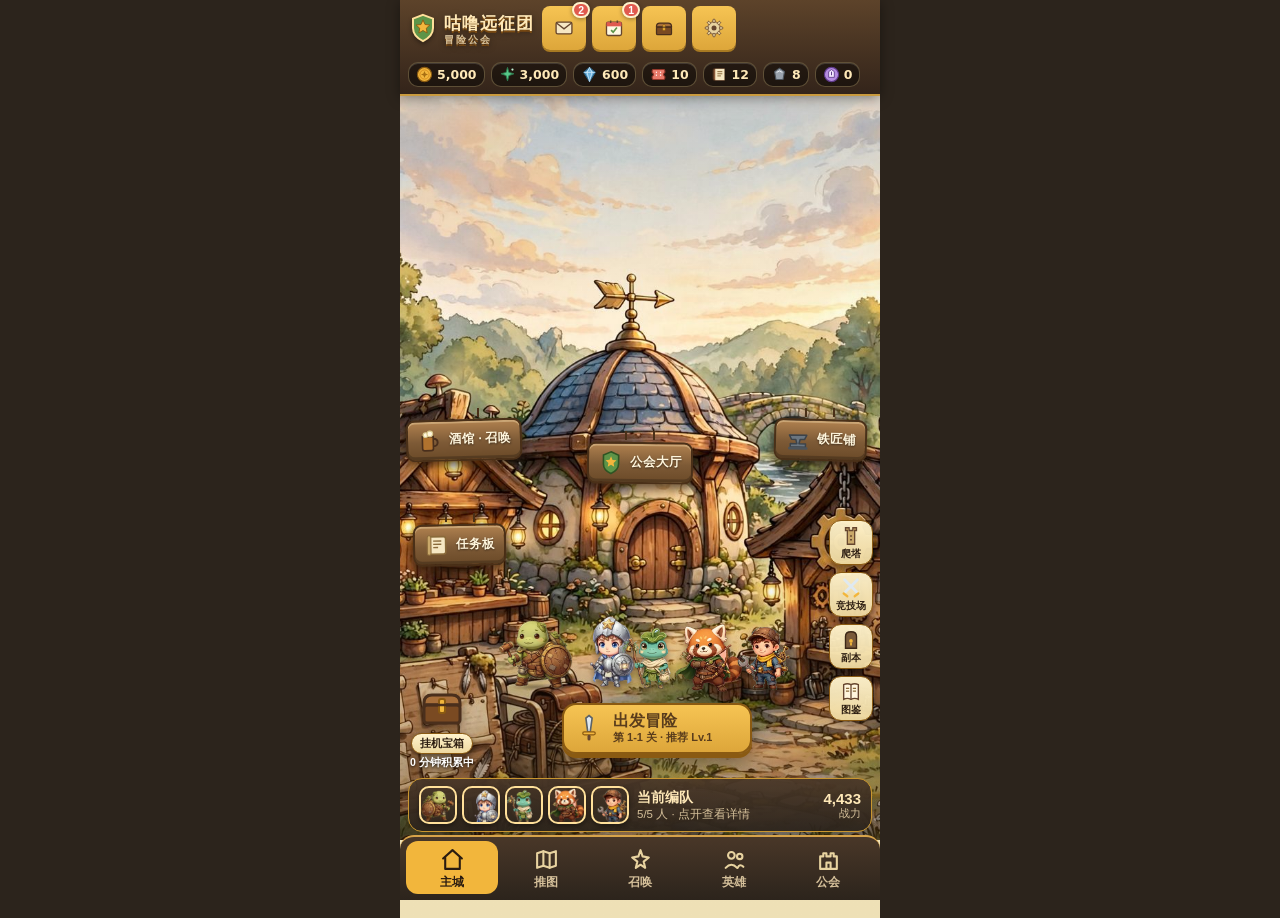
==== commit 3fba2f78: "Sync playable preview 2026.11.02-city4 (guild hall v4 interior, layered Taidun idle, save reliabilit" ====
--- a/mtstyle-preview/index.html
+++ b/mtstyle-preview/index.html
@@ -265,117 +265,187 @@
 .gh-badge{display:none}
 }
 
-/* ==== 公会大厅 v3：室内场景 ==== */
-.guildhall3{position:relative}
-.gh3-scene{position:relative;overflow:hidden;border-radius:16px;border:2px solid #8a5a12;box-shadow:0 8px 18px rgba(40,25,8,.35);min-height:334px;color:#fff3d0;
- background:linear-gradient(180deg,#9c6b3d 0%,#8a5c33 34%,#7a4f2b 55%,#6b4323 56%,#5a361c 100%)}
-.gh3-scene::before{content:'';position:absolute;inset:0 0 56px 0;background:repeating-linear-gradient(90deg,rgba(0,0,0,.14) 0 2px,transparent 2px 40px),linear-gradient(180deg,rgba(255,220,140,.10),transparent 30%);pointer-events:none}
-.gh3-floor{position:absolute;left:0;right:0;bottom:0;height:56px;background:linear-gradient(180deg,#7c5228,#5e3a18);box-shadow:inset 0 3px 0 rgba(255,215,130,.28)}
-.gh3-floor::before{content:'';position:absolute;inset:0;background:repeating-linear-gradient(90deg,rgba(0,0,0,.22) 0 2px,transparent 2px 46px),repeating-linear-gradient(0deg,rgba(0,0,0,.16) 0 2px,transparent 2px 18px)}
-.gh3-rug{position:absolute;left:50%;bottom:8px;width:150px;height:34px;transform:translateX(-50%);border-radius:50%;background:radial-gradient(ellipse at center,#a33b2e 0%,#8a2c20 55%,#6e2118 100%);border:2px solid #e0b45c;opacity:.9}
-.gh3-win{position:absolute;top:44px;width:44px;height:58px;border-radius:22px 22px 6px 6px;border:3px solid #5a361c;background:linear-gradient(180deg,#ffe9a8,#f7c86a 55%,#e8a94e);box-shadow:0 0 18px rgba(255,205,100,.55);z-index:0}
-.gh3-win.wl{left:14px}.gh3-win.wr{right:14px}
-.gh3-win::before{content:'';position:absolute;left:50%;top:0;bottom:0;width:3px;background:#5a361c;transform:translateX(-50%)}
-.gh3-win::after{content:'';position:absolute;left:0;right:0;top:50%;height:3px;background:#5a361c}
-.gh3-banner{position:absolute;top:40px;width:30px;height:74px;background:linear-gradient(180deg,#b0402f,#8a2c20);clip-path:polygon(0 0,100% 0,100% 100%,50% 82%,0 100%);border:0;z-index:0}
-.gh3-banner::before{content:'';position:absolute;left:50%;top:12px;width:14px;height:14px;transform:translateX(-50%) rotate(45deg);border:2px solid #f2d58a;background:transparent}
-.gh3-banner.bl{left:74px}.gh3-banner.br{right:74px}
-.gh3-badge{position:absolute;right:10px;top:10px;font-size:11px;background:rgba(30,18,8,.62);border:1px solid #d9a54a;border-radius:999px;padding:3px 8px;z-index:3}
-.gh3-title{position:absolute;left:12px;top:10px;font-size:17px;font-weight:700;color:#ffe9b0;text-shadow:0 2px 4px rgba(30,18,8,.7);z-index:3}
-.gh3-zone{position:absolute;z-index:2;display:flex;flex-direction:column;align-items:center;gap:3px;background:none;border:0;padding:0;color:#fff3d0;cursor:pointer;-webkit-tap-highlight-color:transparent;transition:transform .12s ease}
-.gh3-zone:active{transform:scale(.95)}
-.gh3-zone:focus-visible{outline:2px solid #ffd76a;outline-offset:2px}
-.gh3-boss{left:50%;top:36px;transform:translateX(-50%);width:158px}
-.gh3-boss:active{transform:translateX(-50%) scale(.95)}
-.gh3-arch{position:relative;display:block;width:110px;height:126px;padding-top:8px;border-radius:56px 56px 8px 8px;background:linear-gradient(180deg,#9a8f7c,#7d7263 60%,#665c4e);border:3px solid #4f453a;box-shadow:inset 0 0 0 4px rgba(255,235,180,.18),0 6px 10px rgba(0,0,0,.35)}
-.gh3-arch img{display:block;margin:6px auto 0;width:92px;height:92px;object-fit:contain;filter:drop-shadow(0 4px 5px rgba(0,0,0,.45))}
-.gh3-torch{position:absolute;top:52px;width:8px;height:26px;background:linear-gradient(180deg,#7a4f2b,#4a2d17);border-radius:3px}
-.gh3-torch::before{content:'';position:absolute;left:50%;top:-12px;width:14px;height:16px;transform:translateX(-50%);border-radius:50% 50% 50% 50%/62% 62% 38% 38%;background:radial-gradient(circle at 50% 70%,#fff7c4 0%,#ffc93c 45%,#f07b1d 78%,rgba(240,123,29,0) 100%);animation:ghflame 1.1s ease-in-out infinite alternate}
-.gh3-torch.tl{left:2px}.gh3-torch.tr{right:2px}
-@keyframes ghflame{from{transform:translateX(-50%) scaleY(.92)}to{transform:translateX(-50%) scaleY(1.08)}}
-.gh3-counter{left:8px;top:150px;width:104px}
-.gh3-board{right:8px;top:150px;width:104px}
-.gh3-counterbox{position:relative;display:block;width:96px;height:64px;border-radius:8px;background:linear-gradient(180deg,#a9743f,#7c5228 70%,#5e3a18);border:2px solid #4a2d17;box-shadow:0 5px 8px rgba(0,0,0,.35),inset 0 3px 0 rgba(255,220,140,.35)}
-.gh3-counterbox::before{content:'';position:absolute;left:6px;right:6px;bottom:6px;height:24px;border-radius:4px;background:repeating-linear-gradient(90deg,rgba(0,0,0,.25) 0 2px,transparent 2px 22px)}
-.gh3-mug{position:absolute;top:-14px;left:14px;width:14px;height:14px;border-radius:2px 2px 4px 4px;background:linear-gradient(180deg,#e8c47a,#b98a3e);box-shadow:inset -2px 0 0 rgba(0,0,0,.18)}
-.gh3-mug::before{content:'';position:absolute;right:-4px;top:2px;width:5px;height:8px;border:2px solid #b98a3e;border-left:0;border-radius:0 4px 4px 0}
-.gh3-mug.m2{left:44px}
-.gh3-coins{position:absolute;top:-12px;right:10px;width:20px;height:12px}
-.gh3-coins::before{content:'';position:absolute;left:0;bottom:0;width:20px;height:6px;border-radius:50%;background:#f4c93f;box-shadow:0 -4px 0 #e0a92c,0 -8px 0 #f4c93f}
-.gh3-boardbox{position:relative;display:block;width:96px;height:64px;border-radius:6px;background:linear-gradient(180deg,#8a5c33,#6b4323);border:3px solid #4a2d17;box-shadow:0 5px 8px rgba(0,0,0,.35)}
-.gh3-pin{position:absolute;width:24px;height:30px;background:#f7ead0;border:1px solid #cbb98f;border-radius:2px}
-.gh3-pin::before{content:'';position:absolute;left:4px;right:4px;top:6px;height:2px;background:#a89a78;box-shadow:0 6px 0 #a89a78,0 12px 0 #a89a78}
-.gh3-pin.p1{left:8px;top:8px;transform:rotate(-5deg)}
-.gh3-pin.p2{left:36px;top:12px;transform:rotate(3deg)}
-.gh3-pin.p3{left:62px;top:7px;transform:rotate(-3deg)}
-.gh3-plate{display:inline-flex;align-items:center;gap:5px;white-space:nowrap;background:linear-gradient(180deg,#a9743f,#7c5228);border:2px solid #5a361c;border-radius:8px;padding:5px 9px;font-size:13px;font-weight:700;color:#ffe9b0;box-shadow:0 3px 6px rgba(0,0,0,.35)}
-.gh3-plate svg{width:16px;height:16px;flex:none}
-.gh3-zone.sel .gh3-plate{background:linear-gradient(180deg,#f7d878,#d9a52c);color:#3a2408;border-color:#8a5a12}
-.gh3-sub{font-size:11px;color:#ffe9b0;text-shadow:0 1px 3px rgba(0,0,0,.6)}
-.gh3-detail{margin-top:10px}
-.gh3-anim{animation:ghIn .26s ease}
-@keyframes ghIn{from{opacity:0;transform:translateY(8px)}to{opacity:1;transform:none}}
-.gh3-bossrow{display:flex;gap:10px;align-items:center}
-.gh3-bossinfo{flex:1;min-width:0}
-.gh3-bar{height:8px;border-radius:99px;background:rgba(0,0,0,.22);overflow:hidden;margin:6px 0}
-.gh3-bar i{display:block;height:100%;background:linear-gradient(90deg,#f4c93f,#e8842c);border-radius:99px}
-.gh3-rank{display:flex;flex-wrap:wrap;gap:6px;margin:8px 0}
-.gh3-rank .tag.me{background:#fff3cf;color:#6b4323;border-color:#d9a52c}
-.gh3-big{width:100%;margin-top:8px;padding:11px 0}
-.gh3-shopbal{display:flex;align-items:center;gap:6px;margin-bottom:10px}
-.gh3-shopbal svg{width:22px;height:22px;flex:none}
-.gh3-shopbal .mut{margin-left:auto}
-.gh3-cards{display:grid;grid-template-columns:1fr 1fr 1fr;gap:8px}
-.gh3-card{display:flex;flex-direction:column;align-items:center;gap:3px;background:#fff8e6;border:1.5px solid #d9b36a;border-radius:12px;padding:10px 4px;color:#5a3a18}
-.gh3-card svg{width:28px;height:28px;flex:none}
-.gh3-card b{font-size:13px}
-.gh3-card span{font-size:12px;color:#8a6a34}
-.gh3-card .btn{margin-top:4px;width:100%}
-.gh3-trialrow{display:flex;gap:10px;align-items:center}
-.gh3-foes{display:flex}
-.gh3-foes img{width:42px;height:42px;margin-left:-8px;border:2px solid #fff3cf;border-radius:50%;background:#2c3b2c;object-fit:cover}
-.gh3-foes img:first-child{margin-left:0}
-.gh3-trialinfo{flex:1;min-width:0}
-.gh3-dots{display:flex;align-items:center;gap:5px;margin-top:4px}
-.gh3-dot{width:11px;height:11px;border-radius:50%;border:2px solid #8a6a34;background:transparent}
-.gh3-dot.on{background:#e8842c;border-color:#e8842c}
-.gh3-rules{margin:8px 0;line-height:1.7}
-.gh3-note{margin-top:8px;text-align:center}
+/* ==== 公会大厅 v4：室内场景（水彩檐口 + 透视石地 + 壁炉灯光 + 家具入口） ==== */
+.guildhall4{position:relative}
+.gh4-backrow{display:flex;align-items:center;gap:8px;margin:0 0 8px}
+.gh4-backrow .mut{font-size:12px}
+.gh4-scene{position:relative;overflow:hidden;border-radius:16px;border:2px solid #8a5a12;box-shadow:0 8px 18px rgba(40,25,8,.35);height:352px;color:#fff3d0;background:linear-gradient(180deg,#caa06e,#b78d5c 44%,#9a7346 45%,#7d5a34 100%)}
+.gh4-eave{position:absolute;left:0;right:0;top:0;height:66px;background-size:cover;background-position:50% 32%;z-index:1;-webkit-mask-image:linear-gradient(180deg,#000 72%,transparent);mask-image:linear-gradient(180deg,#000 72%,transparent)}
+.gh4-beam{position:absolute;top:58px;bottom:118px;width:13px;background:linear-gradient(90deg,#5d3a1e,#8a5a30 45%,#4f3018);box-shadow:2px 0 5px rgba(0,0,0,.3);z-index:1}
+.gh4-beam.bl{left:11%}.gh4-beam.br{right:11%}
+.gh4-side{position:absolute;top:58px;bottom:118px;width:15%;z-index:1;pointer-events:none}
+.gh4-side.sl{left:0;clip-path:polygon(0 0,100% 6%,100% 100%,0 100%);background:linear-gradient(90deg,rgba(52,32,16,.5),rgba(52,32,16,.08))}
+.gh4-side.sr{right:0;clip-path:polygon(0 6%,100% 0,100% 100%,0 100%);background:linear-gradient(270deg,rgba(52,32,16,.5),rgba(52,32,16,.08))}
+.gh4-wallshade{position:absolute;inset:58px 0 118px 0;background:linear-gradient(180deg,rgba(255,225,150,.14),transparent 34%,rgba(40,22,10,.18));z-index:1;pointer-events:none}
+.gh4-win{position:absolute;top:74px;right:5%;width:46px;height:62px;border-radius:23px 23px 6px 6px;border:3px solid #5a361c;background:linear-gradient(180deg,#ffe9a8,#f7c86a 55%,#e8a94e);box-shadow:0 0 20px rgba(255,205,100,.6);z-index:1}
+.gh4-win::before{content:'';position:absolute;left:50%;top:0;bottom:0;width:3px;background:#5a361c;transform:translateX(-50%)}
+.gh4-win::after{content:'';position:absolute;left:0;right:0;top:50%;height:3px;background:#5a361c}
+.gh4-fire{position:absolute;left:4%;top:72px;width:56px;height:78px;z-index:1;background:linear-gradient(180deg,#8f8070,#6d5f4f);border:3px solid #4a3f33;border-radius:10px 10px 4px 4px;box-shadow:inset 0 0 0 3px rgba(255,235,180,.15),0 4px 8px rgba(0,0,0,.3)}
+.gh4-fire::before{content:'';position:absolute;left:50%;bottom:8px;width:30px;height:36px;transform:translateX(-50%);border-radius:15px 15px 4px 4px;background:#2c2015}
+.gh4-flame{position:absolute;left:50%;bottom:10px;width:20px;height:28px;transform:translateX(-50%);border-radius:50% 50% 50% 50%/62% 62% 38% 38%;background:radial-gradient(circle at 50% 72%,#fff7c4 0%,#ffc93c 45%,#f07b1d 78%,rgba(240,123,29,0) 100%);animation:gh4flame 1s ease-in-out infinite alternate;z-index:2}
+@keyframes gh4flame{from{transform:translateX(-50%) scaleY(.9)}to{transform:translateX(-50%) scaleY(1.1)}}
+.gh4-lamp{position:absolute;left:50%;top:0;width:26px;height:74px;transform:translateX(-50%);z-index:2;pointer-events:none}
+.gh4-chain{position:absolute;left:50%;top:0;width:3px;height:38px;background:#4a2d17;transform:translateX(-50%)}
+.gh4-lampbulb{position:absolute;left:50%;bottom:0;width:26px;height:30px;transform:translateX(-50%);background:radial-gradient(circle at 50% 40%,#fff3c0,#f7c65a 60%,#d99a26);border:2px solid #6b4423;border-radius:50% 50% 46% 46%;box-shadow:0 0 22px rgba(255,210,110,.8)}
+.gh4-glow{position:absolute;inset:0;z-index:2;pointer-events:none;background:radial-gradient(ellipse at 50% 12%,rgba(255,225,150,.30),transparent 46%),radial-gradient(ellipse at 12% 30%,rgba(255,190,90,.16),transparent 40%),radial-gradient(ellipse at 50% 108%,rgba(255,220,150,.14),transparent 55%)}
+.gh4-floor{position:absolute;left:-8%;right:-8%;bottom:-14px;height:142px;background-size:cover;background-position:50% 18%;transform:perspective(430px) rotateX(26deg);transform-origin:50% 100%;z-index:1}
+.gh4-floor::after{content:'';position:absolute;inset:0;background:linear-gradient(180deg,rgba(255,220,150,.10),rgba(52,32,14,.46))}
+.gh4-rug{position:absolute;left:50%;bottom:10px;width:170px;height:34px;transform:translateX(-50%);border-radius:50%;background:radial-gradient(ellipse at center,#a33b2e 0%,#8a2c20 55%,#6e2118 100%);border:2px solid #e0b45c;opacity:.92;z-index:2}
+.gh4-mote{position:absolute;width:5px;height:5px;border-radius:50%;background:rgba(255,240,190,.85);box-shadow:0 0 6px rgba(255,220,140,.9);z-index:3;pointer-events:none;animation:gh4mote 5s ease-in-out infinite alternate}
+.gh4-mote.m1{left:30%;top:150px}.gh4-mote.m2{left:62%;top:120px;animation-delay:1.2s}.gh4-mote.m3{left:46%;top:200px;animation-delay:2.1s}
+@keyframes gh4mote{from{transform:translateY(0);opacity:.5}to{transform:translateY(-10px);opacity:.95}}
+.gh4-barrel{position:absolute;left:3%;bottom:0;width:34px;height:40px;z-index:2;background:linear-gradient(90deg,#6b4423,#8a5a30 45%,#5d3a1e);border-radius:6px 6px 4px 4px;box-shadow:inset 0 4px 0 rgba(255,220,140,.25);pointer-events:none}
+.gh4-barrel::before{content:'';position:absolute;left:0;right:0;top:12px;height:3px;background:rgba(0,0,0,.35);box-shadow:0 12px 0 rgba(0,0,0,.35)}
+.gh4-wood{position:absolute;right:3%;bottom:0;width:58px;height:30px;z-index:2;background:repeating-linear-gradient(0deg,#7c5228 0 7px,#5e3a18 7px 9px);border-radius:4px 4px 0 0;box-shadow:inset 0 3px 0 rgba(255,220,140,.3);pointer-events:none}
+.gh4-zone{position:absolute;z-index:4;display:flex;flex-direction:column;align-items:center;gap:3px;background:none;border:0;padding:0;color:#fff3d0;cursor:pointer;-webkit-tap-highlight-color:transparent;transition:transform .12s ease}
+.gh4-zone:active{transform:scale(.95)}
+.gh4-zone:active .gh4-plate{filter:brightness(1.16)}
+.gh4-zone:focus-visible{outline:2px solid #ffd76a;outline-offset:2px}
+.gh4-boss{left:50%;top:82px;transform:translateX(-50%);width:150px}
+.gh4-boss:active{transform:translateX(-50%) scale(.95)}
+.gh4-portal{position:relative;display:block;width:118px;height:132px}
+.gh4-arch{position:absolute;inset:0;border-radius:60px 60px 10px 10px;background:linear-gradient(180deg,#9a8f7c,#7d7263 60%,#665c4e);border:3px solid #4f453a;box-shadow:inset 0 0 0 4px rgba(255,235,180,.18),0 6px 10px rgba(0,0,0,.35)}
+.gh4-swirl{position:absolute;left:50%;top:14px;width:84px;height:84px;transform:translateX(-50%);border-radius:50%;background:conic-gradient(from 0deg,#7fe3d0,#3a9fd8,#7b6ff0,#3a9fd8,#7fe3d0);opacity:.85;animation:gh4spin 9s linear infinite;box-shadow:0 0 18px rgba(110,220,255,.55)}
+@keyframes gh4spin{to{transform:translateX(-50%) rotate(360deg)}}
+.gh4-portal img{position:absolute;left:50%;bottom:6px;width:88px;height:88px;transform:translateX(-50%);object-fit:contain;filter:drop-shadow(0 4px 5px rgba(0,0,0,.45))}
+.gh4-dais{position:relative;display:block;width:132px;height:12px;margin-top:2px;background:linear-gradient(180deg,#a89a83,#7d7263);border:2px solid #4f453a;border-radius:4px}
+.gh4-counter{left:3%;top:192px;width:110px}
+.gh4-board{right:3%;top:192px;width:110px}
+.gh4-counterbox{position:relative;display:block;width:104px;height:70px;border-radius:8px;background:linear-gradient(180deg,#a9743f,#7c5228 70%,#5e3a18);border:2px solid #4a2d17;box-shadow:0 5px 8px rgba(0,0,0,.35),inset 0 3px 0 rgba(255,220,140,.35)}
+.gh4-counterbox::before{content:'';position:absolute;left:6px;right:6px;bottom:6px;height:26px;border-radius:4px;background:repeating-linear-gradient(90deg,rgba(0,0,0,.25) 0 2px,transparent 2px 22px)}
+.gh4-mug{position:absolute;top:-14px;left:14px;width:14px;height:14px;border-radius:2px 2px 4px 4px;background:linear-gradient(180deg,#e8c47a,#b98a3e);box-shadow:inset -2px 0 0 rgba(0,0,0,.18)}
+.gh4-mug::before{content:'';position:absolute;right:-4px;top:2px;width:5px;height:8px;border:2px solid #b98a3e;border-left:0;border-radius:0 4px 4px 0}
+.gh4-mug.m2{left:44px}
+.gh4-coins{position:absolute;top:-12px;right:10px;width:20px;height:12px}
+.gh4-coins::before{content:'';position:absolute;left:0;bottom:0;width:20px;height:6px;border-radius:50%;background:#f4c93f;box-shadow:0 -4px 0 #e0a92c,0 -8px 0 #f4c93f}
+.gh4-boardbox{position:relative;display:block;width:104px;height:70px;border-radius:6px;background:linear-gradient(180deg,#8a5c33,#6b4323);border:3px solid #4a2d17;box-shadow:0 5px 8px rgba(0,0,0,.35)}
+.gh4-pin{position:absolute;width:24px;height:30px;background:#f7ead0;border:1px solid #cbb98f;border-radius:2px}
+.gh4-pin::before{content:'';position:absolute;left:4px;right:4px;top:6px;height:2px;background:#a89a78;box-shadow:0 6px 0 #a89a78,0 12px 0 #a89a78}
+.gh4-pin.p1{left:8px;top:10px;transform:rotate(-5deg)}
+.gh4-pin.p2{left:38px;top:14px;transform:rotate(3deg)}
+.gh4-pin.p3{left:66px;top:9px;transform:rotate(-3deg)}
+.gh4-plate{display:inline-flex;align-items:center;gap:5px;white-space:nowrap;background:linear-gradient(180deg,#a9743f,#7c5228);border:2px solid #5a361c;border-radius:8px;padding:5px 9px;font-size:13px;font-weight:700;color:#ffe9b0;box-shadow:0 3px 6px rgba(0,0,0,.35)}
+.gh4-plate svg{width:16px;height:16px;flex:none}
+.gh4-zone.sel .gh4-plate{background:linear-gradient(180deg,#f7d878,#d9a52c);color:#3a2408;border-color:#8a5a12}
+.gh4-sub{font-size:11px;color:#ffe9b0;text-shadow:0 1px 3px rgba(0,0,0,.6)}
+.gh4-detail{margin-top:10px}
+.gh4-anim{animation:gh4In .22s ease}
+@keyframes gh4In{from{opacity:0;transform:translateY(6px)}to{opacity:1;transform:none}}
+.gh4-bossrow{display:flex;gap:10px;align-items:center}
+.gh4-bossinfo{flex:1;min-width:0}
+.gh4-bar{height:8px;border-radius:99px;background:rgba(0,0,0,.22);overflow:hidden;margin:6px 0}
+.gh4-bar i{display:block;height:100%;background:linear-gradient(90deg,#f4c93f,#e8842c);border-radius:99px}
+.gh4-rank{display:flex;flex-wrap:wrap;gap:6px;margin:8px 0}
+.gh4-rank .tag.me{background:#fff3cf;color:#6b4323;border-color:#d9a52c}
+.gh4-big{width:100%;margin-top:8px;padding:11px 0}
+.gh4-shopbal{display:flex;align-items:center;gap:6px;margin-bottom:10px}
+.gh4-shopbal svg{width:22px;height:22px;flex:none}
+.gh4-shopbal .mut{margin-left:auto}
+.gh4-cards{display:grid;grid-template-columns:1fr 1fr 1fr;gap:8px}
+.gh4-card{display:flex;flex-direction:column;align-items:center;gap:3px;background:#fff8e6;border:1.5px solid #d9b36a;border-radius:12px;padding:10px 4px;color:#5a3a18}
+.gh4-card svg{width:28px;height:28px;flex:none}
+.gh4-card b{font-size:13px}
+.gh4-card span{font-size:12px;color:#8a6a34}
+.gh4-card .btn{margin-top:4px;width:100%}
+.gh4-trialrow{display:flex;gap:10px;align-items:center}
+.gh4-foes{display:flex}
+.gh4-foes img{width:42px;height:42px;margin-left:-8px;border:2px solid #fff3cf;border-radius:50%;background:#2c3b2c;object-fit:cover}
+.gh4-foes img:first-child{margin-left:0}
+.gh4-trialinfo{flex:1;min-width:0}
+.gh4-dots{display:flex;align-items:center;gap:5px;margin-top:4px}
+.gh4-dot{width:11px;height:11px;border-radius:50%;border:2px solid #8a6a34;background:transparent}
+.gh4-dot.on{background:#e8842c;border-color:#e8842c}
+.gh4-rules{margin:8px 0;line-height:1.7}
+.gh4-note{margin-top:8px;text-align:center}
+@media (max-width:360px){
+ .gh4-scene{height:330px}
+ .gh4-boss{width:128px;top:78px}
+ .gh4-portal{width:100px;height:116px}
+ .gh4-portal img{width:76px;height:76px}
+ .gh4-swirl{width:72px;height:72px}
+ .gh4-dais{width:112px}
+ .gh4-counter{width:96px;top:186px}
+ .gh4-board{width:96px;top:186px}
+ .gh4-counterbox{width:90px;height:62px}
+ .gh4-boardbox{width:90px;height:62px}
+ .gh4-pin.p1{left:6px}.gh4-pin.p2{left:32px}.gh4-pin.p3{left:56px}
+ .gh4-plate{font-size:11px;padding:4px 6px}
+ .gh4-fire{width:48px;height:68px}
+ .gh4-win{width:40px;height:54px}
+}
 /* ==== 主城 v3：取景放大 + 角色放大 ==== */
-.city-bg{transform:scale(1.26);transform-origin:50% 52%}
-.hs-guild{left:calc(50% - 50px);top:50%}
-.hs-tavern{left:3%;top:47%}
-.hs-smith{right:2%;top:46%}
-.hs-board{left:2%;top:60%}
+.city-bg{transform:scale(1.32);transform-origin:50% 80%}
+.hs-guild{left:calc(50% - 50px);top:52%}
+.hs-tavern{left:3%;top:49%}
+.hs-smith{right:2%;top:49%}
+.hs-board{left:2%;top:63%}
 .dock{top:57%}
 .party img.f{height:80px}
 .party img.b{height:68px}
 .party{bottom:148px}
 .party img{margin:0 -6px}
 @media (max-height:640px){
- .hs-guild{top:47%}
- .hs-tavern{top:44%}
- .hs-smith{top:44%}
- .hs-board{top:54%}
+ .hs-guild{top:49%}
+ .hs-tavern{top:46%}
+ .hs-smith{top:46%}
+ .hs-board{top:57%}
  .dock{top:54%}
  .party img.f{height:64px}
  .party img.b{height:54px}
  .party{bottom:132px}
 }
+
+
+/* ===== 主城 v4 core：存档徽标 / 点按尺寸 / 按压反馈 / 减动态 ===== */
+.savebadge{position:fixed;right:8px;top:104px;z-index:90;background:#b3261e;color:#fff;border:0;border-radius:999px;padding:5px 10px;font-size:11px;font-weight:700;cursor:pointer;box-shadow:0 2px 6px rgba(0,0,0,.35)}
+.icbtn{width:44px;height:44px}
+.dock button{width:44px;min-height:44px}
+.hs:active{transform:scale(.94)}
+.hs:active .hs-sign{filter:brightness(1.16);box-shadow:0 0 0 2px #ffd76a,0 4px 10px rgba(0,0,0,.4)}
+.hs:focus-visible,.dock button:focus-visible,.icbtn:focus-visible,.cta:focus-visible,.chest:focus-visible,.teamstrip:focus-visible{outline:2px solid #ffd76a;outline-offset:2px}
+@media (max-width:360px){.dock button{width:44px;min-height:44px}.dock button svg{width:20px;height:20px}}
+@media (max-height:640px){.dock button{width:44px;min-height:44px}}
+.reduce-motion *,.reduce-motion *::before,.reduce-motion *::after{animation-duration:.001s!important;animation-iteration-count:1!important;transition-duration:.001s!important}
+@media (prefers-reduced-motion: reduce){*{animation-duration:.001s!important;animation-iteration-count:1!important;transition-duration:.001s!important}}
+
+/* ===== 主城 v4：苔盾分层待机（原图像素 5 层；呼吸/眨眼/头部/盾锤轻摆；脚底落地 + 阴影） ===== */
+.party>img{animation:none!important}
+.tidle{position:relative;flex:0 0 auto}
+.tidle.f{width:80px;height:80px}
+.tidle.b{width:68px;height:68px}
+.party .tidle .tl{position:absolute;inset:0;width:100%;height:100%;object-fit:contain;margin:0;filter:none;will-change:transform}
+.party .tidle .tbody{transform-origin:50% 82%;animation:tidBreath 3.8s ease-in-out infinite}
+.party .tidle .thead{transform-origin:36% 48%;animation:tidHead 3.8s ease-in-out infinite}
+.party .tidle .tshield{transform-origin:57% 60.5%;animation:tidShield 3.8s ease-in-out infinite}
+.party .tidle .tarm{transform-origin:31.5% 51%;animation:tidArm 3.8s ease-in-out infinite}
+@keyframes tidBreath{0%,100%{transform:scaleY(1)}50%{transform:scaleY(1.018)}}
+@keyframes tidHead{0%,100%{transform:rotate(0deg) translateY(0)}50%{transform:rotate(1.1deg) translateY(1px)}}
+@keyframes tidShield{0%,100%{transform:rotate(0deg)}50%{transform:rotate(-1.4deg)}}
+@keyframes tidArm{0%,100%{transform:rotate(0deg)}50%{transform:rotate(1deg) translateY(1px)}}
+.tshadow{position:absolute;left:50%;bottom:1px;width:64%;height:8px;margin-left:-32%;background:radial-gradient(ellipse at center,rgba(30,20,10,.38),rgba(30,20,10,0) 70%);border-radius:50%;animation:tidShadow 3.8s ease-in-out infinite}
+@keyframes tidShadow{0%,100%{transform:scaleX(1);opacity:.9}50%{transform:scaleX(1.05);opacity:.75}}
+.tlid{position:absolute;background:#cbc978;border-radius:50% 50% 46% 46%;box-shadow:inset 0 -1px 0 rgba(88,108,48,.6);transform:scaleY(.08);transform-origin:50% 0;animation:tidBlink 4.8s infinite;z-index:3}
+.tlid.l1{left:28.5%;top:25.5%;width:7.2%;height:10%}
+.tlid.l2{left:46.5%;top:25.5%;width:8.4%;height:10%}
+@keyframes tidBlink{0%,91%,100%{transform:scaleY(.08)}93.5%{transform:scaleY(1)}96%{transform:scaleY(.08)}}
+@media (max-height:640px){.tidle.f{width:64px;height:64px}.tidle.b{width:54px;height:54px}}
+@media (max-width:360px){.party .tidle.b{display:none}}
+
+/* ==== city4 fix1: reframed signs, timber ceiling, portal glow ==== */
+html,body{overflow-x:hidden}
+.hs-guild{top:45%}.hs-tavern{top:42%}.hs-smith{top:42%}.hs-board{top:56%}
+.chest{left:6px;bottom:70px}
+.gh4-eave{height:58px;background:repeating-linear-gradient(90deg,transparent 0 44px,rgba(0,0,0,.35) 44px 46px),linear-gradient(180deg,#503117 0%,#64401f 45%,#452a12 100%);border-bottom:5px solid #2c1a0c;box-shadow:0 4px 8px rgba(0,0,0,.35);-webkit-mask-image:none;mask-image:none}
+.gh4-swirl{top:2px;width:100px;height:100px;opacity:.9}
+.gh4-portal img{width:78px;height:78px;bottom:10px}
+.gh4-fire{width:64px;height:84px;border-top:5px solid #6b4a26}
+.gh4-flame{width:24px;height:32px}
+@media (max-height:640px){
+.hs-guild{top:41%}.hs-tavern{top:39%}.hs-smith{top:39%}.hs-board{top:50%}
+.dock{top:58%}.party{bottom:128px}.cta{width:158px}.gh4-rug{bottom:2px;width:140px}
+}
 @media (max-width:360px){
- .gh3-boss{width:128px}
- .gh3-arch{width:88px;height:106px}
- .gh3-arch img{width:74px;height:74px}
- .gh3-counter,.gh3-board{width:86px}
- .gh3-counterbox,.gh3-boardbox{width:78px}
- .gh3-pin{width:22px}
- .gh3-pin.p1{left:4px}
- .gh3-pin.p2{left:28px}
- .gh3-pin.p3{left:50px}
- .gh3-mug{left:12px}
- .gh3-mug.m2{left:38px}
- .gh3-coins{right:4px}
- .gh3-plate{font-size:11px;padding:4px 6px}
+.logo{font-size:15px}.logo svg{width:26px;height:26px}.top-acts{gap:4px}.toprow{gap:6px}
 }
 </style>
 </head><body><div id="app">
@@ -426,8 +496,39 @@
 <script>
 'use strict';
 /* ===== 存档：独立键 gulu-mtstyle-v1，不读写交接包/原游戏存档 ===== */
-const SAVE_KEY='gulu-mtstyle-v1';
-const APP_VERSION='2026.11.02-city3'; // 公会大厅 v3；设置页可查，改动后须同步更新
+const SAVE_KEY=(function(){try{const q=new URLSearchParams(location.search).get('savekey');if(q&&/^[A-Za-z0-9][A-Za-z0-9._-]{0,60}$/.test(q))return q;}catch(e){}return 'gulu-mtstyle-v1';})();
+let corruptInfo=null,corruptHold=false,saveErr=null;
+function backupKey(kind){return SAVE_KEY+'.'+kind+'.'+Date.now();}
+function keepPrevGood(oldRaw){if(!oldRaw)return;try{localStorage.setItem(SAVE_KEY+'.prevgood',oldRaw);}catch(e){}}
+function updateSaveBadge(){const tb=document.getElementById('topbar');if(!tb)return;const bad=!!(saveErr||corruptHold);let b=document.getElementById('saveBadge');if(bad&&!b){b=document.createElement('button');b.id='saveBadge';b.className='savebadge';b.textContent=corruptHold?'存档待处理':'保存失败';b.onclick=function(){go('settings');};tb.appendChild(b);}else if(!bad&&b){b.remove();}}
+function validateSave(s){const ids=(typeof HEROES!=='undefined'?Object.keys(HEROES):[]);return !!(s&&typeof s==='object'&&s.res&&typeof s.res==='object'&&Array.isArray(s.formation)&&s.formation.length>0&&s.formation.every(function(id){return ids.indexOf(id)>=0;})&&s.heroes&&typeof s.heroes==='object');}
+function mergeSave(s){const d=defaultState();return Object.assign(d,s,{res:Object.assign(d.res,s.res||{}),daily:Object.assign(d.daily,s.daily||{}),arena:Object.assign(d.arena,s.arena||{}),dungeon:Object.assign(d.dungeon,s.dungeon||{}),idle:Object.assign(d.idle,s.idle||{}),guild:Object.assign(d.guild,s.guild||{}),settings:Object.assign({},d.settings||{},s.settings||{})});}
+function corruptFallback(raw,reason){try{localStorage.setItem(backupKey('corrupt'),raw);}catch(e){}corruptInfo={reason:reason,at:Date.now(),len:raw?raw.length:0};corruptHold=true;return defaultState();}
+function downloadText(name,text){const b=new Blob([text],{type:'application/json'});const u=URL.createObjectURL(b);const a=document.createElement('a');a.href=u;a.download=name;document.body.appendChild(a);a.click();setTimeout(function(){URL.revokeObjectURL(u);a.remove();},500);}
+function exportSave(){try{downloadText('gulu-save-'+SAVE_KEY+'-'+new Date().toISOString().slice(0,10)+'.json',JSON.stringify({app:'gulu-mtstyle',version:APP_VERSION,key:SAVE_KEY,exportedAt:new Date().toISOString(),state:S},null,1));toast('存档备份已导出');}catch(e){toast('导出失败：'+e.message);}}
+function exportCorrupt(){let raw=null;try{raw=localStorage.getItem(SAVE_KEY);}catch(e){}if(!raw){toast('没有可导出的存档数据');return;}downloadText('gulu-save-corrupt-'+Date.now()+'.txt',raw);toast('损坏存档原文已导出');}
+function recoverPrevGood(){let raw=null;try{raw=localStorage.getItem(SAVE_KEY+'.prevgood');}catch(e){}if(!raw){toast('没有上一次成功保存的备份');return;}let s;try{s=JSON.parse(raw);}catch(e){toast('备份也无法解析，请先导出损坏存档');return;}if(!validateSave(s)){toast('备份结构校验失败');return;}try{const cur=localStorage.getItem(SAVE_KEY);if(cur!==null)localStorage.setItem(backupKey('preimport'),cur);}catch(e){}S=mergeSave(s);corruptHold=false;corruptInfo=null;if(save()){render();toast('已从上一次成功保存恢复');}}
+function discardCorrupt(){let raw=null;try{raw=localStorage.getItem(SAVE_KEY);}catch(e){}try{if(raw)localStorage.setItem(backupKey('corrupt'),raw);}catch(e){}corruptHold=false;corruptInfo=null;S=defaultState();if(save()){render();toast('已放弃损坏存档，开始新进度（旧档原文已另外备份）');}}
+function importSaveFile(file){const rd=new FileReader();rd.onload=function(){let obj;try{obj=JSON.parse(rd.result);}catch(e){toast('导入失败：文件不是有效的 JSON');return;}const st=obj&&obj.state?obj.state:obj;if(!validateSave(st)){toast('导入失败：存档结构校验不通过，未做任何改动');return;}let cur=null;try{cur=localStorage.getItem(SAVE_KEY);}catch(e){}try{if(cur!==null)localStorage.setItem(backupKey('preimport'),cur);}catch(e){}S=mergeSave(st);corruptHold=false;corruptInfo=null;if(save()){render();toast('存档已导入（导入前已备份）');}else{toast('导入后保存失败，请导出备份');}};rd.readAsText(file);}
+function applyReduceMotion(){try{document.body.classList.toggle('reduce-motion',!!(S.settings&&S.settings.reduceMotion));}catch(e){}}
+function toggleReduceMotion(on){S.settings=S.settings||{};S.settings.reduceMotion=!!on;save();applyReduceMotion();render();}
+function savePanelHtml(){
+  const st = corruptHold ? '损坏存档待处理（旧档已保留，未被覆盖）' : (saveErr ? '保存失败：' + saveErr.msg : '正常');
+  let h = '<div class="panel"><b>存档与备份</b>';
+  h += '<div class="kv"><span>保存状态</span><b>' + esc(st) + '</b></div>';
+  h += '<div class="kv"><span>减少动态效果</span><label style="display:flex;align-items:center;gap:6px"><input type="checkbox" ' + ((S.settings && S.settings.reduceMotion) ? 'checked' : '') + ' onchange="toggleReduceMotion(this.checked)">关闭呼吸/浮动/闪烁动画，功能不受影响</label></div>';
+  h += '<div class="btnrow"><button class="btn" onclick="exportSave()">导出存档备份</button><label class="btn ghost" style="cursor:pointer">导入存档备份<input type="file" accept=".json,application/json" style="display:none" onchange="handleImportFile(this)"></label></div>';
+  if (corruptInfo) {
+    h += '<div class="btnrow"><button class="btn" onclick="exportCorrupt()">导出损坏存档</button><button class="btn" onclick="recoverPrevGood()">从上次成功保存恢复</button><button class="btn red" onclick="discardCorruptAsk()">放弃损坏存档并开始新进度</button></div>';
+    h += '<div class="mut">损坏原因：' + esc(corruptInfo.reason) + '。在处理之前，游戏不会覆盖旧档；刷新后仍会看到此提示。</div>';
+  }
+  h += '<div class="mut">导入前会自动备份当前存档；导入内容会校验结构，校验不通过不做任何改动。</div></div>';
+  return h;
+}
+
+function handleImportFile(input){if(input.files[0])importSaveFile(input.files[0]);input.value='';}
+function discardCorruptAsk(){if(confirm('确定放弃损坏存档并开始新进度吗？旧档原文已另外备份。'))discardCorrupt();}
+const APP_VERSION='2026.11.02-city4'; // 公会大厅 v3；设置页可查，改动后须同步更新
 function todayStr(){return new Date().toISOString().slice(0,10);}
 function defaultState(){
  const heroes={};['taidun','heling','yexian','tongshao','xingkui'].forEach(id=>heroes[id]={lv:1,star:1,awaken:0,sk:{active:1,ult:1,passive:1},spent:{gold:0,exp:0,book:0}});
@@ -436,11 +537,13 @@
   stages:{},tower:0,arena:{score:0,left:5,day:'',wins:0,losses:0},
   dungeon:{date:'',used:{gold:0,exp:0,book:0}},idle:{lastCalc:Date.now(),pendMin:0,fracG:0,fracE:0,equipMin:0},
   pity:{sinceSSR:0,group:0,groupSR:false},daily:{date:'',counters:{battles:0,summons:0,upgrades:0,idle:0},claimed:{}},
-  signin:{last:'',days:0},mailRead:[],guild:{bossDmg:0,day:'',trial:0,trialDay:''},view:'home',selHero:'taidun',sweepSel:0};
+  signin:{last:'',days:0},mailRead:[],guild:{bossDmg:0,day:'',trial:0,trialDay:''},settings:{reduceMotion:false},view:'home',selHero:'taidun',sweepSel:0};
 }
 let S=load();
-function load(){try{const r=localStorage.getItem(SAVE_KEY);if(r){const s=JSON.parse(r);const d=defaultState();return Object.assign(d,s,{res:Object.assign(d.res,s.res||{}),daily:Object.assign(d.daily,s.daily||{}),arena:Object.assign(d.arena,s.arena||{}),dungeon:Object.assign(d.dungeon,s.dungeon||{}),idle:Object.assign(d.idle,s.idle||{}),guild:Object.assign(d.guild,s.guild||{})});}}catch(e){}return defaultState();}
-function save(){try{localStorage.setItem(SAVE_KEY,JSON.stringify(S));}catch(e){}}
+function load(){let raw=null;try{raw=localStorage.getItem(SAVE_KEY);}catch(e){raw=null;}if(!raw)return defaultState();let s;try{s=JSON.parse(raw);}catch(e){return corruptFallback(raw,'存档无法解析');}if(!validateSave(s))return corruptFallback(raw,'存档结构校验失败');return mergeSave(s);}
+function save(){if(corruptHold){toast('检测到损坏的存档，请先在设置中处理，暂不覆盖旧档');return false;}let oldRaw=null;try{oldRaw=localStorage.getItem(SAVE_KEY);}catch(e){}try{localStorage.setItem(SAVE_KEY,JSON.stringify(S));saveErr=null;keepPrevGood(oldRaw);updateSaveBadge();return true;}catch(e){saveErr={msg:String((e&&e.message)||e),at:Date.now()};updateSaveBadge();toast('保存失败：进度保留在内存中，请先在设置里导出备份');return false;}}
+function commit(mut){const snap=JSON.stringify(S);let ok;try{ok=mut();}catch(e){try{S=JSON.parse(snap);}catch(_){}throw e;}if(ok===false)return false;if(!save()){try{S=JSON.parse(snap);}catch(_){}if(typeof render==='function')render();toast('保存失败，本次操作已撤销，资源与次数未变');return false;}return true;}
+function lockOnce(key,ms){const now=Date.now();window.__locks=window.__locks||{};if(window.__locks[key]&&now-window.__locks[key]<(ms||400))return false;window.__locks[key]=now;return true;}
 let toastTimer=0;
 /* ===== 主城 v1：统一图标集（填充 + 描边，货币/建筑/功能同风格） ===== */
 const ICON={
@@ -473,7 +576,8 @@
 function questClaimable(){if(S.daily.date!==todayStr())return false;const q=[['battles',1],['summons',1],['upgrades',1],['idle',1]];return q.some(function(x){return (S.daily.counters[x[0]]||0)>=x[1]&&!S.daily.claimed[x[0]];});}
 /* ===== 弹出层 ===== */
 let sheetKind='';
-function openSheet(html,kind){sheetKind=kind||'';const sh=document.getElementById('sheet');sh.innerHTML='<div class="sheet-card" onclick="event.stopPropagation()"><div style="text-align:right"><button class="btn sm ghost" onclick="closeSheet()">✕ 关闭</button></div>'+html+'</div>';sh.classList.add('show');}
+let sheetLockAt=0;
+function openSheet(html,kind){const now=Date.now();if(sheetKind===kind&&now-sheetLockAt<300)return;sheetLockAt=now;sheetKind=kind||'';const sh=document.getElementById('sheet');sh.innerHTML='<div class="sheet-card" onclick="event.stopPropagation()"><div style="text-align:right"><button class="btn sm ghost" onclick="closeSheet()">✕ 关闭</button></div>'+html+'</div>';sh.classList.add('show');}
 function closeSheet(){const sh=document.getElementById('sheet');if(!sh)return;sh.classList.remove('show');sh.innerHTML='';sheetKind='';}
 /* ===== 挂机宝箱：快照锁定，跳过演出与看完演出结果相同，连点不重复领取 ===== */
 let chestSnap=null,chestClaiming=false;
@@ -497,14 +601,11 @@
   if(chestClaiming||!chestSnap)return;
   const snap=chestSnap;if(snap.gold<1&&snap.exp<1)return;
   chestClaiming=true;const btn=document.getElementById('chestClaimBtn');if(btn)btn.disabled=true;
-  S.res.gold+=snap.gold;S.res.exp+=snap.exp;S.idle.fracG=snap.fracG;S.idle.fracE=snap.fracE;
-  const tot=(S.idle.equipMin||0)+snap.mins;const n=Math.floor(tot/60);S.idle.equipMin=tot-n*60;
-  S.idle.pendMin=0;S.idle.lastCalc=Date.now();
-  for(let i=0;i<n;i++)S.equips.push(newEquip());
-  S.daily.counters.idle++;save();render();
-  chestSnap=null;chestClaiming=false;
-  openSheet(chestSheetHtml('claimed',{gold:snap.gold,exp:snap.exp,equip:n}),'chest');
-  toast('挂机收益已到账');
+  const tot=(S.idle.equipMin||0)+snap.mins;const n=Math.floor(tot/60);
+  const ok=commit(function(){S.res.gold+=snap.gold;S.res.exp+=snap.exp;S.idle.fracG=snap.fracG;S.idle.fracE=snap.fracE;S.idle.equipMin=tot-n*60;S.idle.pendMin=0;S.idle.lastCalc=Date.now();for(let i=0;i<n;i++)S.equips.push(newEquip());S.daily.counters.idle++;render();});
+  chestClaiming=false;
+  if(ok){chestSnap=null;openSheet(chestSheetHtml('claimed',{gold:snap.gold,exp:snap.exp,equip:n}),'chest');toast('挂机收益已到账');}
+  else{openSheet(chestSheetHtml('ready'),'chest');}
 }
 /* ===== 编队详情（点开才看） ===== */
 function openTeam(){
@@ -552,13 +653,14 @@
  return {hp,atk,armor,mres,spd,int,lv};}
 function idleRates(){const s=highestStage();return {g:15+2*Math.max(0,s),e:6+2*Math.max(0,s)};}
 function idlePending(){const now=Date.now();let mins=(S.idle.pendMin||0)+Math.max(0,(now-(S.idle.lastCalc||now))/60000);mins=Math.min(Math.max(mins,0),480);const r=idleRates();const gF=mins*r.g+S.idle.fracG,eF=mins*r.e+S.idle.fracE;return {mins,gold:Math.floor(gF),exp:Math.floor(eF),fracG:gF-Math.floor(gF),fracE:eF-Math.floor(eF)};}
-function claimIdle(){if(window.__idleClaiming)return;window.__idleClaiming=true;setTimeout(function(){window.__idleClaiming=false;},500);const p=idlePending();if(p.gold<1&&p.exp<1){toast('挂机收益还太少，再等一会儿');return;}S.res.gold+=p.gold;S.res.exp+=p.exp;S.idle.fracG=p.fracG;S.idle.fracE=p.fracE;const tot=S.idle.equipMin+p.mins;const n=Math.floor(tot/60);S.idle.equipMin=tot-n*60;S.idle.pendMin=0;S.idle.lastCalc=Date.now();for(let i=0;i<n;i++)S.equips.push(newEquip());S.daily.counters.idle++;save();render();toast('领取挂机收益：金币 +'+p.gold+'，经验 +'+p.exp+(n?'，装备 +'+n+' 件':''));}
+function claimIdle(){if(window.__idleClaiming)return;window.__idleClaiming=true;setTimeout(function(){window.__idleClaiming=false;},500);const p=idlePending();if(p.gold<1&&p.exp<1){toast('挂机收益还太少，再等一会儿');return;}const tot=S.idle.equipMin+p.mins;const n=Math.floor(tot/60);const ok=commit(function(){S.res.gold+=p.gold;S.res.exp+=p.exp;S.idle.fracG=p.fracG;S.idle.fracE=p.fracE;S.idle.equipMin=tot-n*60;S.idle.pendMin=0;S.idle.lastCalc=Date.now();for(let i=0;i<n;i++)S.equips.push(newEquip());S.daily.counters.idle++;render();});if(ok)toast('领取挂机收益：金币 +'+p.gold+'，经验 +'+p.exp+(n?'，装备 +'+n+' 件':''));}
 function newEquip(slot,qual){slot=slot||['weapon','armor','trinket','boots'][Math.floor(Math.random()*4)];qual=qual||(Math.random()<0.45?'普通':Math.random()<0.62?'优秀':Math.random()<0.8?'稀有':'史诗');const m=1+highestStage()*0.03;const e={id:'e'+Date.now()+Math.floor(Math.random()*1e6),slot,qual,name:EQNAMES[slot][Math.floor(Math.random()*EQNAMES[slot].length)],hp:0,atk:0,armor:0,mres:0,spd:0,hero:null,enh:0};
  if(slot==='weapon'){e.atk=Math.round(14*m);} if(slot==='armor'){e.hp=Math.round(150*m);e.armor=Math.round(7*m);if(Math.random()<0.5)e.mres=Math.round(5*m);}
  if(slot==='trinket'){e.atk=Math.round(6*m);e.hp=Math.round(40*m);} if(slot==='boots'){e.spd=Math.round(5*m);e.hp=Math.round(70*m);} return e;}
 function addRes(r){Object.keys(r||{}).forEach(k=>{if(S.res[k]!==undefined)S.res[k]+=r[k];});}
 function teamPower(){return S.formation.reduce((a,id)=>{const st=heroStats(id);return a+(st?Math.round(st.hp/10+st.atk*4+(st.armor+st.mres)*2+st.spd):0);},0);}
 const ART={"boss-b1":"[data-uri]","boss-b2":"[data-uri]","boss-b3":"[data-uri]","boss-b4":"[data-uri]","foe-e01":"[data-uri]","foe-e02":"[data-uri]","foe-e03":"[data-uri]","foe-e04":"[data-uri]","foe-e05":"[data-uri]","foe-e06":"[data-uri]","foe-e07":"[data-uri]","foe-e08":"[data-uri]","foe-e09":"[data-uri]","foe-e10":"[data-uri]